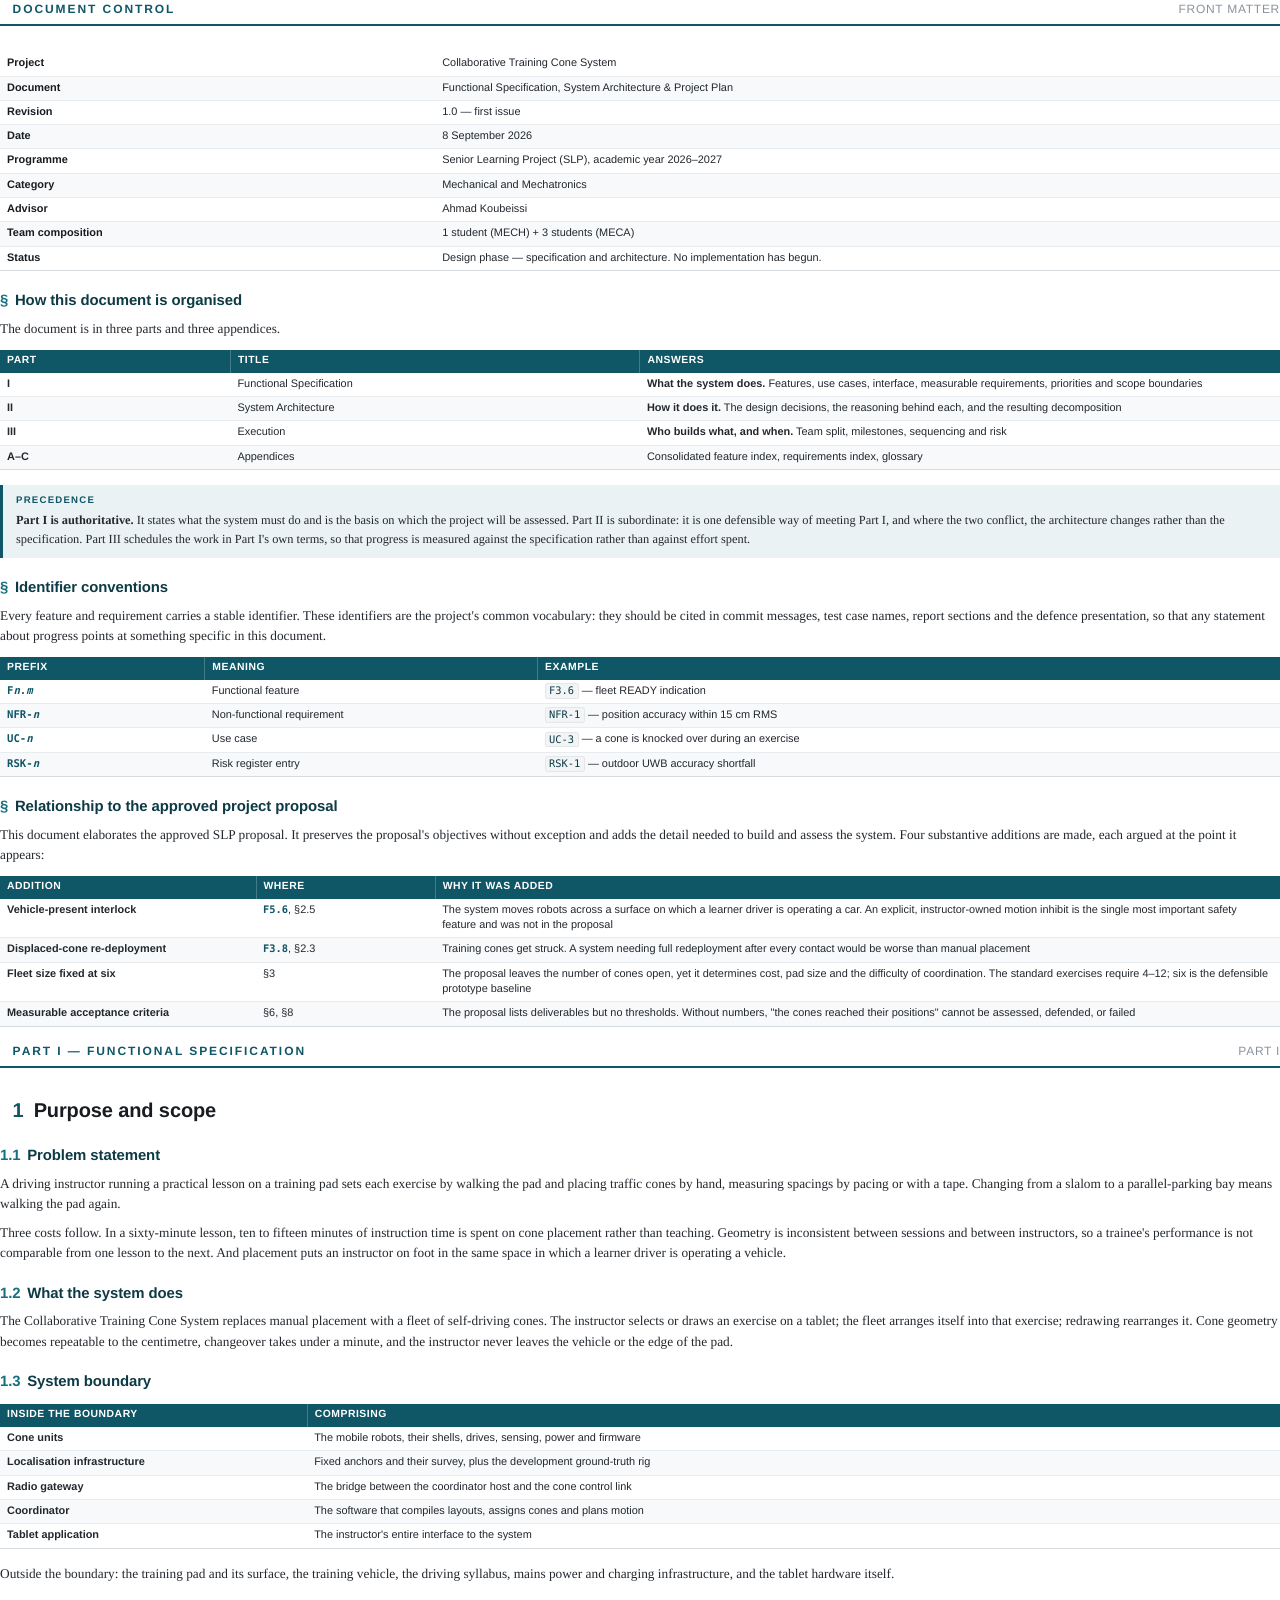
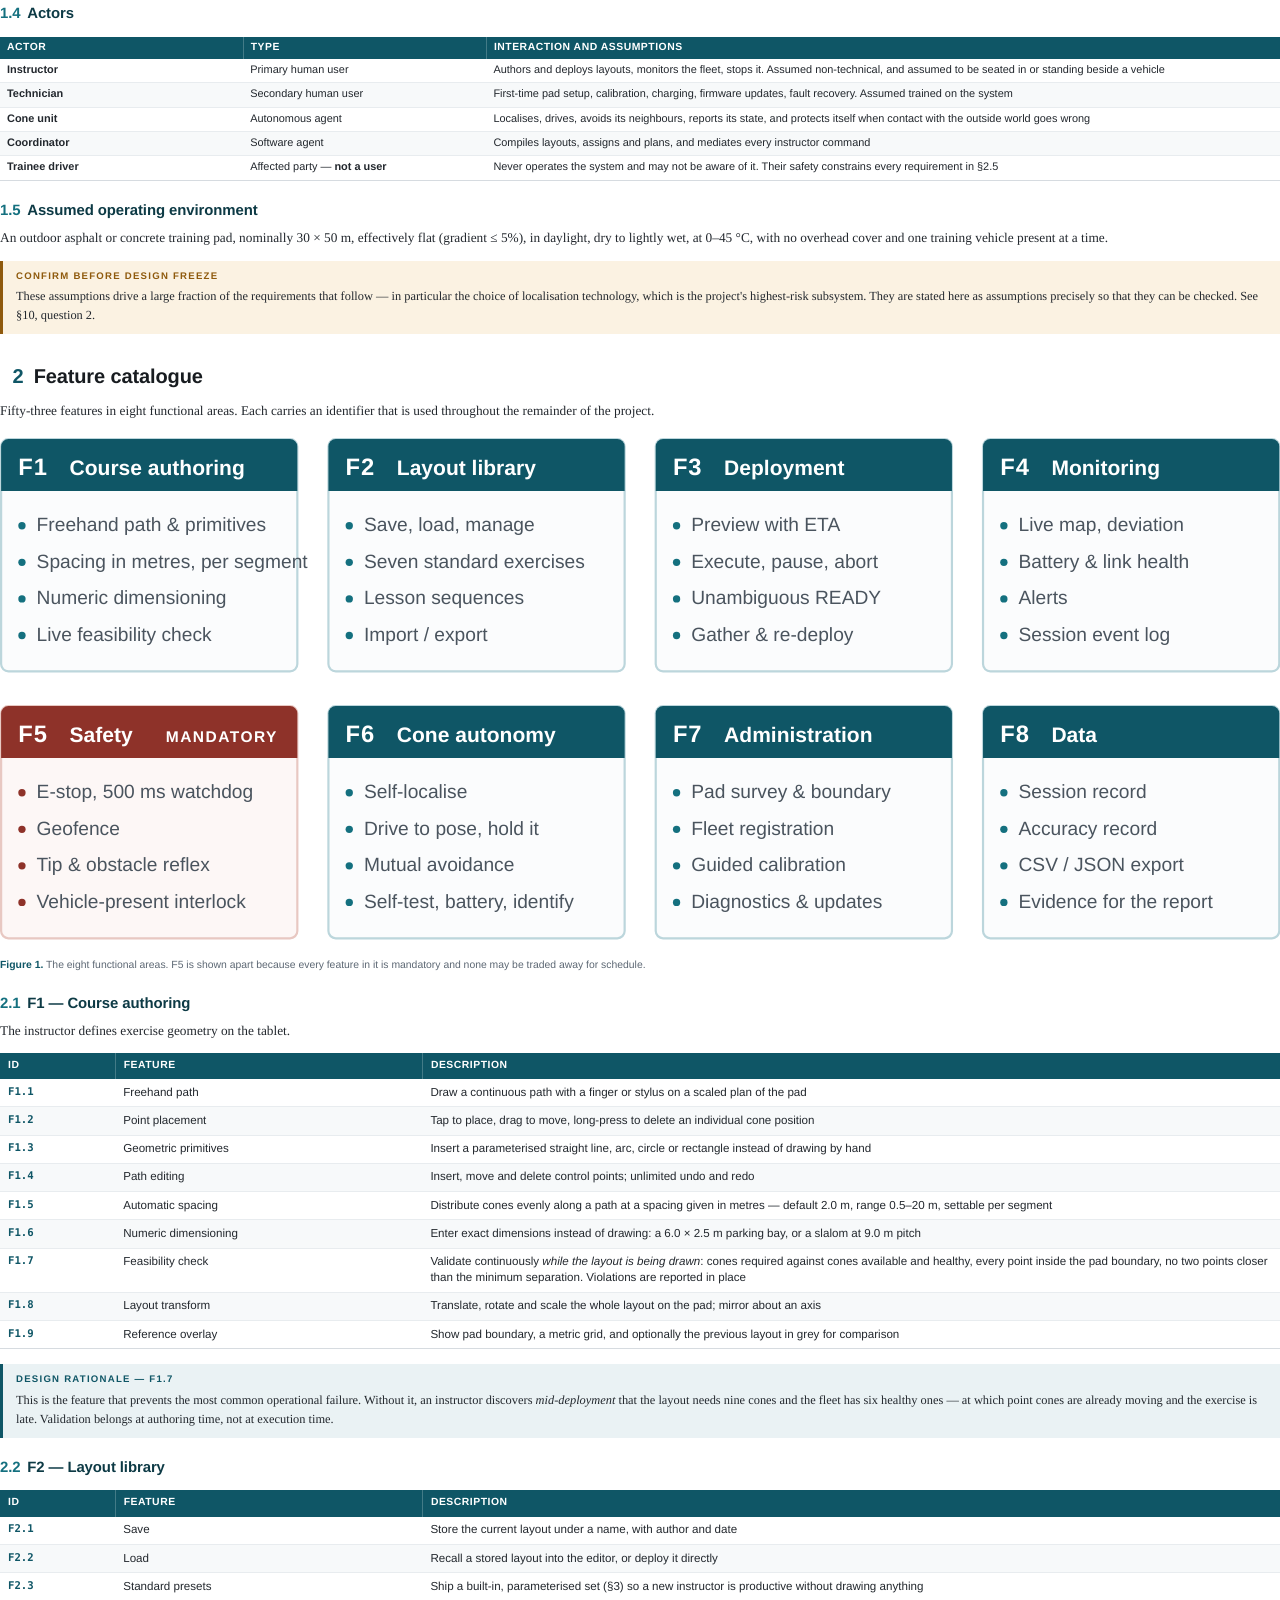
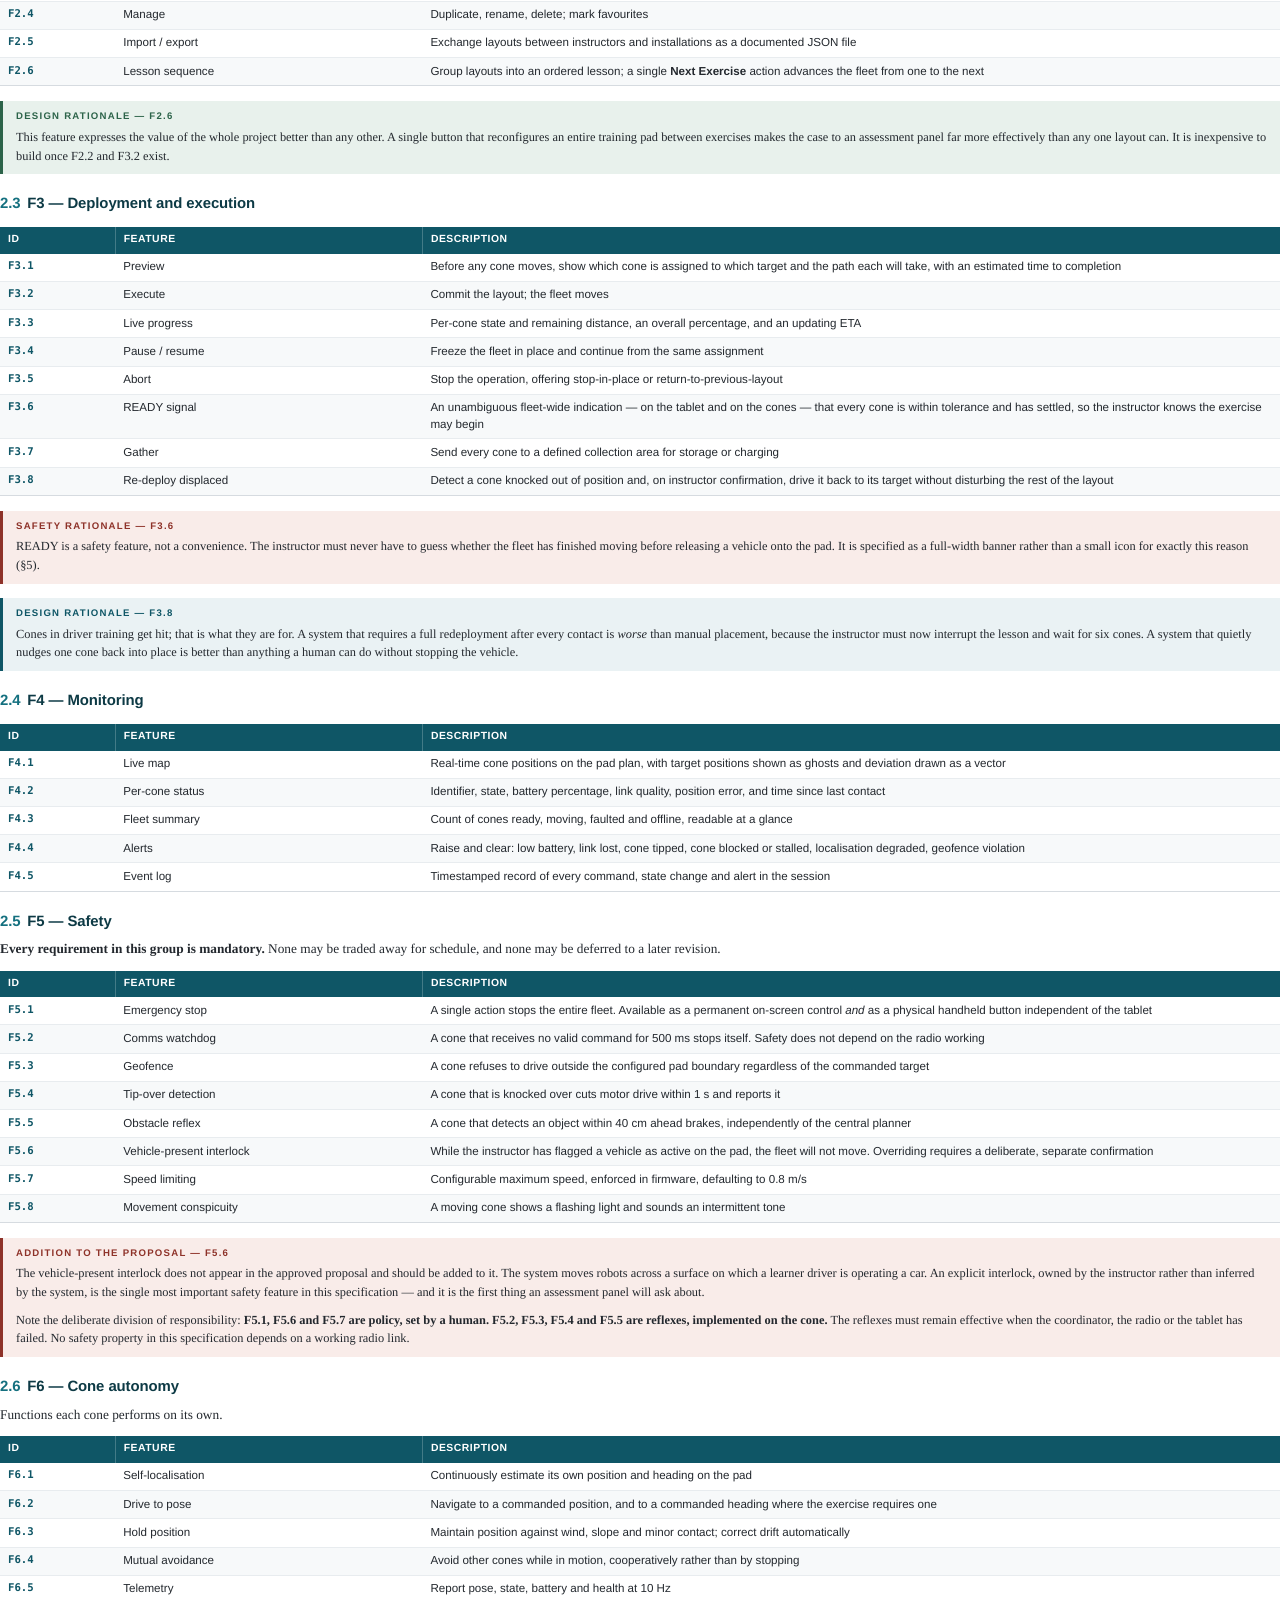
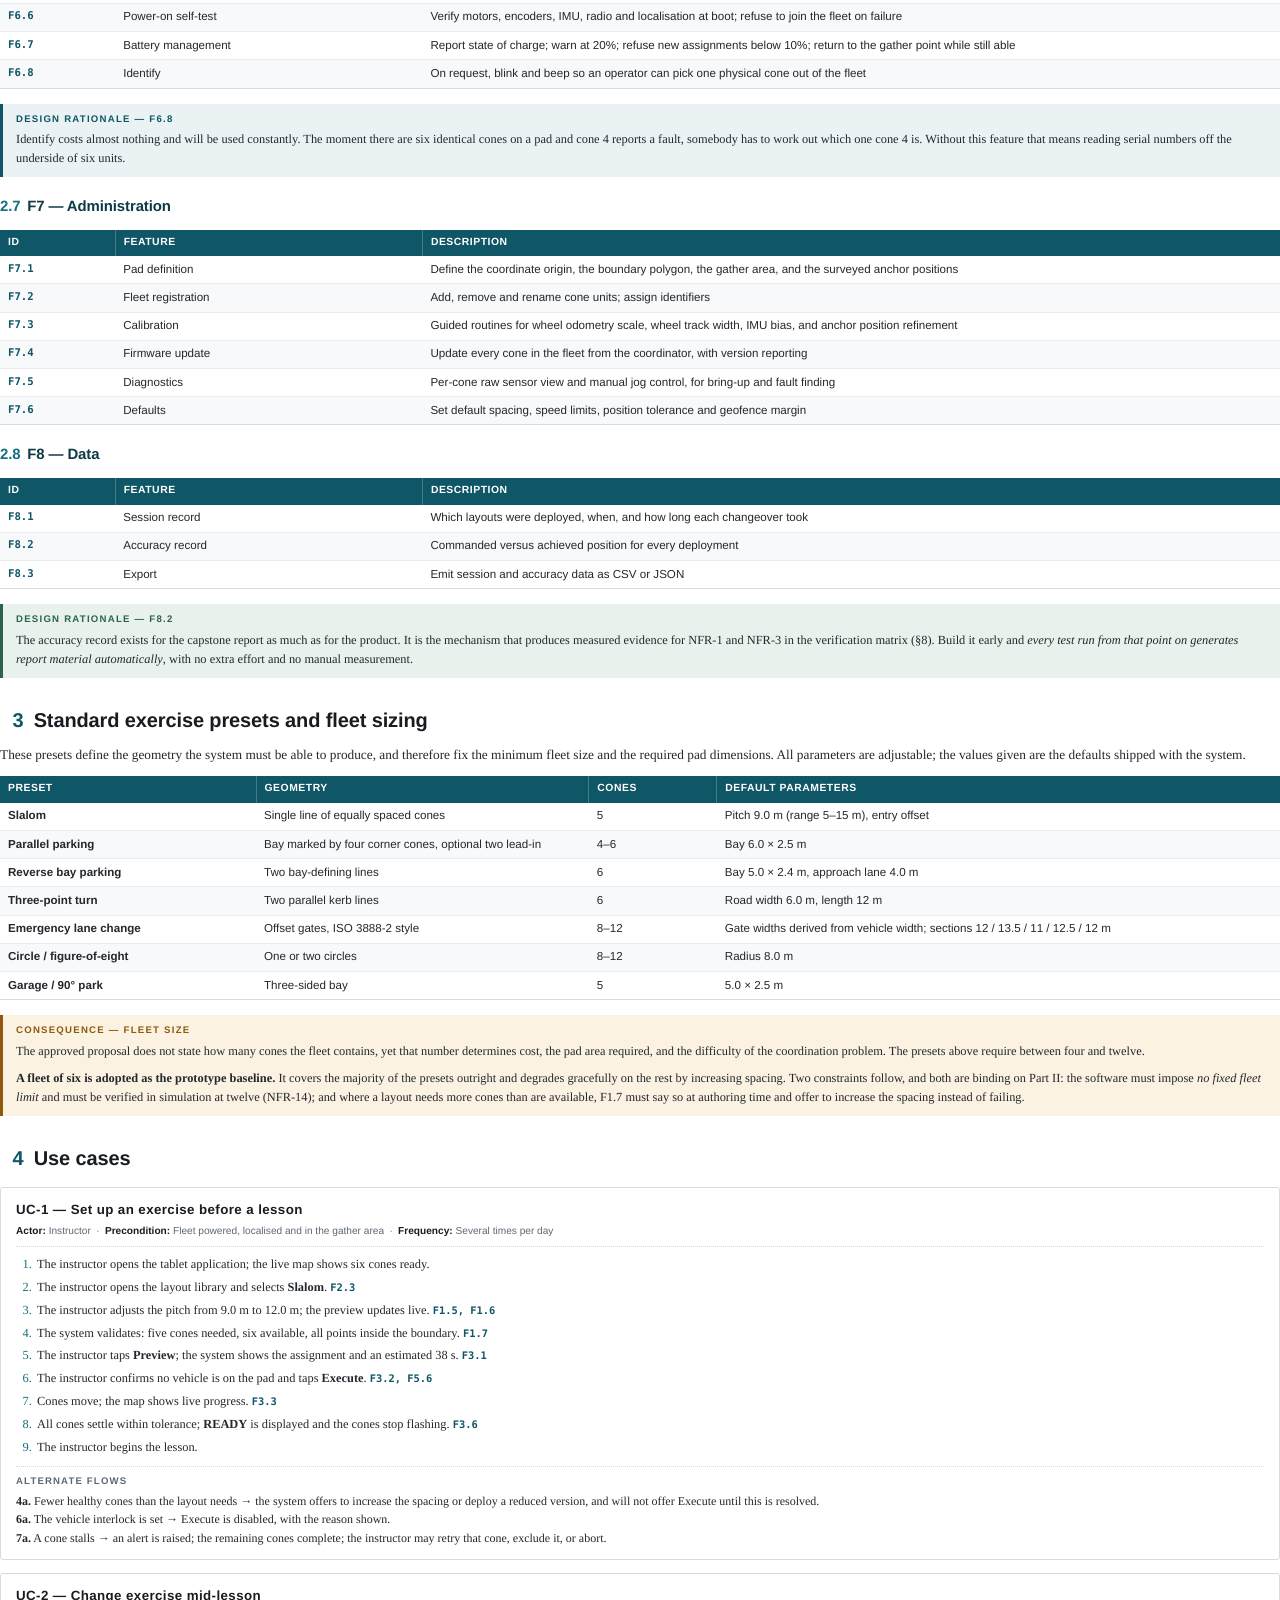
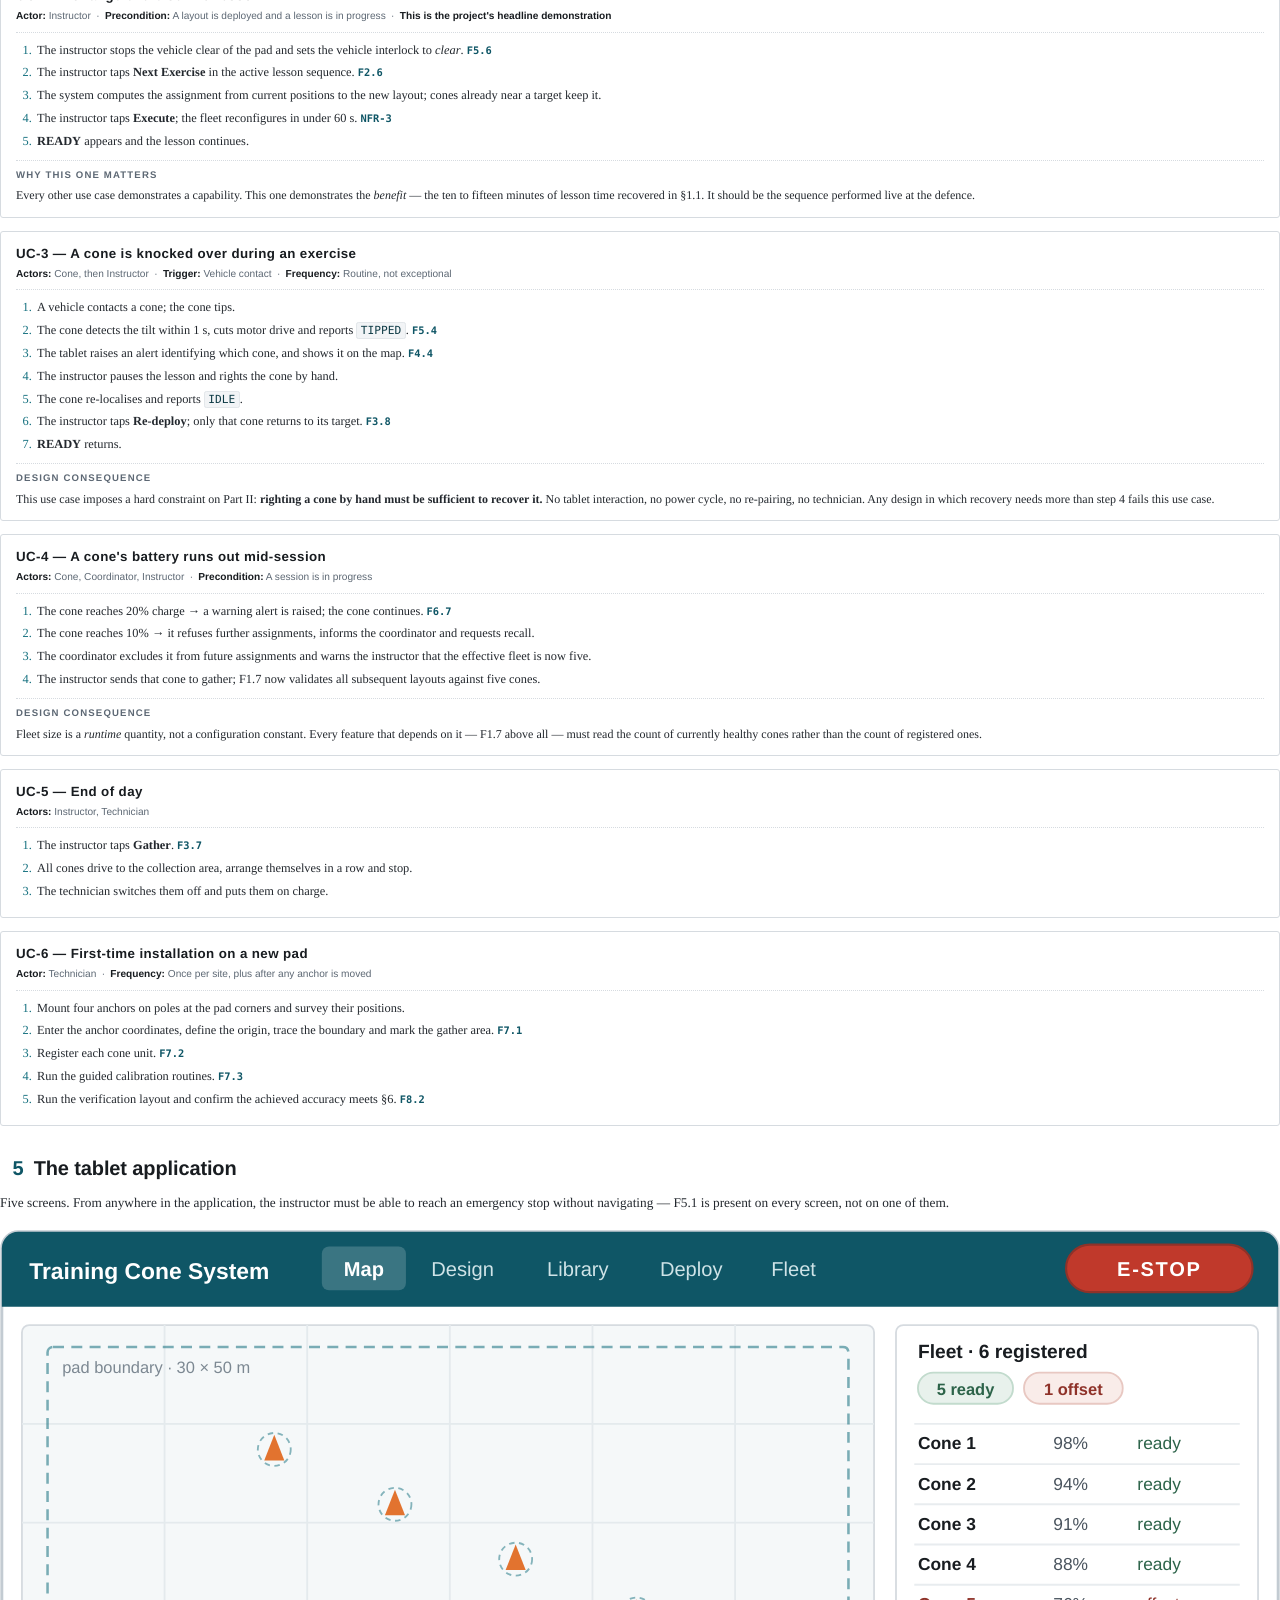
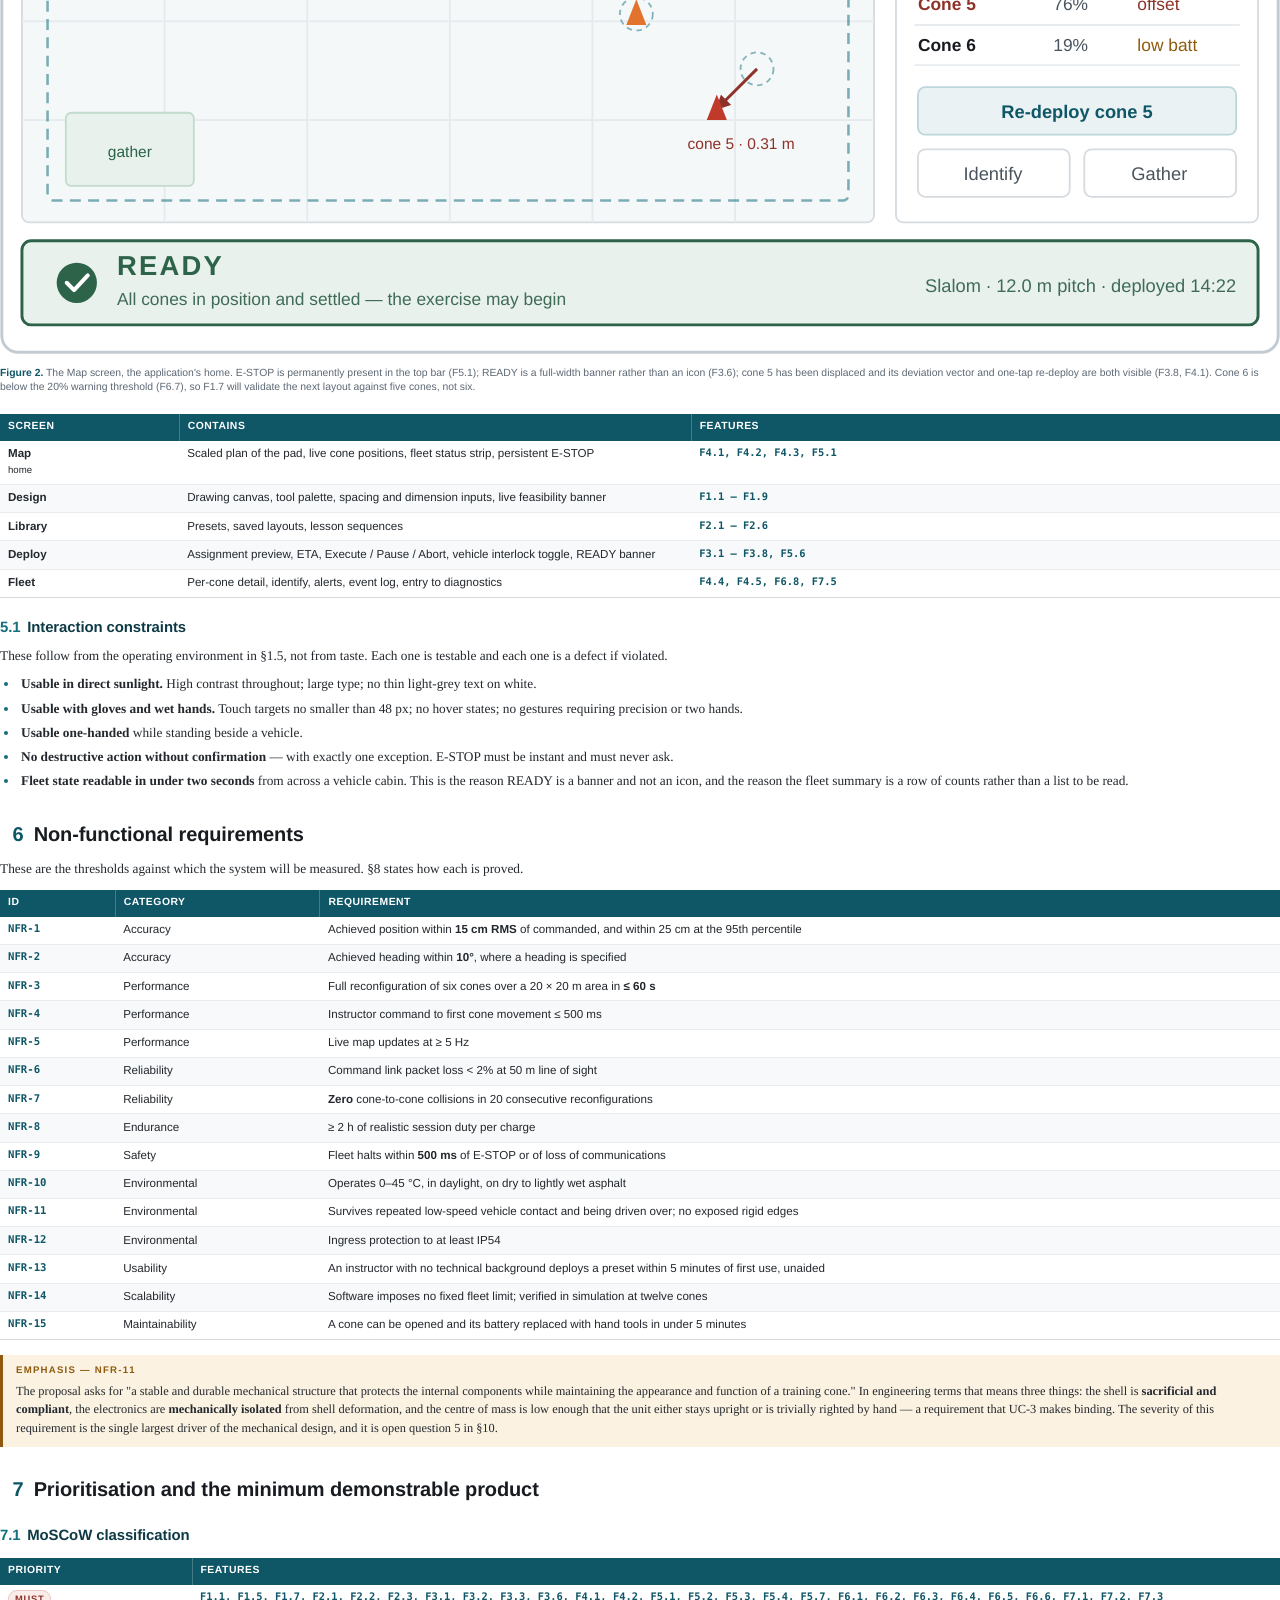
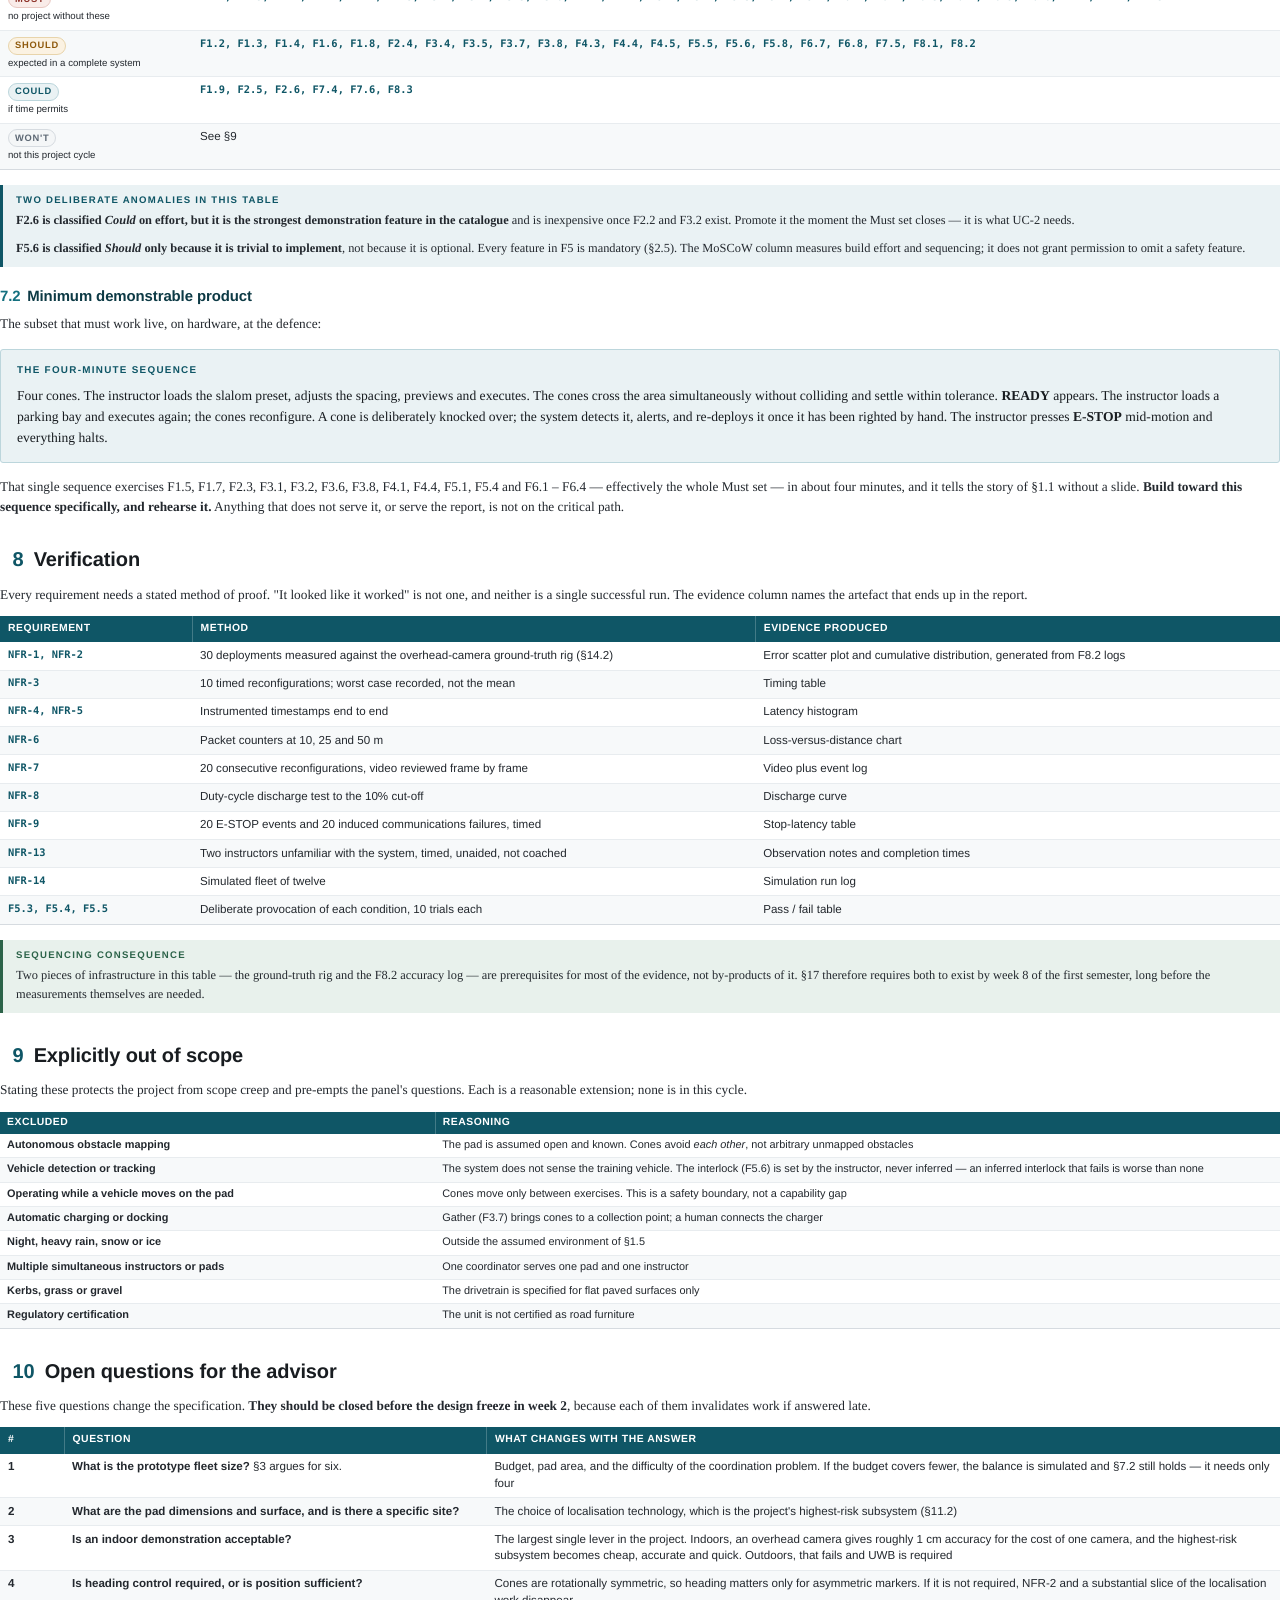
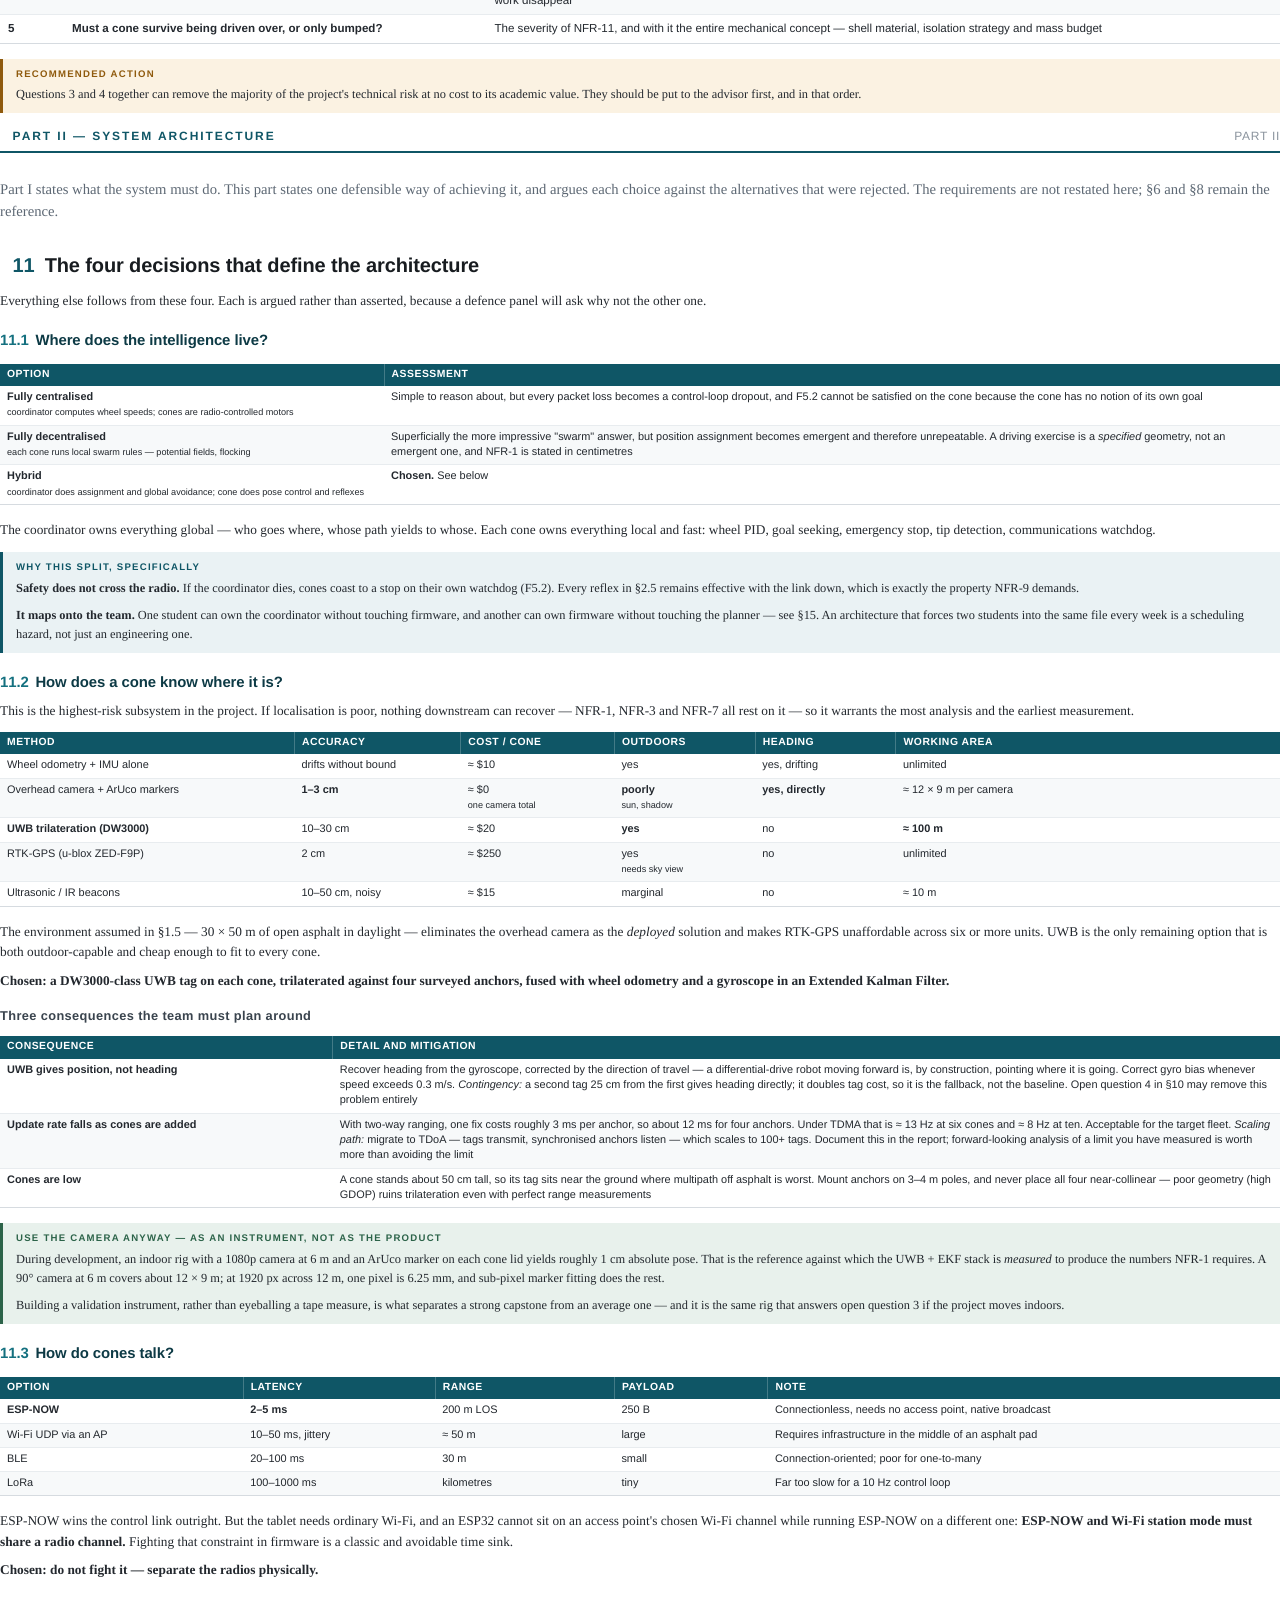
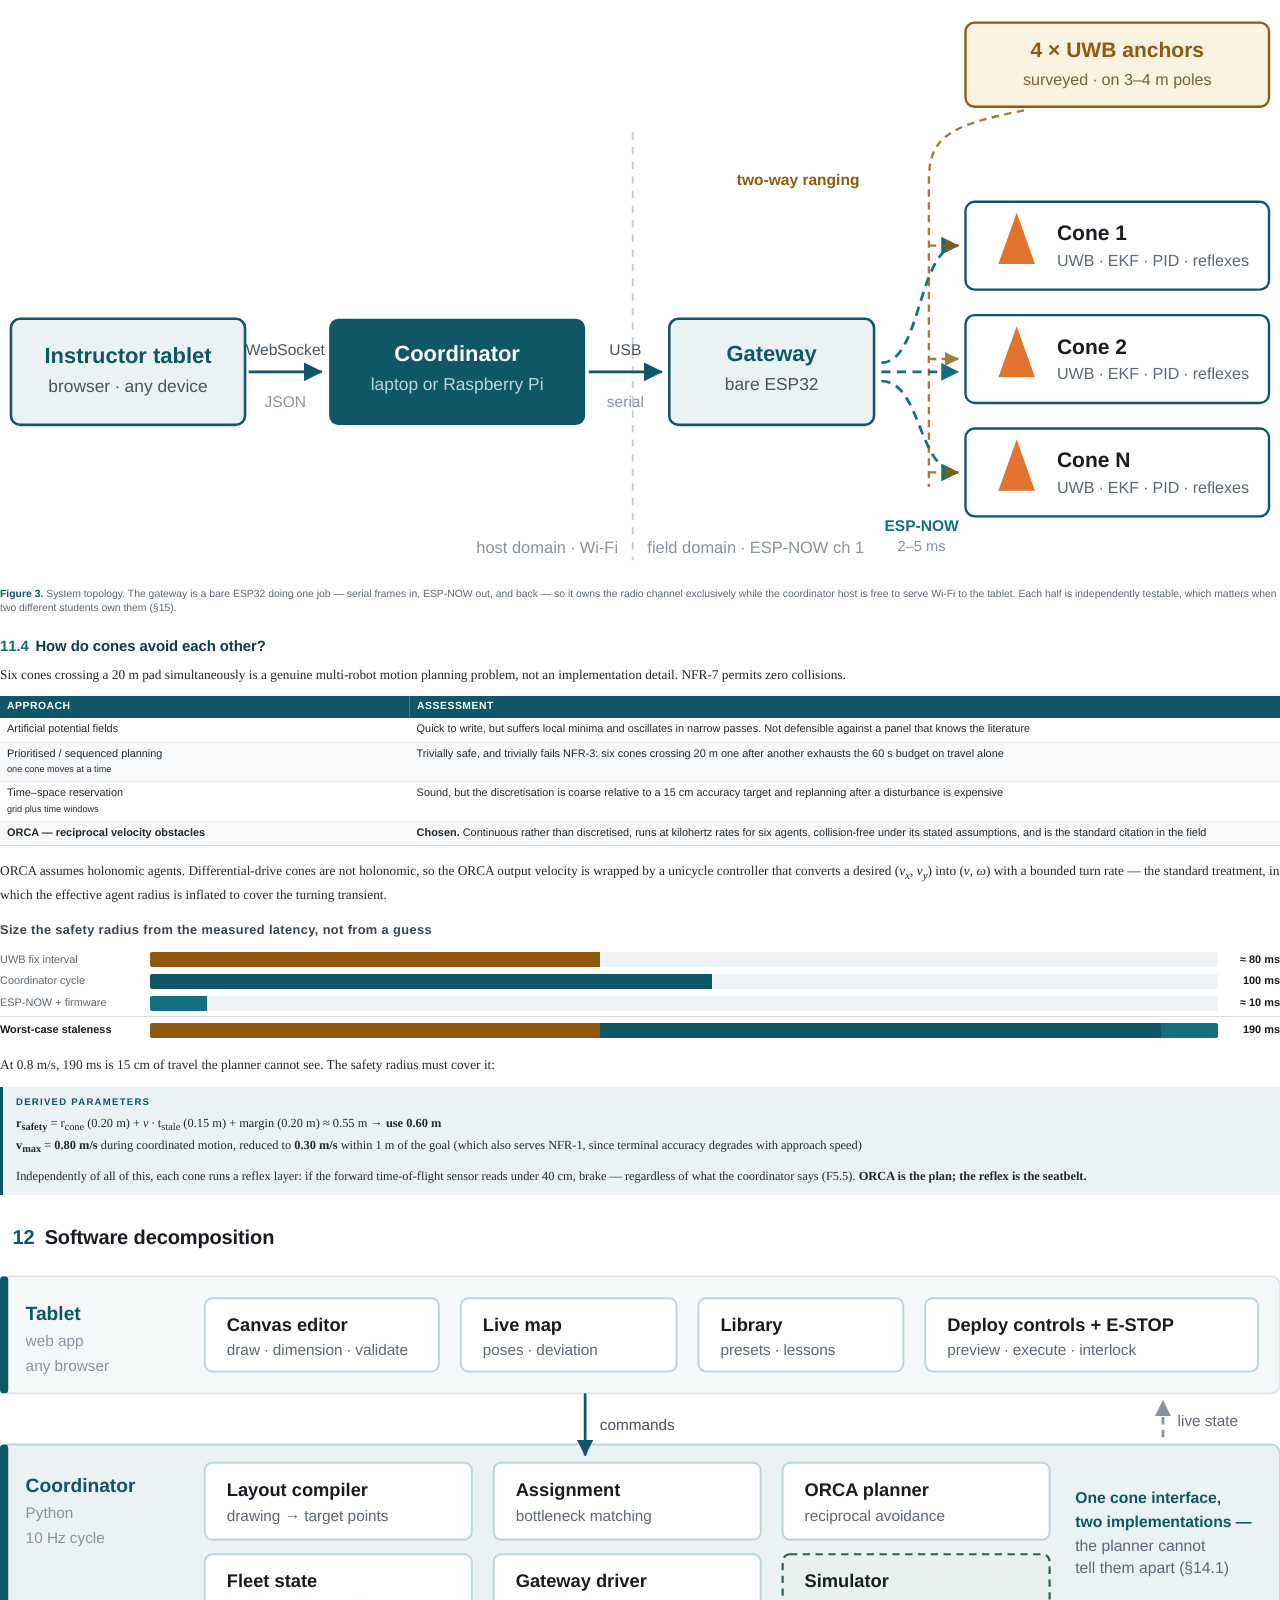
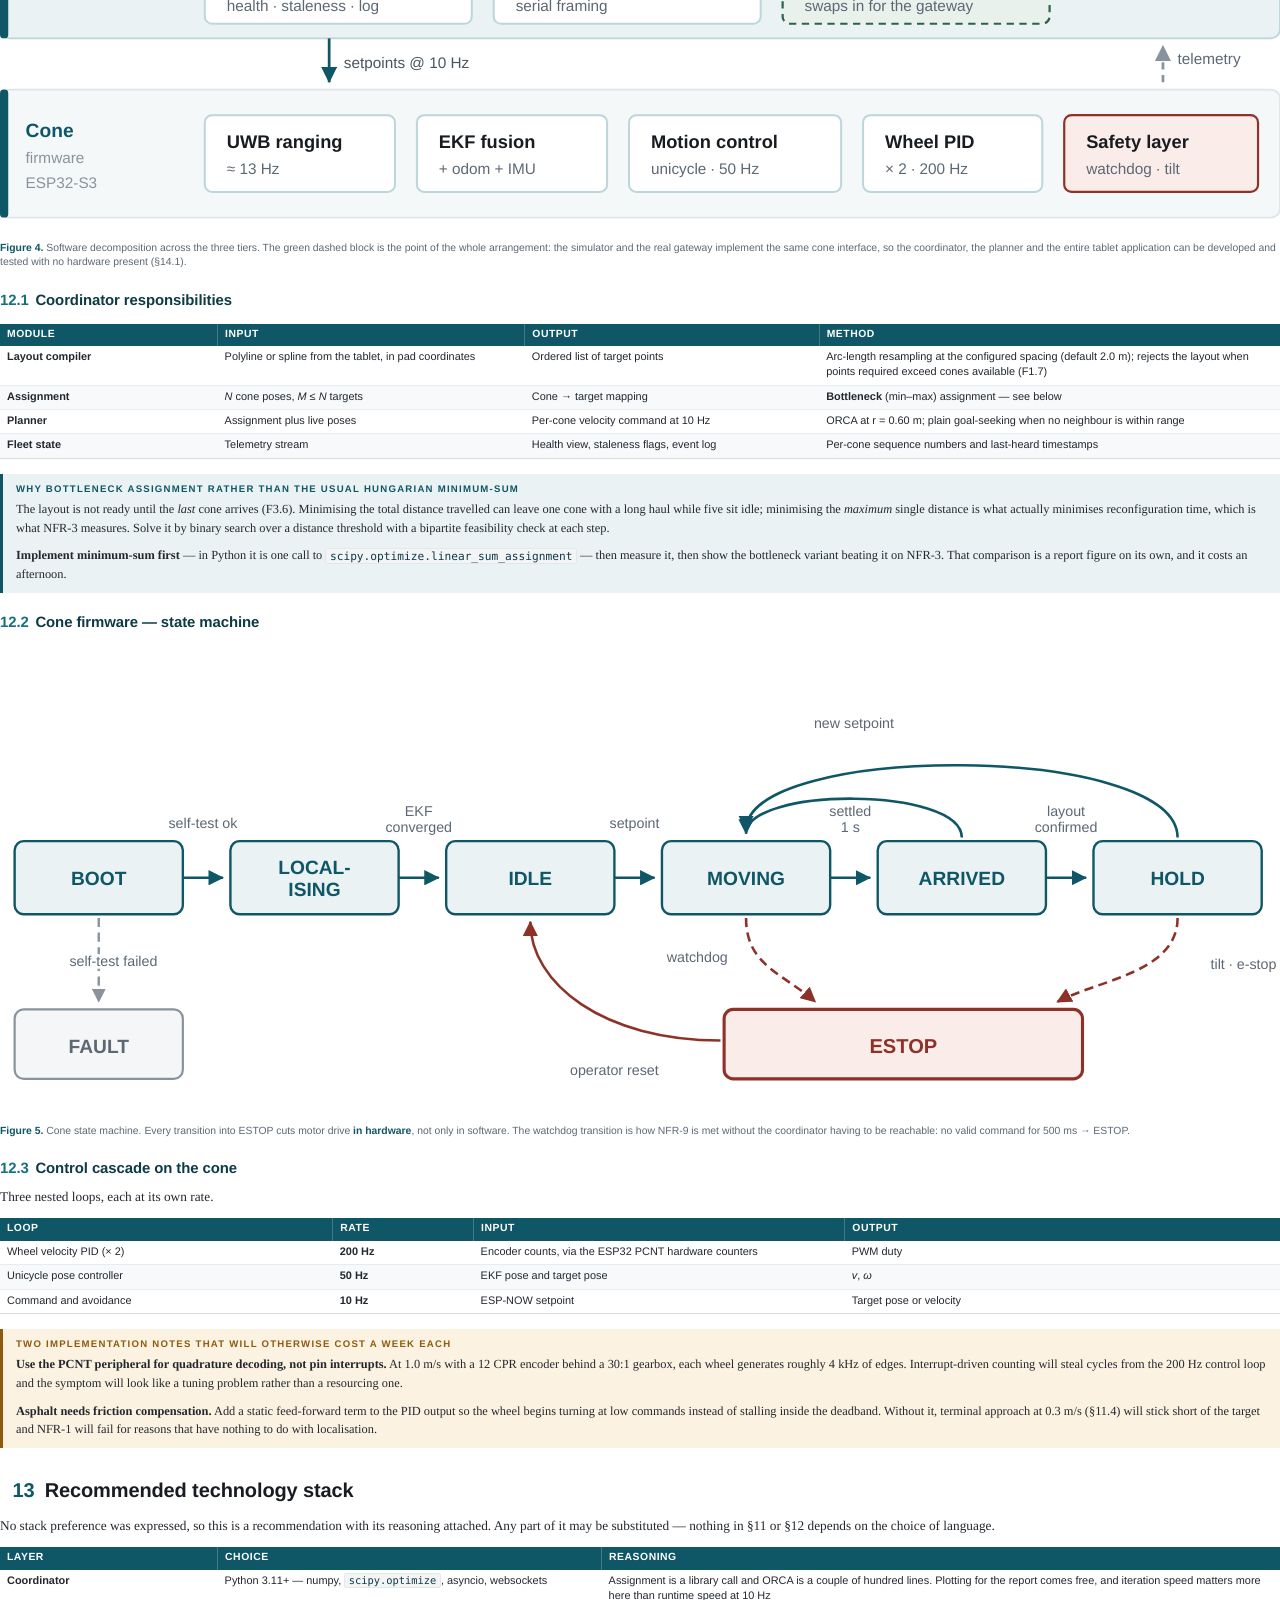
==== slp-cone-system/pdf/body.html @ 8c0690c5 "Add typeset PDF design specification and its build pipeline Consolidates the specification, architec" ====
<!doctype html><html><head><meta charset="utf-8">
<title>Collaborative Training Cone System — Design Specification</title>
<link rel="stylesheet" href="style.css">
<style>.tocmk{font-size:3px;color:#fff;letter-spacing:0;font-family:monospace}</style>
</head><body>

<!-- ============ DOCUMENT CONTROL ============ -->
<h1 class="part"><span class="tocmk">QQ001QQ</span>Document Control<span class="pt">Front matter</span></h1>

<table class="compact">
<tbody>
<tr><td style="width:34%;font-weight:700;color:#181c20">Project</td><td>Collaborative Training Cone System</td></tr>
<tr><td style="font-weight:700;color:#181c20">Document</td><td>Functional Specification, System Architecture &amp; Project Plan</td></tr>
<tr><td style="font-weight:700;color:#181c20">Revision</td><td>1.0 — first issue</td></tr>
<tr><td style="font-weight:700;color:#181c20">Date</td><td>8 September 2026</td></tr>
<tr><td style="font-weight:700;color:#181c20">Programme</td><td>Senior Learning Project (SLP), academic year 2026–2027</td></tr>
<tr><td style="font-weight:700;color:#181c20">Category</td><td>Mechanical and Mechatronics</td></tr>
<tr><td style="font-weight:700;color:#181c20">Advisor</td><td>Ahmad Koubeissi</td></tr>
<tr><td style="font-weight:700;color:#181c20">Team composition</td><td>1 student (MECH) + 3 students (MECA)</td></tr>
<tr><td style="font-weight:700;color:#181c20">Status</td><td>Design phase — specification and architecture. No implementation has begun.</td></tr>
</tbody></table>

<h3><span class="n">§</span>How this document is organised</h3>
<p>The document is in three parts and three appendices.</p>
<table class="compact">
<thead><tr><th style="width:18%">Part</th><th style="width:32%">Title</th><th>Answers</th></tr></thead>
<tbody>
<tr><td><b>I</b></td><td>Functional Specification</td><td><b>What the system does.</b> Features, use cases, interface, measurable requirements, priorities and scope boundaries</td></tr>
<tr><td><b>II</b></td><td>System Architecture</td><td><b>How it does it.</b> The design decisions, the reasoning behind each, and the resulting decomposition</td></tr>
<tr><td><b>III</b></td><td>Execution</td><td><b>Who builds what, and when.</b> Team split, milestones, sequencing and risk</td></tr>
<tr><td><b>A–C</b></td><td>Appendices</td><td>Consolidated feature index, requirements index, glossary</td></tr>
</tbody></table>

<div class="note">
<span class="lbl">Precedence</span>
<p><b>Part I is authoritative.</b> It states what the system must do and is the basis on
which the project will be assessed. Part II is subordinate: it is one defensible way of
meeting Part I, and where the two conflict, the architecture changes rather than the
specification. Part III schedules the work in Part I's own terms, so that progress is
measured against the specification rather than against effort spent.</p>
</div>

<h3><span class="n">§</span>Identifier conventions</h3>
<p>Every feature and requirement carries a stable identifier. These identifiers are the
project's common vocabulary: they should be cited in commit messages, test case names,
report sections and the defence presentation, so that any statement about progress points
at something specific in this document.</p>
<table class="compact ids">
<thead><tr><th style="width:16%">Prefix</th><th style="width:26%">Meaning</th><th>Example</th></tr></thead>
<tbody>
<tr><td>F<i>n</i>.<i>m</i></td><td>Functional feature</td><td><code>F3.6</code> — fleet READY indication</td></tr>
<tr><td>NFR-<i>n</i></td><td>Non-functional requirement</td><td><code>NFR-1</code> — position accuracy within 15 cm RMS</td></tr>
<tr><td>UC-<i>n</i></td><td>Use case</td><td><code>UC-3</code> — a cone is knocked over during an exercise</td></tr>
<tr><td>RSK-<i>n</i></td><td>Risk register entry</td><td><code>RSK-1</code> — outdoor UWB accuracy shortfall</td></tr>
</tbody></table>

<h3><span class="n">§</span>Relationship to the approved project proposal</h3>
<p>This document elaborates the approved SLP proposal. It preserves the proposal's
objectives without exception and adds the detail needed to build and assess the system.
Four substantive additions are made, each argued at the point it appears:</p>
<table class="compact">
<thead><tr><th style="width:20%">Addition</th><th style="width:14%">Where</th><th>Why it was added</th></tr></thead>
<tbody>
<tr><td><b>Vehicle-present interlock</b></td><td><span class="fid">F5.6</span>, §2.5</td><td>The system moves robots across a surface on which a learner driver is operating a car. An explicit, instructor-owned motion inhibit is the single most important safety feature and was not in the proposal</td></tr>
<tr><td><b>Displaced-cone re-deployment</b></td><td><span class="fid">F3.8</span>, §2.3</td><td>Training cones get struck. A system needing full redeployment after every contact would be worse than manual placement</td></tr>
<tr><td><b>Fleet size fixed at six</b></td><td>§3</td><td>The proposal leaves the number of cones open, yet it determines cost, pad size and the difficulty of coordination. The standard exercises require 4–12; six is the defensible prototype baseline</td></tr>
<tr><td><b>Measurable acceptance criteria</b></td><td>§6, §8</td><td>The proposal lists deliverables but no thresholds. Without numbers, "the cones reached their positions" cannot be assessed, defended, or failed</td></tr>
</tbody></table>

<!-- ============ PART I ============ -->
<h1 class="part"><span class="tocmk">QQ002QQ</span>Part I — Functional Specification<span class="pt">Part I</span></h1>

<h2><span class="tocmk">QQ003QQ</span><span class="n">1</span>Purpose and scope</h2>

<h3><span class="n">1.1</span>Problem statement</h3>
<p>A driving instructor running a practical lesson on a training pad sets each exercise by
walking the pad and placing traffic cones by hand, measuring spacings by pacing or with a
tape. Changing from a slalom to a parallel-parking bay means walking the pad again.</p>
<p>Three costs follow. In a sixty-minute lesson, ten to fifteen minutes of instruction time
is spent on cone placement rather than teaching. Geometry is inconsistent between sessions
and between instructors, so a trainee's performance is not comparable from one lesson to
the next. And placement puts an instructor on foot in the same space in which a learner
driver is operating a vehicle.</p>

<h3><span class="n">1.2</span>What the system does</h3>
<p>The Collaborative Training Cone System replaces manual placement with a fleet of
self-driving cones. The instructor selects or draws an exercise on a tablet; the fleet
arranges itself into that exercise; redrawing rearranges it. Cone geometry becomes
repeatable to the centimetre, changeover takes under a minute, and the instructor never
leaves the vehicle or the edge of the pad.</p>

<h3><span class="n">1.3</span>System boundary</h3>
<table class="compact">
<thead><tr><th style="width:24%">Inside the boundary</th><th>Comprising</th></tr></thead>
<tbody>
<tr><td><b>Cone units</b></td><td>The mobile robots, their shells, drives, sensing, power and firmware</td></tr>
<tr><td><b>Localisation infrastructure</b></td><td>Fixed anchors and their survey, plus the development ground-truth rig</td></tr>
<tr><td><b>Radio gateway</b></td><td>The bridge between the coordinator host and the cone control link</td></tr>
<tr><td><b>Coordinator</b></td><td>The software that compiles layouts, assigns cones and plans motion</td></tr>
<tr><td><b>Tablet application</b></td><td>The instructor's entire interface to the system</td></tr>
</tbody></table>
<p>Outside the boundary: the training pad and its surface, the training vehicle, the
driving syllabus, mains power and charging infrastructure, and the tablet hardware itself.</p>

<h3><span class="n">1.4</span>Actors</h3>
<table class="compact">
<thead><tr><th style="width:19%">Actor</th><th style="width:19%">Type</th><th>Interaction and assumptions</th></tr></thead>
<tbody>
<tr><td><b>Instructor</b></td><td>Primary human user</td><td>Authors and deploys layouts, monitors the fleet, stops it. Assumed non-technical, and assumed to be seated in or standing beside a vehicle</td></tr>
<tr><td><b>Technician</b></td><td>Secondary human user</td><td>First-time pad setup, calibration, charging, firmware updates, fault recovery. Assumed trained on the system</td></tr>
<tr><td><b>Cone unit</b></td><td>Autonomous agent</td><td>Localises, drives, avoids its neighbours, reports its state, and protects itself when contact with the outside world goes wrong</td></tr>
<tr><td><b>Coordinator</b></td><td>Software agent</td><td>Compiles layouts, assigns and plans, and mediates every instructor command</td></tr>
<tr><td><b>Trainee driver</b></td><td>Affected party — <b>not a user</b></td><td>Never operates the system and may not be aware of it. Their safety constrains every requirement in §2.5</td></tr>
</tbody></table>

<h3><span class="n">1.5</span>Assumed operating environment</h3>
<p>An outdoor asphalt or concrete training pad, nominally 30 × 50 m, effectively flat
(gradient ≤ 5%), in daylight, dry to lightly wet, at 0–45 °C, with no overhead cover and
one training vehicle present at a time.</p>
<div class="note warn">
<span class="lbl">Confirm before design freeze</span>
<p>These assumptions drive a large fraction of the requirements that follow — in particular
the choice of localisation technology, which is the project's highest-risk subsystem. They
are stated here as assumptions precisely so that they can be checked. See §10, question 2.</p>
</div>

<h2 class="newpage"><span class="tocmk">QQ004QQ</span><span class="n">2</span>Feature catalogue</h2>
<p>Fifty-three features in eight functional areas. Each carries an identifier that is used
throughout the remainder of the project.</p>

<figure>
<svg viewBox="0 0 700 278" xmlns="http://www.w3.org/2000/svg" font-family="Liberation Sans, Arial, sans-serif">
 <defs>
  <style>
   .bx{fill:#fbfcfd;stroke:#bcd6dc;stroke-width:1.2;rx:4}
   .hd{fill:#0f5666}
   .id{fill:#ffffff;font-size:13px;font-weight:700;letter-spacing:.5px}
   .tt{fill:#ffffff;font-size:11.5px;font-weight:700}
   .li{fill:#4a545e;font-size:10.5px}
   .dot{fill:#14707f}
  </style>
 </defs>
 <!-- row 1 -->
 <g>
  <rect class="bx" x="0.6" y="0.6" width="162" height="127" rx="4"/>
  <path class="hd" d="M0.6 4.6a4 4 0 0 1 4-4h154a4 4 0 0 1 4 4V29H0.6z"/>
  <text class="id" x="10" y="20">F1</text><text class="tt" x="38" y="20">Course authoring</text>
  <g class="li"><circle class="dot" cx="12" cy="48" r="2"/><text x="20" y="51">Freehand path &amp; primitives</text>
  <circle class="dot" cx="12" cy="68" r="2"/><text x="20" y="71">Spacing in metres, per segment</text>
  <circle class="dot" cx="12" cy="88" r="2"/><text x="20" y="91">Numeric dimensioning</text>
  <circle class="dot" cx="12" cy="108" r="2"/><text x="20" y="111">Live feasibility check</text></g>
 </g>
 <g>
  <rect class="bx" x="179.6" y="0.6" width="162" height="127" rx="4"/>
  <path class="hd" d="M179.6 4.6a4 4 0 0 1 4-4h154a4 4 0 0 1 4 4V29H179.6z"/>
  <text class="id" x="189" y="20">F2</text><text class="tt" x="217" y="20">Layout library</text>
  <g class="li"><circle class="dot" cx="191" cy="48" r="2"/><text x="199" y="51">Save, load, manage</text>
  <circle class="dot" cx="191" cy="68" r="2"/><text x="199" y="71">Seven standard exercises</text>
  <circle class="dot" cx="191" cy="88" r="2"/><text x="199" y="91">Lesson sequences</text>
  <circle class="dot" cx="191" cy="108" r="2"/><text x="199" y="111">Import / export</text></g>
 </g>
 <g>
  <rect class="bx" x="358.6" y="0.6" width="162" height="127" rx="4"/>
  <path class="hd" d="M358.6 4.6a4 4 0 0 1 4-4h154a4 4 0 0 1 4 4V29H358.6z"/>
  <text class="id" x="368" y="20">F3</text><text class="tt" x="396" y="20">Deployment</text>
  <g class="li"><circle class="dot" cx="370" cy="48" r="2"/><text x="378" y="51">Preview with ETA</text>
  <circle class="dot" cx="370" cy="68" r="2"/><text x="378" y="71">Execute, pause, abort</text>
  <circle class="dot" cx="370" cy="88" r="2"/><text x="378" y="91">Unambiguous READY</text>
  <circle class="dot" cx="370" cy="108" r="2"/><text x="378" y="111">Gather &amp; re-deploy</text></g>
 </g>
 <g>
  <rect class="bx" x="537.6" y="0.6" width="162" height="127" rx="4"/>
  <path class="hd" d="M537.6 4.6a4 4 0 0 1 4-4h154a4 4 0 0 1 4 4V29H537.6z"/>
  <text class="id" x="547" y="20">F4</text><text class="tt" x="575" y="20">Monitoring</text>
  <g class="li"><circle class="dot" cx="549" cy="48" r="2"/><text x="557" y="51">Live map, deviation</text>
  <circle class="dot" cx="549" cy="68" r="2"/><text x="557" y="71">Battery &amp; link health</text>
  <circle class="dot" cx="549" cy="88" r="2"/><text x="557" y="91">Alerts</text>
  <circle class="dot" cx="549" cy="108" r="2"/><text x="557" y="111">Session event log</text></g>
 </g>
 <!-- row 2 -->
 <g>
  <rect x="0.6" y="146.6" width="162" height="127" rx="4" fill="#fdf7f6" stroke="#e8c8c2" stroke-width="1.2"/>
  <path d="M0.6 150.6a4 4 0 0 1 4-4h154a4 4 0 0 1 4 4V175H0.6z" fill="#8e3229"/>
  <text class="id" x="10" y="166">F5</text><text class="tt" x="38" y="166">Safety</text>
  <text x="152" y="166" fill="#ffffff" font-size="8.5px" font-weight="700" text-anchor="end" letter-spacing=".8">MANDATORY</text>
  <g class="li"><circle cx="12" cy="194" r="2" fill="#8e3229"/><text x="20" y="197">E-stop, 500 ms watchdog</text>
  <circle cx="12" cy="214" r="2" fill="#8e3229"/><text x="20" y="217">Geofence</text>
  <circle cx="12" cy="234" r="2" fill="#8e3229"/><text x="20" y="237">Tip &amp; obstacle reflex</text>
  <circle cx="12" cy="254" r="2" fill="#8e3229"/><text x="20" y="257">Vehicle-present interlock</text></g>
 </g>
 <g>
  <rect class="bx" x="179.6" y="146.6" width="162" height="127" rx="4"/>
  <path class="hd" d="M179.6 150.6a4 4 0 0 1 4-4h154a4 4 0 0 1 4 4V175H179.6z"/>
  <text class="id" x="189" y="166">F6</text><text class="tt" x="217" y="166">Cone autonomy</text>
  <g class="li"><circle class="dot" cx="191" cy="194" r="2"/><text x="199" y="197">Self-localise</text>
  <circle class="dot" cx="191" cy="214" r="2"/><text x="199" y="217">Drive to pose, hold it</text>
  <circle class="dot" cx="191" cy="234" r="2"/><text x="199" y="237">Mutual avoidance</text>
  <circle class="dot" cx="191" cy="254" r="2"/><text x="199" y="257">Self-test, battery, identify</text></g>
 </g>
 <g>
  <rect class="bx" x="358.6" y="146.6" width="162" height="127" rx="4"/>
  <path class="hd" d="M358.6 150.6a4 4 0 0 1 4-4h154a4 4 0 0 1 4 4V175H358.6z"/>
  <text class="id" x="368" y="166">F7</text><text class="tt" x="396" y="166">Administration</text>
  <g class="li"><circle class="dot" cx="370" cy="194" r="2"/><text x="378" y="197">Pad survey &amp; boundary</text>
  <circle class="dot" cx="370" cy="214" r="2"/><text x="378" y="217">Fleet registration</text>
  <circle class="dot" cx="370" cy="234" r="2"/><text x="378" y="237">Guided calibration</text>
  <circle class="dot" cx="370" cy="254" r="2"/><text x="378" y="257">Diagnostics &amp; updates</text></g>
 </g>
 <g>
  <rect class="bx" x="537.6" y="146.6" width="162" height="127" rx="4"/>
  <path class="hd" d="M537.6 150.6a4 4 0 0 1 4-4h154a4 4 0 0 1 4 4V175H537.6z"/>
  <text class="id" x="547" y="166">F8</text><text class="tt" x="575" y="166">Data</text>
  <g class="li"><circle class="dot" cx="549" cy="194" r="2"/><text x="557" y="197">Session record</text>
  <circle class="dot" cx="549" cy="214" r="2"/><text x="557" y="217">Accuracy record</text>
  <circle class="dot" cx="549" cy="234" r="2"/><text x="557" y="237">CSV / JSON export</text>
  <circle class="dot" cx="549" cy="254" r="2"/><text x="557" y="257">Evidence for the report</text></g>
 </g>
</svg>
<figcaption><b>Figure 1.</b> The eight functional areas. F5 is shown apart because every
feature in it is mandatory and none may be traded away for schedule.</figcaption>
</figure>

<h3><span class="n">2.1</span>F1 — Course authoring</h3>
<p>The instructor defines exercise geometry on the tablet.</p>
<table class="ids">
<thead><tr><th style="width:9%">ID</th><th style="width:24%">Feature</th><th>Description</th></tr></thead>
<tbody>
<tr><td>F1.1</td><td>Freehand path</td><td>Draw a continuous path with a finger or stylus on a scaled plan of the pad</td></tr>
<tr><td>F1.2</td><td>Point placement</td><td>Tap to place, drag to move, long-press to delete an individual cone position</td></tr>
<tr><td>F1.3</td><td>Geometric primitives</td><td>Insert a parameterised straight line, arc, circle or rectangle instead of drawing by hand</td></tr>
<tr><td>F1.4</td><td>Path editing</td><td>Insert, move and delete control points; unlimited undo and redo</td></tr>
<tr><td>F1.5</td><td>Automatic spacing</td><td>Distribute cones evenly along a path at a spacing given in metres — default 2.0 m, range 0.5–20 m, settable per segment</td></tr>
<tr><td>F1.6</td><td>Numeric dimensioning</td><td>Enter exact dimensions instead of drawing: a 6.0 × 2.5 m parking bay, or a slalom at 9.0 m pitch</td></tr>
<tr><td>F1.7</td><td>Feasibility check</td><td>Validate continuously <i>while the layout is being drawn</i>: cones required against cones available and healthy, every point inside the pad boundary, no two points closer than the minimum separation. Violations are reported in place</td></tr>
<tr><td>F1.8</td><td>Layout transform</td><td>Translate, rotate and scale the whole layout on the pad; mirror about an axis</td></tr>
<tr><td>F1.9</td><td>Reference overlay</td><td>Show pad boundary, a metric grid, and optionally the previous layout in grey for comparison</td></tr>
</tbody></table>
<div class="note">
<span class="lbl">Design rationale — F1.7</span>
<p>This is the feature that prevents the most common operational failure. Without it, an
instructor discovers <i>mid-deployment</i> that the layout needs nine cones and the fleet
has six healthy ones — at which point cones are already moving and the exercise is late.
Validation belongs at authoring time, not at execution time.</p>
</div>

<h3><span class="n">2.2</span>F2 — Layout library</h3>
<table class="ids">
<thead><tr><th style="width:9%">ID</th><th style="width:24%">Feature</th><th>Description</th></tr></thead>
<tbody>
<tr><td>F2.1</td><td>Save</td><td>Store the current layout under a name, with author and date</td></tr>
<tr><td>F2.2</td><td>Load</td><td>Recall a stored layout into the editor, or deploy it directly</td></tr>
<tr><td>F2.3</td><td>Standard presets</td><td>Ship a built-in, parameterised set (§3) so a new instructor is productive without drawing anything</td></tr>
<tr><td>F2.4</td><td>Manage</td><td>Duplicate, rename, delete; mark favourites</td></tr>
<tr><td>F2.5</td><td>Import / export</td><td>Exchange layouts between instructors and installations as a documented JSON file</td></tr>
<tr><td>F2.6</td><td>Lesson sequence</td><td>Group layouts into an ordered lesson; a single <b>Next Exercise</b> action advances the fleet from one to the next</td></tr>
</tbody></table>
<div class="note good">
<span class="lbl">Design rationale — F2.6</span>
<p>This feature expresses the value of the whole project better than any other. A single
button that reconfigures an entire training pad between exercises makes the case to an
assessment panel far more effectively than any one layout can. It is inexpensive to build
once F2.2 and F3.2 exist.</p>
</div>

<h3><span class="n">2.3</span>F3 — Deployment and execution</h3>
<table class="ids">
<thead><tr><th style="width:9%">ID</th><th style="width:24%">Feature</th><th>Description</th></tr></thead>
<tbody>
<tr><td>F3.1</td><td>Preview</td><td>Before any cone moves, show which cone is assigned to which target and the path each will take, with an estimated time to completion</td></tr>
<tr><td>F3.2</td><td>Execute</td><td>Commit the layout; the fleet moves</td></tr>
<tr><td>F3.3</td><td>Live progress</td><td>Per-cone state and remaining distance, an overall percentage, and an updating ETA</td></tr>
<tr><td>F3.4</td><td>Pause / resume</td><td>Freeze the fleet in place and continue from the same assignment</td></tr>
<tr><td>F3.5</td><td>Abort</td><td>Stop the operation, offering stop-in-place or return-to-previous-layout</td></tr>
<tr><td>F3.6</td><td>READY signal</td><td>An unambiguous fleet-wide indication — on the tablet and on the cones — that every cone is within tolerance and has settled, so the instructor knows the exercise may begin</td></tr>
<tr><td>F3.7</td><td>Gather</td><td>Send every cone to a defined collection area for storage or charging</td></tr>
<tr><td>F3.8</td><td>Re-deploy displaced</td><td>Detect a cone knocked out of position and, on instructor confirmation, drive it back to its target without disturbing the rest of the layout</td></tr>
</tbody></table>
<div class="note safety">
<span class="lbl">Safety rationale — F3.6</span>
<p>READY is a safety feature, not a convenience. The instructor must never have to guess
whether the fleet has finished moving before releasing a vehicle onto the pad. It is
specified as a full-width banner rather than a small icon for exactly this reason (§5).</p>
</div>
<div class="note">
<span class="lbl">Design rationale — F3.8</span>
<p>Cones in driver training get hit; that is what they are for. A system that requires a
full redeployment after every contact is <i>worse</i> than manual placement, because the
instructor must now interrupt the lesson and wait for six cones. A system that quietly
nudges one cone back into place is better than anything a human can do without stopping
the vehicle.</p>
</div>

<h3><span class="n">2.4</span>F4 — Monitoring</h3>
<table class="ids">
<thead><tr><th style="width:9%">ID</th><th style="width:24%">Feature</th><th>Description</th></tr></thead>
<tbody>
<tr><td>F4.1</td><td>Live map</td><td>Real-time cone positions on the pad plan, with target positions shown as ghosts and deviation drawn as a vector</td></tr>
<tr><td>F4.2</td><td>Per-cone status</td><td>Identifier, state, battery percentage, link quality, position error, and time since last contact</td></tr>
<tr><td>F4.3</td><td>Fleet summary</td><td>Count of cones ready, moving, faulted and offline, readable at a glance</td></tr>
<tr><td>F4.4</td><td>Alerts</td><td>Raise and clear: low battery, link lost, cone tipped, cone blocked or stalled, localisation degraded, geofence violation</td></tr>
<tr><td>F4.5</td><td>Event log</td><td>Timestamped record of every command, state change and alert in the session</td></tr>
</tbody></table>

<h3><span class="n">2.5</span>F5 — Safety</h3>
<p><b>Every requirement in this group is mandatory.</b> None may be traded away for
schedule, and none may be deferred to a later revision.</p>
<table class="ids">
<thead><tr><th style="width:9%">ID</th><th style="width:24%">Feature</th><th>Description</th></tr></thead>
<tbody>
<tr><td>F5.1</td><td>Emergency stop</td><td>A single action stops the entire fleet. Available as a permanent on-screen control <i>and</i> as a physical handheld button independent of the tablet</td></tr>
<tr><td>F5.2</td><td>Comms watchdog</td><td>A cone that receives no valid command for 500 ms stops itself. Safety does not depend on the radio working</td></tr>
<tr><td>F5.3</td><td>Geofence</td><td>A cone refuses to drive outside the configured pad boundary regardless of the commanded target</td></tr>
<tr><td>F5.4</td><td>Tip-over detection</td><td>A cone that is knocked over cuts motor drive within 1 s and reports it</td></tr>
<tr><td>F5.5</td><td>Obstacle reflex</td><td>A cone that detects an object within 40 cm ahead brakes, independently of the central planner</td></tr>
<tr><td>F5.6</td><td>Vehicle-present interlock</td><td>While the instructor has flagged a vehicle as active on the pad, the fleet will not move. Overriding requires a deliberate, separate confirmation</td></tr>
<tr><td>F5.7</td><td>Speed limiting</td><td>Configurable maximum speed, enforced in firmware, defaulting to 0.8 m/s</td></tr>
<tr><td>F5.8</td><td>Movement conspicuity</td><td>A moving cone shows a flashing light and sounds an intermittent tone</td></tr>
</tbody></table>
<div class="note safety">
<span class="lbl">Addition to the proposal — F5.6</span>
<p>The vehicle-present interlock does not appear in the approved proposal and should be
added to it. The system moves robots across a surface on which a learner driver is
operating a car. An explicit interlock, owned by the instructor rather than inferred by
the system, is the single most important safety feature in this specification — and it is
the first thing an assessment panel will ask about.</p>
<p>Note the deliberate division of responsibility: <b>F5.1, F5.6 and F5.7 are policy,
set by a human. F5.2, F5.3, F5.4 and F5.5 are reflexes, implemented on the cone.</b> The
reflexes must remain effective when the coordinator, the radio or the tablet has failed.
No safety property in this specification depends on a working radio link.</p>
</div>

<h3><span class="n">2.6</span>F6 — Cone autonomy</h3>
<p>Functions each cone performs on its own.</p>
<table class="ids">
<thead><tr><th style="width:9%">ID</th><th style="width:24%">Feature</th><th>Description</th></tr></thead>
<tbody>
<tr><td>F6.1</td><td>Self-localisation</td><td>Continuously estimate its own position and heading on the pad</td></tr>
<tr><td>F6.2</td><td>Drive to pose</td><td>Navigate to a commanded position, and to a commanded heading where the exercise requires one</td></tr>
<tr><td>F6.3</td><td>Hold position</td><td>Maintain position against wind, slope and minor contact; correct drift automatically</td></tr>
<tr><td>F6.4</td><td>Mutual avoidance</td><td>Avoid other cones while in motion, cooperatively rather than by stopping</td></tr>
<tr><td>F6.5</td><td>Telemetry</td><td>Report pose, state, battery and health at 10 Hz</td></tr>
<tr><td>F6.6</td><td>Power-on self-test</td><td>Verify motors, encoders, IMU, radio and localisation at boot; refuse to join the fleet on failure</td></tr>
<tr><td>F6.7</td><td>Battery management</td><td>Report state of charge; warn at 20%; refuse new assignments below 10%; return to the gather point while still able</td></tr>
<tr><td>F6.8</td><td>Identify</td><td>On request, blink and beep so an operator can pick one physical cone out of the fleet</td></tr>
</tbody></table>
<div class="note">
<span class="lbl">Design rationale — F6.8</span>
<p>Identify costs almost nothing and will be used constantly. The moment there are six
identical cones on a pad and cone 4 reports a fault, somebody has to work out which one
cone 4 is. Without this feature that means reading serial numbers off the underside of
six units.</p>
</div>

<h3><span class="n">2.7</span>F7 — Administration</h3>
<table class="ids">
<thead><tr><th style="width:9%">ID</th><th style="width:24%">Feature</th><th>Description</th></tr></thead>
<tbody>
<tr><td>F7.1</td><td>Pad definition</td><td>Define the coordinate origin, the boundary polygon, the gather area, and the surveyed anchor positions</td></tr>
<tr><td>F7.2</td><td>Fleet registration</td><td>Add, remove and rename cone units; assign identifiers</td></tr>
<tr><td>F7.3</td><td>Calibration</td><td>Guided routines for wheel odometry scale, wheel track width, IMU bias, and anchor position refinement</td></tr>
<tr><td>F7.4</td><td>Firmware update</td><td>Update every cone in the fleet from the coordinator, with version reporting</td></tr>
<tr><td>F7.5</td><td>Diagnostics</td><td>Per-cone raw sensor view and manual jog control, for bring-up and fault finding</td></tr>
<tr><td>F7.6</td><td>Defaults</td><td>Set default spacing, speed limits, position tolerance and geofence margin</td></tr>
</tbody></table>

<h3><span class="n">2.8</span>F8 — Data</h3>
<table class="ids">
<thead><tr><th style="width:9%">ID</th><th style="width:24%">Feature</th><th>Description</th></tr></thead>
<tbody>
<tr><td>F8.1</td><td>Session record</td><td>Which layouts were deployed, when, and how long each changeover took</td></tr>
<tr><td>F8.2</td><td>Accuracy record</td><td>Commanded versus achieved position for every deployment</td></tr>
<tr><td>F8.3</td><td>Export</td><td>Emit session and accuracy data as CSV or JSON</td></tr>
</tbody></table>
<div class="note good">
<span class="lbl">Design rationale — F8.2</span>
<p>The accuracy record exists for the capstone report as much as for the product. It is the
mechanism that produces measured evidence for NFR-1 and NFR-3 in the verification matrix
(§8). Build it early and <i>every test run from that point on generates report material
automatically</i>, with no extra effort and no manual measurement.</p>
</div>

<h2 class="newpage"><span class="tocmk">QQ005QQ</span><span class="n">3</span>Standard exercise presets and fleet sizing</h2>
<p>These presets define the geometry the system must be able to produce, and therefore fix
the minimum fleet size and the required pad dimensions. All parameters are adjustable; the
values given are the defaults shipped with the system.</p>
<table>
<thead><tr><th style="width:20%">Preset</th><th style="width:26%">Geometry</th><th style="width:10%">Cones</th><th>Default parameters</th></tr></thead>
<tbody>
<tr><td><b>Slalom</b></td><td>Single line of equally spaced cones</td><td>5</td><td>Pitch 9.0 m (range 5–15 m), entry offset</td></tr>
<tr><td><b>Parallel parking</b></td><td>Bay marked by four corner cones, optional two lead-in</td><td>4–6</td><td>Bay 6.0 × 2.5 m</td></tr>
<tr><td><b>Reverse bay parking</b></td><td>Two bay-defining lines</td><td>6</td><td>Bay 5.0 × 2.4 m, approach lane 4.0 m</td></tr>
<tr><td><b>Three-point turn</b></td><td>Two parallel kerb lines</td><td>6</td><td>Road width 6.0 m, length 12 m</td></tr>
<tr><td><b>Emergency lane change</b></td><td>Offset gates, ISO 3888-2 style</td><td>8–12</td><td>Gate widths derived from vehicle width; sections 12 / 13.5 / 11 / 12.5 / 12 m</td></tr>
<tr><td><b>Circle / figure-of-eight</b></td><td>One or two circles</td><td>8–12</td><td>Radius 8.0 m</td></tr>
<tr><td><b>Garage / 90° park</b></td><td>Three-sided bay</td><td>5</td><td>5.0 × 2.5 m</td></tr>
</tbody></table>
<div class="note warn">
<span class="lbl">Consequence — fleet size</span>
<p>The approved proposal does not state how many cones the fleet contains, yet that number
determines cost, the pad area required, and the difficulty of the coordination problem.
The presets above require between four and twelve.</p>
<p><b>A fleet of six is adopted as the prototype baseline.</b> It covers the majority of
the presets outright and degrades gracefully on the rest by increasing spacing. Two
constraints follow, and both are binding on Part II: the software must impose <i>no fixed
fleet limit</i> and must be verified in simulation at twelve (NFR-14); and where a layout
needs more cones than are available, F1.7 must say so at authoring time and offer to
increase the spacing instead of failing.</p>
</div>

<h2><span class="tocmk">QQ006QQ</span><span class="n">4</span>Use cases</h2>

<div class="uc">
<h4>UC-1 — Set up an exercise before a lesson</h4>
<div class="meta"><b>Actor:</b> Instructor &nbsp;·&nbsp; <b>Precondition:</b> Fleet powered,
localised and in the gather area &nbsp;·&nbsp; <b>Frequency:</b> Several times per day</div>
<ol>
<li>The instructor opens the tablet application; the live map shows six cones ready.</li>
<li>The instructor opens the layout library and selects <b>Slalom</b>. <span class="fid">F2.3</span></li>
<li>The instructor adjusts the pitch from 9.0 m to 12.0 m; the preview updates live. <span class="fid">F1.5, F1.6</span></li>
<li>The system validates: five cones needed, six available, all points inside the boundary. <span class="fid">F1.7</span></li>
<li>The instructor taps <b>Preview</b>; the system shows the assignment and an estimated 38 s. <span class="fid">F3.1</span></li>
<li>The instructor confirms no vehicle is on the pad and taps <b>Execute</b>. <span class="fid">F3.2, F5.6</span></li>
<li>Cones move; the map shows live progress. <span class="fid">F3.3</span></li>
<li>All cones settle within tolerance; <b>READY</b> is displayed and the cones stop flashing. <span class="fid">F3.6</span></li>
<li>The instructor begins the lesson.</li>
</ol>
<div class="alt"><span class="lbl">Alternate flows</span>
<b>4a.</b> Fewer healthy cones than the layout needs → the system offers to increase the
spacing or deploy a reduced version, and will not offer Execute until this is resolved.<br>
<b>6a.</b> The vehicle interlock is set → Execute is disabled, with the reason shown.<br>
<b>7a.</b> A cone stalls → an alert is raised; the remaining cones complete; the instructor
may retry that cone, exclude it, or abort.
</div>
</div>

<div class="uc">
<h4>UC-2 — Change exercise mid-lesson</h4>
<div class="meta"><b>Actor:</b> Instructor &nbsp;·&nbsp; <b>Precondition:</b> A layout is
deployed and a lesson is in progress &nbsp;·&nbsp; <b>This is the project's headline
demonstration</b></div>
<ol>
<li>The instructor stops the vehicle clear of the pad and sets the vehicle interlock to <i>clear</i>. <span class="fid">F5.6</span></li>
<li>The instructor taps <b>Next Exercise</b> in the active lesson sequence. <span class="fid">F2.6</span></li>
<li>The system computes the assignment from current positions to the new layout; cones already near a target keep it.</li>
<li>The instructor taps <b>Execute</b>; the fleet reconfigures in under 60 s. <span class="fid">NFR-3</span></li>
<li><b>READY</b> appears and the lesson continues.</li>
</ol>
<div class="alt"><span class="lbl">Why this one matters</span>
Every other use case demonstrates a capability. This one demonstrates the <i>benefit</i> —
the ten to fifteen minutes of lesson time recovered in §1.1. It should be the sequence
performed live at the defence.</div>
</div>

<div class="uc">
<h4>UC-3 — A cone is knocked over during an exercise</h4>
<div class="meta"><b>Actors:</b> Cone, then Instructor &nbsp;·&nbsp; <b>Trigger:</b> Vehicle
contact &nbsp;·&nbsp; <b>Frequency:</b> Routine, not exceptional</div>
<ol>
<li>A vehicle contacts a cone; the cone tips.</li>
<li>The cone detects the tilt within 1 s, cuts motor drive and reports <code>TIPPED</code>. <span class="fid">F5.4</span></li>
<li>The tablet raises an alert identifying which cone, and shows it on the map. <span class="fid">F4.4</span></li>
<li>The instructor pauses the lesson and rights the cone by hand.</li>
<li>The cone re-localises and reports <code>IDLE</code>.</li>
<li>The instructor taps <b>Re-deploy</b>; only that cone returns to its target. <span class="fid">F3.8</span></li>
<li><b>READY</b> returns.</li>
</ol>
<div class="alt"><span class="lbl">Design consequence</span>
This use case imposes a hard constraint on Part II: <b>righting a cone by hand must be
sufficient to recover it.</b> No tablet interaction, no power cycle, no re-pairing, no
technician. Any design in which recovery needs more than step 4 fails this use case.</div>
</div>

<div class="uc">
<h4>UC-4 — A cone's battery runs out mid-session</h4>
<div class="meta"><b>Actors:</b> Cone, Coordinator, Instructor &nbsp;·&nbsp;
<b>Precondition:</b> A session is in progress</div>
<ol>
<li>The cone reaches 20% charge → a warning alert is raised; the cone continues. <span class="fid">F6.7</span></li>
<li>The cone reaches 10% → it refuses further assignments, informs the coordinator and requests recall.</li>
<li>The coordinator excludes it from future assignments and warns the instructor that the effective fleet is now five.</li>
<li>The instructor sends that cone to gather; F1.7 now validates all subsequent layouts against five cones.</li>
</ol>
<div class="alt"><span class="lbl">Design consequence</span>
Fleet size is a <i>runtime</i> quantity, not a configuration constant. Every feature that
depends on it — F1.7 above all — must read the count of currently healthy cones rather
than the count of registered ones.</div>
</div>

<div class="uc">
<h4>UC-5 — End of day</h4>
<div class="meta"><b>Actors:</b> Instructor, Technician</div>
<ol>
<li>The instructor taps <b>Gather</b>. <span class="fid">F3.7</span></li>
<li>All cones drive to the collection area, arrange themselves in a row and stop.</li>
<li>The technician switches them off and puts them on charge.</li>
</ol>
</div>

<div class="uc">
<h4>UC-6 — First-time installation on a new pad</h4>
<div class="meta"><b>Actor:</b> Technician &nbsp;·&nbsp; <b>Frequency:</b> Once per site,
plus after any anchor is moved</div>
<ol>
<li>Mount four anchors on poles at the pad corners and survey their positions.</li>
<li>Enter the anchor coordinates, define the origin, trace the boundary and mark the gather area. <span class="fid">F7.1</span></li>
<li>Register each cone unit. <span class="fid">F7.2</span></li>
<li>Run the guided calibration routines. <span class="fid">F7.3</span></li>
<li>Run the verification layout and confirm the achieved accuracy meets §6. <span class="fid">F8.2</span></li>
</ol>
</div>

<h2 class="newpage"><span class="tocmk">QQ007QQ</span><span class="n">5</span>The tablet application</h2>
<p>Five screens. From anywhere in the application, the instructor must be able to reach an
emergency stop without navigating — F5.1 is present on every screen, not on one of them.</p>

<figure>
<svg viewBox="0 0 700 396" xmlns="http://www.w3.org/2000/svg" font-family="Liberation Sans, Arial, sans-serif">
 <rect x="1" y="1" width="698" height="394" rx="9" fill="#ffffff" stroke="#c3cbd2" stroke-width="1.6"/>
 <!-- top bar -->
 <path d="M1 10a9 9 0 0 1 9-9h680a9 9 0 0 1 9 9V42H1z" fill="#0f5666"/>
 <text x="16" y="27" fill="#ffffff" font-size="12.5px" font-weight="700">Training Cone System</text>
 <g font-size="11px">
  <rect x="176" y="9" width="46" height="24" rx="4" fill="#ffffff" opacity=".18"/>
  <text x="199" y="25" fill="#ffffff" font-weight="700" text-anchor="middle">Map</text>
  <text x="253" y="25" fill="#cfe3e7" text-anchor="middle">Design</text>
  <text x="316" y="25" fill="#cfe3e7" text-anchor="middle">Library</text>
  <text x="378" y="25" fill="#cfe3e7" text-anchor="middle">Deploy</text>
  <text x="434" y="25" fill="#cfe3e7" text-anchor="middle">Fleet</text>
 </g>
 <rect x="583" y="8" width="102" height="26" rx="13" fill="#c0392b" stroke="#8e3229" stroke-width="1.2"/>
 <text x="634" y="25" fill="#ffffff" font-size="11px" font-weight="700" text-anchor="middle" letter-spacing=".9">E-STOP</text>
 <!-- map panel -->
 <rect x="12" y="52" width="466" height="272" rx="4" fill="#f5f8f9" stroke="#d6dbe0"/>
 <g stroke="#e4eaed" stroke-width="1">
  <path d="M12 106H478M12 160H478M12 214H478M12 268H478"/>
  <path d="M90 52V324M168 52V324M246 52V324M324 52V324M402 52V324"/>
 </g>
 <rect x="26" y="64" width="438" height="248" rx="3" fill="none" stroke="#14707f" stroke-width="1.4" stroke-dasharray="6 4" opacity=".55"/>
 <text x="34" y="78" fill="#7c8892" font-size="9px">pad boundary · 30 × 50 m</text>
 <!-- gather area -->
 <rect x="36" y="264" width="70" height="40" rx="3" fill="#e8f1ec" stroke="#c2dbcd"/>
 <text x="71" y="288" fill="#2c6349" font-size="8.5px" text-anchor="middle">gather</text>
 <!-- settled cones with ghost targets -->
 <g>
  <g transform="translate(150,120)"><circle r="9" fill="none" stroke="#14707f" stroke-dasharray="3 2.5" opacity=".5"/><path d="M-5.5 6 L0 -8 L5.5 6 z" fill="#e2732f"/></g>
  <g transform="translate(216,150)"><circle r="9" fill="none" stroke="#14707f" stroke-dasharray="3 2.5" opacity=".5"/><path d="M-5.5 6 L0 -8 L5.5 6 z" fill="#e2732f"/></g>
  <g transform="translate(282,180)"><circle r="9" fill="none" stroke="#14707f" stroke-dasharray="3 2.5" opacity=".5"/><path d="M-5.5 6 L0 -8 L5.5 6 z" fill="#e2732f"/></g>
  <g transform="translate(348,210)"><circle r="9" fill="none" stroke="#14707f" stroke-dasharray="3 2.5" opacity=".5"/><path d="M-5.5 6 L0 -8 L5.5 6 z" fill="#e2732f"/></g>
 </g>
 <!-- one cone off target, deviation vector -->
 <g>
  <circle cx="414" cy="240" r="9" fill="none" stroke="#14707f" stroke-dasharray="3 2.5" opacity=".5"/>
  <path d="M414 240 L392 262" stroke="#8e3229" stroke-width="1.6" marker-end="url(#uiArr)"/>
  <g transform="translate(392,262)"><path d="M-5.5 6 L0 -8 L5.5 6 z" fill="#c0392b"/></g>
  <text x="376" y="284" fill="#8e3229" font-size="8.5px">cone 5 · 0.31 m</text>
 </g>
 <defs><marker id="uiArr" viewBox="0 0 10 10" refX="9" refY="5" markerWidth="5" markerHeight="5" orient="auto-start-reverse"><path d="M0 0 L10 5 L0 10 z" fill="#8e3229"/></marker></defs>
 <!-- fleet panel -->
 <rect x="490" y="52" width="198" height="272" rx="4" fill="#ffffff" stroke="#d6dbe0"/>
 <text x="502" y="70" fill="#181c20" font-size="10.5px" font-weight="700">Fleet · 6 registered</text>
 <g font-size="9px">
  <rect x="502" y="78" width="52" height="17" rx="8.5" fill="#e8f1ec" stroke="#c2dbcd"/><text x="528" y="90" fill="#2c6349" text-anchor="middle" font-weight="700">5 ready</text>
  <rect x="560" y="78" width="54" height="17" rx="8.5" fill="#f9ece9" stroke="#e8c8c2"/><text x="587" y="90" fill="#8e3229" text-anchor="middle" font-weight="700">1 offset</text>
 </g>
 <g font-size="9.5px" fill="#4a545e">
  <path d="M500 106H678" stroke="#e8ecef"/>
  <g><text x="502" y="120" font-weight="700" fill="#181c20">Cone 1</text><text x="576" y="120">98%</text><text x="622" y="120" fill="#2c6349">ready</text><path d="M500 128H678" stroke="#e8ecef"/></g>
  <g><text x="502" y="142" font-weight="700" fill="#181c20">Cone 2</text><text x="576" y="142">94%</text><text x="622" y="142" fill="#2c6349">ready</text><path d="M500 150H678" stroke="#e8ecef"/></g>
  <g><text x="502" y="164" font-weight="700" fill="#181c20">Cone 3</text><text x="576" y="164">91%</text><text x="622" y="164" fill="#2c6349">ready</text><path d="M500 172H678" stroke="#e8ecef"/></g>
  <g><text x="502" y="186" font-weight="700" fill="#181c20">Cone 4</text><text x="576" y="186">88%</text><text x="622" y="186" fill="#2c6349">ready</text><path d="M500 194H678" stroke="#e8ecef"/></g>
  <g><text x="502" y="208" font-weight="700" fill="#8e3229">Cone 5</text><text x="576" y="208">76%</text><text x="622" y="208" fill="#8e3229">offset</text><path d="M500 216H678" stroke="#e8ecef"/></g>
  <g><text x="502" y="230" font-weight="700" fill="#181c20">Cone 6</text><text x="576" y="230">19%</text><text x="622" y="230" fill="#8f5a0d">low batt</text><path d="M500 238H678" stroke="#e8ecef"/></g>
 </g>
 <rect x="502" y="250" width="174" height="26" rx="4" fill="#eaf2f4" stroke="#bcd6dc"/>
 <text x="589" y="267" fill="#0f5666" font-size="10px" font-weight="700" text-anchor="middle">Re-deploy cone 5</text>
 <rect x="502" y="284" width="83" height="26" rx="4" fill="#ffffff" stroke="#d6dbe0"/>
 <text x="543" y="301" fill="#4a545e" font-size="10px" text-anchor="middle">Identify</text>
 <rect x="593" y="284" width="83" height="26" rx="4" fill="#ffffff" stroke="#d6dbe0"/>
 <text x="634" y="301" fill="#4a545e" font-size="10px" text-anchor="middle">Gather</text>
 <!-- ready banner -->
 <rect x="12" y="334" width="676" height="46" rx="5" fill="#e8f1ec" stroke="#2c6349" stroke-width="1.6"/>
 <circle cx="42" cy="357" r="11" fill="#2c6349"/>
 <path d="M36.5 357 l4 4 l7.5 -8" stroke="#ffffff" stroke-width="2.2" fill="none" stroke-linecap="round" stroke-linejoin="round"/>
 <text x="64" y="353" fill="#2c6349" font-size="15px" font-weight="700" letter-spacing="1.2">READY</text>
 <text x="64" y="369" fill="#3f6b58" font-size="9.5px">All cones in position and settled — the exercise may begin</text>
 <text x="676" y="362" fill="#3f6b58" font-size="10px" text-anchor="end">Slalom · 12.0 m pitch · deployed 14:22</text>
</svg>
<figcaption><b>Figure 2.</b> The Map screen, the application's home. E-STOP is permanently
present in the top bar (F5.1); READY is a full-width banner rather than an icon (F3.6);
cone 5 has been displaced and its deviation vector and one-tap re-deploy are both visible
(F3.8, F4.1). Cone 6 is below the 20% warning threshold (F6.7), so F1.7 will validate the
next layout against five cones, not six.</figcaption>
</figure>

<table>
<thead><tr><th style="width:14%">Screen</th><th style="width:40%">Contains</th><th>Features</th></tr></thead>
<tbody>
<tr><td><b>Map</b><br><small>home</small></td><td>Scaled plan of the pad, live cone positions, fleet status strip, persistent E-STOP</td><td class="fid">F4.1, F4.2, F4.3, F5.1</td></tr>
<tr><td><b>Design</b></td><td>Drawing canvas, tool palette, spacing and dimension inputs, live feasibility banner</td><td class="fid">F1.1 – F1.9</td></tr>
<tr><td><b>Library</b></td><td>Presets, saved layouts, lesson sequences</td><td class="fid">F2.1 – F2.6</td></tr>
<tr><td><b>Deploy</b></td><td>Assignment preview, ETA, Execute / Pause / Abort, vehicle interlock toggle, READY banner</td><td class="fid">F3.1 – F3.8, F5.6</td></tr>
<tr><td><b>Fleet</b></td><td>Per-cone detail, identify, alerts, event log, entry to diagnostics</td><td class="fid">F4.4, F4.5, F6.8, F7.5</td></tr>
</tbody></table>

<h3><span class="n">5.1</span>Interaction constraints</h3>
<p>These follow from the operating environment in §1.5, not from taste. Each one is
testable and each one is a defect if violated.</p>
<ul>
<li><b>Usable in direct sunlight.</b> High contrast throughout; large type; no thin
light-grey text on white.</li>
<li><b>Usable with gloves and wet hands.</b> Touch targets no smaller than 48 px; no hover
states; no gestures requiring precision or two hands.</li>
<li><b>Usable one-handed</b> while standing beside a vehicle.</li>
<li><b>No destructive action without confirmation</b> — with exactly one exception. E-STOP
must be instant and must never ask.</li>
<li><b>Fleet state readable in under two seconds</b> from across a vehicle cabin. This is
the reason READY is a banner and not an icon, and the reason the fleet summary is a row
of counts rather than a list to be read.</li>
</ul>

<h2><span class="tocmk">QQ008QQ</span><span class="n">6</span>Non-functional requirements</h2>
<p>These are the thresholds against which the system will be measured. §8 states how each
is proved.</p>
<table class="ids">
<thead><tr><th style="width:9%">ID</th><th style="width:16%">Category</th><th>Requirement</th></tr></thead>
<tbody>
<tr><td>NFR-1</td><td>Accuracy</td><td>Achieved position within <b>15 cm RMS</b> of commanded, and within 25 cm at the 95th percentile</td></tr>
<tr><td>NFR-2</td><td>Accuracy</td><td>Achieved heading within <b>10°</b>, where a heading is specified</td></tr>
<tr><td>NFR-3</td><td>Performance</td><td>Full reconfiguration of six cones over a 20 × 20 m area in <b>≤ 60 s</b></td></tr>
<tr><td>NFR-4</td><td>Performance</td><td>Instructor command to first cone movement ≤ 500 ms</td></tr>
<tr><td>NFR-5</td><td>Performance</td><td>Live map updates at ≥ 5 Hz</td></tr>
<tr><td>NFR-6</td><td>Reliability</td><td>Command link packet loss &lt; 2% at 50 m line of sight</td></tr>
<tr><td>NFR-7</td><td>Reliability</td><td><b>Zero</b> cone-to-cone collisions in 20 consecutive reconfigurations</td></tr>
<tr><td>NFR-8</td><td>Endurance</td><td>≥ 2 h of realistic session duty per charge</td></tr>
<tr><td>NFR-9</td><td>Safety</td><td>Fleet halts within <b>500 ms</b> of E-STOP or of loss of communications</td></tr>
<tr><td>NFR-10</td><td>Environmental</td><td>Operates 0–45 °C, in daylight, on dry to lightly wet asphalt</td></tr>
<tr><td>NFR-11</td><td>Environmental</td><td>Survives repeated low-speed vehicle contact and being driven over; no exposed rigid edges</td></tr>
<tr><td>NFR-12</td><td>Environmental</td><td>Ingress protection to at least IP54</td></tr>
<tr><td>NFR-13</td><td>Usability</td><td>An instructor with no technical background deploys a preset within 5 minutes of first use, unaided</td></tr>
<tr><td>NFR-14</td><td>Scalability</td><td>Software imposes no fixed fleet limit; verified in simulation at twelve cones</td></tr>
<tr><td>NFR-15</td><td>Maintainability</td><td>A cone can be opened and its battery replaced with hand tools in under 5 minutes</td></tr>
</tbody></table>
<div class="note warn">
<span class="lbl">Emphasis — NFR-11</span>
<p>The proposal asks for "a stable and durable mechanical structure that protects the
internal components while maintaining the appearance and function of a training cone." In
engineering terms that means three things: the shell is <b>sacrificial and compliant</b>,
the electronics are <b>mechanically isolated</b> from shell deformation, and the centre of
mass is low enough that the unit either stays upright or is trivially righted by hand — a
requirement that UC-3 makes binding. The severity of this requirement is the single
largest driver of the mechanical design, and it is open question 5 in §10.</p>
</div>

<h2><span class="tocmk">QQ009QQ</span><span class="n">7</span>Prioritisation and the minimum demonstrable product</h2>

<h3><span class="n">7.1</span>MoSCoW classification</h3>
<table>
<thead><tr><th style="width:15%">Priority</th><th>Features</th></tr></thead>
<tbody>
<tr><td><span class="pill must">Must</span><br><small>no project without these</small></td>
<td class="fid">F1.1, F1.5, F1.7, F2.1, F2.2, F2.3, F3.1, F3.2, F3.3, F3.6, F4.1, F4.2, F5.1, F5.2, F5.3, F5.4, F5.7, F6.1, F6.2, F6.3, F6.4, F6.5, F6.6, F7.1, F7.2, F7.3</td></tr>
<tr><td><span class="pill should">Should</span><br><small>expected in a complete system</small></td>
<td class="fid">F1.2, F1.3, F1.4, F1.6, F1.8, F2.4, F3.4, F3.5, F3.7, F3.8, F4.3, F4.4, F4.5, F5.5, F5.6, F5.8, F6.7, F6.8, F7.5, F8.1, F8.2</td></tr>
<tr><td><span class="pill could">Could</span><br><small>if time permits</small></td>
<td class="fid">F1.9, F2.5, F2.6, F7.4, F7.6, F8.3</td></tr>
<tr><td><span class="pill wont">Won't</span><br><small>not this project cycle</small></td>
<td>See §9</td></tr>
</tbody></table>
<div class="note">
<span class="lbl">Two deliberate anomalies in this table</span>
<p><b>F2.6 is classified <i>Could</i> on effort, but it is the strongest demonstration
feature in the catalogue</b> and is inexpensive once F2.2 and F3.2 exist. Promote it the
moment the Must set closes — it is what UC-2 needs.</p>
<p><b>F5.6 is classified <i>Should</i> only because it is trivial to implement</b>, not
because it is optional. Every feature in F5 is mandatory (§2.5). The MoSCoW column
measures build effort and sequencing; it does not grant permission to omit a safety
feature.</p>
</div>

<h3><span class="n">7.2</span>Minimum demonstrable product</h3>
<p>The subset that must work live, on hardware, at the defence:</p>
<div class="demo">
<span class="lbl">The four-minute sequence</span>
<p>Four cones. The instructor loads the slalom preset, adjusts the spacing, previews and
executes. The cones cross the area simultaneously without colliding and settle within
tolerance. <b>READY</b> appears. The instructor loads a parking bay and executes again;
the cones reconfigure. A cone is deliberately knocked over; the system detects it, alerts,
and re-deploys it once it has been righted by hand. The instructor presses <b>E-STOP</b>
mid-motion and everything halts.</p>
</div>
<p>That single sequence exercises F1.5, F1.7, F2.3, F3.1, F3.2, F3.6, F3.8, F4.1, F4.4,
F5.1, F5.4 and F6.1 – F6.4 — effectively the whole Must set — in about four minutes, and
it tells the story of §1.1 without a slide. <b>Build toward this sequence specifically,
and rehearse it.</b> Anything that does not serve it, or serve the report, is not on the
critical path.</p>

<h2><span class="tocmk">QQ010QQ</span><span class="n">8</span>Verification</h2>
<p>Every requirement needs a stated method of proof. "It looked like it worked" is not one,
and neither is a single successful run. The evidence column names the artefact that ends
up in the report.</p>
<table>
<thead><tr><th style="width:15%">Requirement</th><th style="width:44%">Method</th><th>Evidence produced</th></tr></thead>
<tbody>
<tr><td class="fid">NFR-1, NFR-2</td><td>30 deployments measured against the overhead-camera ground-truth rig (§14.2)</td><td>Error scatter plot and cumulative distribution, generated from F8.2 logs</td></tr>
<tr><td class="fid">NFR-3</td><td>10 timed reconfigurations; worst case recorded, not the mean</td><td>Timing table</td></tr>
<tr><td class="fid">NFR-4, NFR-5</td><td>Instrumented timestamps end to end</td><td>Latency histogram</td></tr>
<tr><td class="fid">NFR-6</td><td>Packet counters at 10, 25 and 50 m</td><td>Loss-versus-distance chart</td></tr>
<tr><td class="fid">NFR-7</td><td>20 consecutive reconfigurations, video reviewed frame by frame</td><td>Video plus event log</td></tr>
<tr><td class="fid">NFR-8</td><td>Duty-cycle discharge test to the 10% cut-off</td><td>Discharge curve</td></tr>
<tr><td class="fid">NFR-9</td><td>20 E-STOP events and 20 induced communications failures, timed</td><td>Stop-latency table</td></tr>
<tr><td class="fid">NFR-13</td><td>Two instructors unfamiliar with the system, timed, unaided, not coached</td><td>Observation notes and completion times</td></tr>
<tr><td class="fid">NFR-14</td><td>Simulated fleet of twelve</td><td>Simulation run log</td></tr>
<tr><td class="fid">F5.3, F5.4, F5.5</td><td>Deliberate provocation of each condition, 10 trials each</td><td>Pass / fail table</td></tr>
</tbody></table>
<div class="note good">
<span class="lbl">Sequencing consequence</span>
<p>Two pieces of infrastructure in this table — the ground-truth rig and the F8.2 accuracy
log — are prerequisites for most of the evidence, not by-products of it. §17 therefore
requires both to exist by week 8 of the first semester, long before the measurements
themselves are needed.</p>
</div>

<h2><span class="tocmk">QQ011QQ</span><span class="n">9</span>Explicitly out of scope</h2>
<p>Stating these protects the project from scope creep and pre-empts the panel's questions.
Each is a reasonable extension; none is in this cycle.</p>
<table class="compact">
<thead><tr><th style="width:34%">Excluded</th><th>Reasoning</th></tr></thead>
<tbody>
<tr><td><b>Autonomous obstacle mapping</b></td><td>The pad is assumed open and known. Cones avoid <i>each other</i>, not arbitrary unmapped obstacles</td></tr>
<tr><td><b>Vehicle detection or tracking</b></td><td>The system does not sense the training vehicle. The interlock (F5.6) is set by the instructor, never inferred — an inferred interlock that fails is worse than none</td></tr>
<tr><td><b>Operating while a vehicle moves on the pad</b></td><td>Cones move only between exercises. This is a safety boundary, not a capability gap</td></tr>
<tr><td><b>Automatic charging or docking</b></td><td>Gather (F3.7) brings cones to a collection point; a human connects the charger</td></tr>
<tr><td><b>Night, heavy rain, snow or ice</b></td><td>Outside the assumed environment of §1.5</td></tr>
<tr><td><b>Multiple simultaneous instructors or pads</b></td><td>One coordinator serves one pad and one instructor</td></tr>
<tr><td><b>Kerbs, grass or gravel</b></td><td>The drivetrain is specified for flat paved surfaces only</td></tr>
<tr><td><b>Regulatory certification</b></td><td>The unit is not certified as road furniture</td></tr>
</tbody></table>

<h2><span class="tocmk">QQ012QQ</span><span class="n">10</span>Open questions for the advisor</h2>
<p>These five questions change the specification. <b>They should be closed before the
design freeze in week 2</b>, because each of them invalidates work if answered late.</p>
<table>
<thead><tr><th style="width:5%">#</th><th style="width:33%">Question</th><th>What changes with the answer</th></tr></thead>
<tbody>
<tr><td><b>1</b></td><td><b>What is the prototype fleet size?</b> §3 argues for six.</td><td>Budget, pad area, and the difficulty of the coordination problem. If the budget covers fewer, the balance is simulated and §7.2 still holds — it needs only four</td></tr>
<tr><td><b>2</b></td><td><b>What are the pad dimensions and surface, and is there a specific site?</b></td><td>The choice of localisation technology, which is the project's highest-risk subsystem (§11.2)</td></tr>
<tr><td><b>3</b></td><td><b>Is an indoor demonstration acceptable?</b></td><td>The largest single lever in the project. Indoors, an overhead camera gives roughly 1 cm accuracy for the cost of one camera, and the highest-risk subsystem becomes cheap, accurate and quick. Outdoors, that fails and UWB is required</td></tr>
<tr><td><b>4</b></td><td><b>Is heading control required, or is position sufficient?</b></td><td>Cones are rotationally symmetric, so heading matters only for asymmetric markers. If it is not required, NFR-2 and a substantial slice of the localisation work disappear</td></tr>
<tr><td><b>5</b></td><td><b>Must a cone survive being driven over, or only bumped?</b></td><td>The severity of NFR-11, and with it the entire mechanical concept — shell material, isolation strategy and mass budget</td></tr>
</tbody></table>
<div class="note warn">
<span class="lbl">Recommended action</span>
<p>Questions 3 and 4 together can remove the majority of the project's technical risk at no
cost to its academic value. They should be put to the advisor first, and in that order.</p>
</div>

<!-- ============ PART II ============ -->
<h1 class="part"><span class="tocmk">QQ013QQ</span>Part II — System Architecture<span class="pt">Part II</span></h1>

<p class="lead">Part I states what the system must do. This part states one defensible way
of achieving it, and argues each choice against the alternatives that were rejected. The
requirements are not restated here; §6 and §8 remain the reference.</p>

<h2><span class="tocmk">QQ014QQ</span><span class="n">11</span>The four decisions that define the architecture</h2>
<p>Everything else follows from these four. Each is argued rather than asserted, because a
defence panel will ask why not the other one.</p>

<h3><span class="n">11.1</span>Where does the intelligence live?</h3>
<table class="compact">
<thead><tr><th style="width:30%">Option</th><th>Assessment</th></tr></thead>
<tbody>
<tr><td><b>Fully centralised</b><br><small>coordinator computes wheel speeds; cones are radio-controlled motors</small></td><td>Simple to reason about, but every packet loss becomes a control-loop dropout, and F5.2 cannot be satisfied on the cone because the cone has no notion of its own goal</td></tr>
<tr><td><b>Fully decentralised</b><br><small>each cone runs local swarm rules — potential fields, flocking</small></td><td>Superficially the more impressive "swarm" answer, but position assignment becomes emergent and therefore unrepeatable. A driving exercise is a <i>specified</i> geometry, not an emergent one, and NFR-1 is stated in centimetres</td></tr>
<tr><td><b>Hybrid</b><br><small>coordinator does assignment and global avoidance; cone does pose control and reflexes</small></td><td><b>Chosen.</b> See below</td></tr>
</tbody></table>
<p>The coordinator owns everything global — who goes where, whose path yields to whose.
Each cone owns everything local and fast: wheel PID, goal seeking, emergency stop, tip
detection, communications watchdog.</p>
<div class="note">
<span class="lbl">Why this split, specifically</span>
<p><b>Safety does not cross the radio.</b> If the coordinator dies, cones coast to a stop
on their own watchdog (F5.2). Every reflex in §2.5 remains effective with the link down,
which is exactly the property NFR-9 demands.</p>
<p><b>It maps onto the team.</b> One student can own the coordinator without touching
firmware, and another can own firmware without touching the planner — see §15. An
architecture that forces two students into the same file every week is a scheduling
hazard, not just an engineering one.</p>
</div>

<h3><span class="n">11.2</span>How does a cone know where it is?</h3>
<p>This is the highest-risk subsystem in the project. If localisation is poor, nothing
downstream can recover — NFR-1, NFR-3 and NFR-7 all rest on it — so it warrants the most
analysis and the earliest measurement.</p>
<table class="compact">
<thead><tr><th style="width:23%">Method</th><th style="width:13%">Accuracy</th><th style="width:12%">Cost / cone</th><th style="width:11%">Outdoors</th><th style="width:11%">Heading</th><th>Working area</th></tr></thead>
<tbody>
<tr><td>Wheel odometry + IMU alone</td><td>drifts without bound</td><td>≈ $10</td><td>yes</td><td>yes, drifting</td><td>unlimited</td></tr>
<tr><td>Overhead camera + ArUco markers</td><td><b>1–3 cm</b></td><td>≈ $0<br><small>one camera total</small></td><td><b>poorly</b><br><small>sun, shadow</small></td><td><b>yes, directly</b></td><td>≈ 12 × 9 m per camera</td></tr>
<tr><td><b>UWB trilateration (DW3000)</b></td><td>10–30 cm</td><td>≈ $20</td><td><b>yes</b></td><td>no</td><td><b>≈ 100 m</b></td></tr>
<tr><td>RTK-GPS (u-blox ZED-F9P)</td><td>2 cm</td><td>≈ $250</td><td>yes<br><small>needs sky view</small></td><td>no</td><td>unlimited</td></tr>
<tr><td>Ultrasonic / IR beacons</td><td>10–50 cm, noisy</td><td>≈ $15</td><td>marginal</td><td>no</td><td>≈ 10 m</td></tr>
</tbody></table>
<p>The environment assumed in §1.5 — 30 × 50 m of open asphalt in daylight — eliminates the
overhead camera as the <i>deployed</i> solution and makes RTK-GPS unaffordable across six
or more units. UWB is the only remaining option that is both outdoor-capable and cheap
enough to fit to every cone.</p>
<p><b>Chosen: a DW3000-class UWB tag on each cone, trilaterated against four surveyed
anchors, fused with wheel odometry and a gyroscope in an Extended Kalman Filter.</b></p>

<h4>Three consequences the team must plan around</h4>
<table class="compact">
<thead><tr><th style="width:26%">Consequence</th><th>Detail and mitigation</th></tr></thead>
<tbody>
<tr><td><b>UWB gives position, not heading</b></td><td>Recover heading from the gyroscope, corrected by the direction of travel — a differential-drive robot moving forward is, by construction, pointing where it is going. Correct gyro bias whenever speed exceeds 0.3 m/s. <i>Contingency:</i> a second tag 25 cm from the first gives heading directly; it doubles tag cost, so it is the fallback, not the baseline. Open question 4 in §10 may remove this problem entirely</td></tr>
<tr><td><b>Update rate falls as cones are added</b></td><td>With two-way ranging, one fix costs roughly 3 ms per anchor, so about 12 ms for four anchors. Under TDMA that is ≈ 13 Hz at six cones and ≈ 8 Hz at ten. Acceptable for the target fleet. <i>Scaling path:</i> migrate to TDoA — tags transmit, synchronised anchors listen — which scales to 100+ tags. Document this in the report; forward-looking analysis of a limit you have measured is worth more than avoiding the limit</td></tr>
<tr><td><b>Cones are low</b></td><td>A cone stands about 50 cm tall, so its tag sits near the ground where multipath off asphalt is worst. Mount anchors on 3–4 m poles, and never place all four near-collinear — poor geometry (high GDOP) ruins trilateration even with perfect range measurements</td></tr>
</tbody></table>
<div class="note good">
<span class="lbl">Use the camera anyway — as an instrument, not as the product</span>
<p>During development, an indoor rig with a 1080p camera at 6 m and an ArUco marker on each
cone lid yields roughly 1 cm absolute pose. That is the reference against which the
UWB + EKF stack is <i>measured</i> to produce the numbers NFR-1 requires. A 90° camera at
6 m covers about 12 × 9 m; at 1920 px across 12 m, one pixel is 6.25 mm, and sub-pixel
marker fitting does the rest.</p>
<p>Building a validation instrument, rather than eyeballing a tape measure, is what
separates a strong capstone from an average one — and it is the same rig that answers open
question 3 if the project moves indoors.</p>
</div>

<h3 class="newpage"><span class="n">11.3</span>How do cones talk?</h3>
<table class="compact">
<thead><tr><th style="width:19%">Option</th><th style="width:15%">Latency</th><th style="width:14%">Range</th><th style="width:12%">Payload</th><th>Note</th></tr></thead>
<tbody>
<tr><td><b>ESP-NOW</b></td><td><b>2–5 ms</b></td><td>200 m LOS</td><td>250 B</td><td>Connectionless, needs no access point, native broadcast</td></tr>
<tr><td>Wi-Fi UDP via an AP</td><td>10–50 ms, jittery</td><td>≈ 50 m</td><td>large</td><td>Requires infrastructure in the middle of an asphalt pad</td></tr>
<tr><td>BLE</td><td>20–100 ms</td><td>30 m</td><td>small</td><td>Connection-oriented; poor for one-to-many</td></tr>
<tr><td>LoRa</td><td>100–1000 ms</td><td>kilometres</td><td>tiny</td><td>Far too slow for a 10 Hz control loop</td></tr>
</tbody></table>
<p>ESP-NOW wins the control link outright. But the tablet needs ordinary Wi-Fi, and an
ESP32 cannot sit on an access point's chosen Wi-Fi channel while running ESP-NOW on a
different one: <b>ESP-NOW and Wi-Fi station mode must share a radio channel.</b> Fighting
that constraint in firmware is a classic and avoidable time sink.</p>
<p><b>Chosen: do not fight it — separate the radios physically.</b></p>

<figure>
<svg viewBox="0 0 700 316" xmlns="http://www.w3.org/2000/svg" font-family="Liberation Sans, Arial, sans-serif">
 <defs>
  <marker id="ar" viewBox="0 0 10 10" refX="9.5" refY="5" markerWidth="6.5" markerHeight="6.5" orient="auto-start-reverse"><path d="M0 0 L10 5 L0 10 z" fill="#0f5666"/></marker>
  <marker id="arD" viewBox="0 0 10 10" refX="9.5" refY="5" markerWidth="6.5" markerHeight="6.5" orient="auto-start-reverse"><path d="M0 0 L10 5 L0 10 z" fill="#14707f"/></marker>
  <marker id="arG" viewBox="0 0 10 10" refX="9.5" refY="5" markerWidth="6" markerHeight="6" orient="auto-start-reverse"><path d="M0 0 L10 5 L0 10 z" fill="#8f5a0d"/></marker>
 </defs>
 <!-- domain separator -->
 <path d="M346 74 V308" stroke="#c3cbd2" stroke-width="1" stroke-dasharray="4 4"/>
 <text x="338" y="304" fill="#8a939d" font-size="9px" text-anchor="end">host domain · Wi-Fi</text>
 <text x="354" y="304" fill="#8a939d" font-size="9px">field domain · ESP-NOW ch 1</text>

 <!-- tablet -->
 <rect x="6" y="176" width="128" height="58" rx="5" fill="#eaf2f4" stroke="#0f5666" stroke-width="1.4"/>
 <text x="70" y="200" font-size="12px" font-weight="700" fill="#0f5666" text-anchor="middle">Instructor tablet</text>
 <text x="70" y="216" font-size="9.5px" fill="#4a545e" text-anchor="middle">browser · any device</text>
 <!-- coordinator -->
 <rect x="180" y="176" width="140" height="58" rx="5" fill="#0f5666"/>
 <text x="250" y="199" font-size="12px" font-weight="700" fill="#ffffff" text-anchor="middle">Coordinator</text>
 <text x="250" y="215" font-size="9.5px" fill="#bcd6dc" text-anchor="middle">laptop or Raspberry Pi</text>
 <!-- gateway -->
 <rect x="366" y="176" width="112" height="58" rx="5" fill="#eaf2f4" stroke="#0f5666" stroke-width="1.4"/>
 <text x="422" y="199" font-size="12px" font-weight="700" fill="#0f5666" text-anchor="middle">Gateway</text>
 <text x="422" y="215" font-size="9.5px" fill="#4a545e" text-anchor="middle">bare ESP32</text>
 <!-- arrows -->
 <path d="M136 205 H176" stroke="#0f5666" stroke-width="1.6" marker-end="url(#ar)"/>
 <text x="156" y="196" font-size="8.5px" fill="#4a545e" text-anchor="middle">WebSocket</text>
 <text x="156" y="224" font-size="8.5px" fill="#8a939d" text-anchor="middle">JSON</text>
 <path d="M322 205 H362" stroke="#0f5666" stroke-width="1.6" marker-end="url(#ar)"/>
 <text x="342" y="196" font-size="8.5px" fill="#4a545e" text-anchor="middle">USB</text>
 <text x="342" y="224" font-size="8.5px" fill="#8a939d" text-anchor="middle">serial</text>
 <!-- cones -->
 <g>
  <rect x="528" y="112" width="166" height="48" rx="5" fill="#ffffff" stroke="#0f5666" stroke-width="1.3"/>
  <path d="M546 146 L556 118 L566 146 z" fill="#e2732f"/>
  <text x="578" y="133" font-size="11.5px" font-weight="700" fill="#181c20">Cone 1</text>
  <text x="578" y="147" font-size="8.8px" fill="#5d6874">UWB · EKF · PID · reflexes</text>
 </g>
 <g>
  <rect x="528" y="174" width="166" height="48" rx="5" fill="#ffffff" stroke="#0f5666" stroke-width="1.3"/>
  <path d="M546 208 L556 180 L566 208 z" fill="#e2732f"/>
  <text x="578" y="195" font-size="11.5px" font-weight="700" fill="#181c20">Cone 2</text>
  <text x="578" y="209" font-size="8.8px" fill="#5d6874">UWB · EKF · PID · reflexes</text>
 </g>
 <g>
  <rect x="528" y="236" width="166" height="48" rx="5" fill="#ffffff" stroke="#0f5666" stroke-width="1.3"/>
  <path d="M546 270 L556 242 L566 270 z" fill="#e2732f"/>
  <text x="578" y="257" font-size="11.5px" font-weight="700" fill="#181c20">Cone N</text>
  <text x="578" y="271" font-size="8.8px" fill="#5d6874">UWB · EKF · PID · reflexes</text>
 </g>
 <!-- espnow fan -->
 <g stroke="#14707f" stroke-width="1.5" stroke-dasharray="5 3.5" fill="none">
  <path d="M482 200 C 504 200, 502 136, 524 136" marker-end="url(#arD)"/>
  <path d="M482 205 H524" marker-end="url(#arD)"/>
  <path d="M482 210 C 504 210, 502 260, 524 260" marker-end="url(#arD)"/>
 </g>
 <text x="504" y="292" font-size="8.5px" fill="#14707f" text-anchor="middle" font-weight="700">ESP-NOW</text>
 <text x="504" y="303" font-size="8px" fill="#8a939d" text-anchor="middle">2–5 ms</text>
 <!-- anchors -->
 <rect x="528" y="14" width="166" height="46" rx="5" fill="#fbf2e2" stroke="#8f5a0d" stroke-width="1.3"/>
 <text x="611" y="33" font-size="11.5px" font-weight="700" fill="#8f5a0d" text-anchor="middle">4 × UWB anchors</text>
 <text x="611" y="48" font-size="8.8px" fill="#7a6236" text-anchor="middle">surveyed · on 3–4 m poles</text>
 <g stroke="#8f5a0d" stroke-width="1.3" stroke-dasharray="4 3" fill="none" opacity=".8">
  <path d="M560 62 C 520 70, 508 76, 508 100 V 268"/>
  <path d="M508 136 H524" marker-end="url(#arG)"/>
  <path d="M508 198 H524" marker-end="url(#arG)"/>
  <path d="M508 260 H524" marker-end="url(#arG)"/>
 </g>
 <text x="470" y="103" font-size="8.5px" fill="#8f5a0d" font-weight="700" text-anchor="end" paint-order="stroke" stroke="#ffffff" stroke-width="3" stroke-linejoin="round">two-way ranging</text>
</svg>
<figcaption><b>Figure 3.</b> System topology. The gateway is a bare ESP32 doing one job —
serial frames in, ESP-NOW out, and back — so it owns the radio channel exclusively while
the coordinator host is free to serve Wi-Fi to the tablet. Each half is independently
testable, which matters when two different students own them (§15).</figcaption>
</figure>

<h3><span class="n">11.4</span>How do cones avoid each other?</h3>
<p>Six cones crossing a 20 m pad simultaneously is a genuine multi-robot motion planning
problem, not an implementation detail. NFR-7 permits zero collisions.</p>
<table class="compact">
<thead><tr><th style="width:32%">Approach</th><th>Assessment</th></tr></thead>
<tbody>
<tr><td>Artificial potential fields</td><td>Quick to write, but suffers local minima and oscillates in narrow passes. Not defensible against a panel that knows the literature</td></tr>
<tr><td>Prioritised / sequenced planning<br><small>one cone moves at a time</small></td><td>Trivially safe, and trivially fails NFR-3: six cones crossing 20 m one after another exhausts the 60 s budget on travel alone</td></tr>
<tr><td>Time–space reservation<br><small>grid plus time windows</small></td><td>Sound, but the discretisation is coarse relative to a 15 cm accuracy target and replanning after a disturbance is expensive</td></tr>
<tr><td><b>ORCA — reciprocal velocity obstacles</b></td><td><b>Chosen.</b> Continuous rather than discretised, runs at kilohertz rates for six agents, collision-free under its stated assumptions, and is the standard citation in the field</td></tr>
</tbody></table>
<p>ORCA assumes holonomic agents. Differential-drive cones are not holonomic, so the ORCA
output velocity is wrapped by a unicycle controller that converts a desired
(<i>v<sub>x</sub></i>, <i>v<sub>y</sub></i>) into (<i>v</i>, <i>ω</i>) with a bounded turn
rate — the standard treatment, in which the effective agent radius is inflated to cover
the turning transient.</p>

<h4>Size the safety radius from the measured latency, not from a guess</h4>
<div class="bars">
 <div class="row"><div class="lab">UWB fix interval</div>
  <div class="track"><div class="seg" style="width:42.1%;background:#8f5a0d"></div></div>
  <div class="val">≈ 80 ms</div></div>
 <div class="row"><div class="lab">Coordinator cycle</div>
  <div class="track"><div class="seg" style="width:52.6%;background:#0f5666"></div></div>
  <div class="val">100 ms</div></div>
 <div class="row"><div class="lab">ESP-NOW + firmware</div>
  <div class="track"><div class="seg" style="width:5.3%;background:#14707f"></div></div>
  <div class="val">≈ 10 ms</div></div>
 <div class="row tot"><div class="lab" style="color:#181c20;font-weight:700">Worst-case staleness</div>
  <div class="track"><div class="seg" style="width:42.1%;background:#8f5a0d"></div><div class="seg" style="width:52.6%;background:#0f5666"></div><div class="seg" style="width:5.3%;background:#14707f"></div></div>
  <div class="val">190 ms</div></div>
</div>
<p>At 0.8 m/s, 190 ms is 15 cm of travel the planner cannot see. The safety radius must
cover it:</p>
<div class="note">
<span class="lbl">Derived parameters</span>
<p><b>r<sub>safety</sub></b> = r<sub>cone</sub> (0.20 m) + <i>v</i> · t<sub>stale</sub>
(0.15 m) + margin (0.20 m) ≈ 0.55 m → <b>use 0.60 m</b><br>
<b>v<sub>max</sub></b> = <b>0.80 m/s</b> during coordinated motion, reduced to
<b>0.30 m/s</b> within 1 m of the goal (which also serves NFR-1, since terminal accuracy
degrades with approach speed)</p>
<p>Independently of all of this, each cone runs a reflex layer: if the forward
time-of-flight sensor reads under 40 cm, brake — regardless of what the coordinator says
(F5.5). <b>ORCA is the plan; the reflex is the seatbelt.</b></p>
</div>

<h2 class="newpage"><span class="tocmk">QQ015QQ</span><span class="n">12</span>Software decomposition</h2>

<figure>
<svg viewBox="0 0 700 306" xmlns="http://www.w3.org/2000/svg" font-family="Liberation Sans, Arial, sans-serif">
 <defs>
  <marker id="fa" viewBox="0 0 10 10" refX="9.5" refY="5" markerWidth="6" markerHeight="6" orient="auto-start-reverse"><path d="M0 0 L10 5 L0 10 z" fill="#0f5666"/></marker>
  <marker id="fb" viewBox="0 0 10 10" refX="9.5" refY="5" markerWidth="6" markerHeight="6" orient="auto-start-reverse"><path d="M0 0 L10 5 L0 10 z" fill="#8a939d"/></marker>
  <style>
   .mod{fill:#ffffff;stroke:#bcd6dc;stroke-width:1.1}
   .mt{font-size:10px;fill:#181c20;font-weight:700}
   .ms{font-size:8.4px;fill:#5d6874}
   .bl{font-size:10.5px;font-weight:700;fill:#0f5666}
   .bs{font-size:8.4px;fill:#8a939d}
  </style>
 </defs>
 <!-- band 1 -->
 <rect x="0" y="4" width="700" height="64" rx="5" fill="#f5f8f9" stroke="#dfe5e8"/>
 <rect x="0" y="4" width="4.5" height="64" rx="2" fill="#0f5666"/>
 <text class="bl" x="14" y="28">Tablet</text><text class="bs" x="14" y="42">web app</text>
 <text class="bs" x="14" y="56">any browser</text>
 <g>
  <rect class="mod" x="112" y="16" width="128" height="40" rx="4"/><text class="mt" x="124" y="34">Canvas editor</text><text class="ms" x="124" y="47">draw · dimension · validate</text>
  <rect class="mod" x="252" y="16" width="118" height="40" rx="4"/><text class="mt" x="264" y="34">Live map</text><text class="ms" x="264" y="47">poses · deviation</text>
  <rect class="mod" x="382" y="16" width="112" height="40" rx="4"/><text class="mt" x="394" y="34">Library</text><text class="ms" x="394" y="47">presets · lessons</text>
  <rect class="mod" x="506" y="16" width="182" height="40" rx="4"/><text class="mt" x="518" y="34">Deploy controls + E-STOP</text><text class="ms" x="518" y="47">preview · execute · interlock</text>
 </g>
 <!-- band 2 -->
 <rect x="0" y="96" width="700" height="106" rx="5" fill="#eaf2f4" stroke="#bcd6dc"/>
 <rect x="0" y="96" width="4.5" height="106" rx="2" fill="#0f5666"/>
 <text class="bl" x="14" y="122">Coordinator</text><text class="bs" x="14" y="136">Python</text>
 <text class="bs" x="14" y="150">10 Hz cycle</text>
 <g>
  <rect class="mod" x="112" y="106" width="146" height="42" rx="4"/><text class="mt" x="124" y="124">Layout compiler</text><text class="ms" x="124" y="138">drawing → target points</text>
  <rect class="mod" x="270" y="106" width="146" height="42" rx="4"/><text class="mt" x="282" y="124">Assignment</text><text class="ms" x="282" y="138">bottleneck matching</text>
  <rect class="mod" x="428" y="106" width="146" height="42" rx="4"/><text class="mt" x="440" y="124">ORCA planner</text><text class="ms" x="440" y="138">reciprocal avoidance</text>
  <rect class="mod" x="112" y="156" width="146" height="38" rx="4"/><text class="mt" x="124" y="174">Fleet state</text><text class="ms" x="124" y="187">health · staleness · log</text>
  <rect class="mod" x="270" y="156" width="146" height="38" rx="4"/><text class="mt" x="282" y="174">Gateway driver</text><text class="ms" x="282" y="187">serial framing</text>
  <rect x="428" y="156" width="146" height="38" rx="4" fill="#e8f1ec" stroke="#2c6349" stroke-width="1.2" stroke-dasharray="4 3"/>
  <text class="mt" x="440" y="174" fill="#2c6349">Simulator</text><text class="ms" x="440" y="187" fill="#3f6b58">swaps in for the gateway</text>
 </g>
 <text x="588" y="128" font-size="8.6px" fill="#0f5666" font-weight="700">One cone interface,</text>
 <text x="588" y="141" font-size="8.6px" fill="#0f5666" font-weight="700">two implementations —</text>
 <text x="588" y="154" font-size="8.6px" fill="#5d6874">the planner cannot</text>
 <text x="588" y="166" font-size="8.6px" fill="#5d6874">tell them apart (§14.1)</text>
 <!-- band 3 -->
 <rect x="0" y="230" width="700" height="70" rx="5" fill="#f5f8f9" stroke="#dfe5e8"/>
 <rect x="0" y="230" width="4.5" height="70" rx="2" fill="#0f5666"/>
 <text class="bl" x="14" y="256">Cone</text><text class="bs" x="14" y="270">firmware</text>
 <text class="bs" x="14" y="284">ESP32-S3</text>
 <g>
  <rect class="mod" x="112" y="244" width="104" height="42" rx="4"/><text class="mt" x="124" y="262">UWB ranging</text><text class="ms" x="124" y="276">≈ 13 Hz</text>
  <rect class="mod" x="228" y="244" width="104" height="42" rx="4"/><text class="mt" x="240" y="262">EKF fusion</text><text class="ms" x="240" y="276">+ odom + IMU</text>
  <rect class="mod" x="344" y="244" width="116" height="42" rx="4"/><text class="mt" x="356" y="262">Motion control</text><text class="ms" x="356" y="276">unicycle · 50 Hz</text>
  <rect class="mod" x="472" y="244" width="98" height="42" rx="4"/><text class="mt" x="484" y="262">Wheel PID</text><text class="ms" x="484" y="276">× 2 · 200 Hz</text>
  <rect x="582" y="244" width="106" height="42" rx="4" fill="#f9ece9" stroke="#8e3229" stroke-width="1.2"/>
  <text class="mt" x="594" y="262" fill="#8e3229">Safety layer</text><text class="ms" x="594" y="276" fill="#8e3229">watchdog · tilt</text>
 </g>
 <!-- connectors -->
 <path d="M320 68 V102" stroke="#0f5666" stroke-width="1.5" marker-end="url(#fa)"/>
 <text x="328" y="88" font-size="8.4px" fill="#4a545e">commands</text>
 <path d="M180 202 V226" stroke="#0f5666" stroke-width="1.5" marker-end="url(#fa)"/>
 <text x="188" y="218" font-size="8.4px" fill="#4a545e">setpoints @ 10 Hz</text>
 <path d="M636 226 V206" stroke="#8a939d" stroke-width="1.5" stroke-dasharray="4 3" marker-end="url(#fb)"/>
 <path d="M636 92 V72" stroke="#8a939d" stroke-width="1.5" stroke-dasharray="4 3" marker-end="url(#fb)"/>
 <text x="644" y="216" font-size="8.4px" fill="#5d6874">telemetry</text>
 <text x="644" y="86" font-size="8.4px" fill="#5d6874">live state</text>
</svg>
<figcaption><b>Figure 4.</b> Software decomposition across the three tiers. The green
dashed block is the point of the whole arrangement: the simulator and the real gateway
implement the same cone interface, so the coordinator, the planner and the entire tablet
application can be developed and tested with no hardware present (§14.1).</figcaption>
</figure>

<h3><span class="n">12.1</span>Coordinator responsibilities</h3>
<table class="compact">
<thead><tr><th style="width:17%">Module</th><th style="width:24%">Input</th><th style="width:23%">Output</th><th>Method</th></tr></thead>
<tbody>
<tr><td><b>Layout compiler</b></td><td>Polyline or spline from the tablet, in pad coordinates</td><td>Ordered list of target points</td><td>Arc-length resampling at the configured spacing (default 2.0 m); rejects the layout when points required exceed cones available (F1.7)</td></tr>
<tr><td><b>Assignment</b></td><td><i>N</i> cone poses, <i>M</i> ≤ <i>N</i> targets</td><td>Cone → target mapping</td><td><b>Bottleneck</b> (min–max) assignment — see below</td></tr>
<tr><td><b>Planner</b></td><td>Assignment plus live poses</td><td>Per-cone velocity command at 10 Hz</td><td>ORCA at r = 0.60 m; plain goal-seeking when no neighbour is within range</td></tr>
<tr><td><b>Fleet state</b></td><td>Telemetry stream</td><td>Health view, staleness flags, event log</td><td>Per-cone sequence numbers and last-heard timestamps</td></tr>
</tbody></table>
<div class="note">
<span class="lbl">Why bottleneck assignment rather than the usual Hungarian minimum-sum</span>
<p>The layout is not ready until the <i>last</i> cone arrives (F3.6). Minimising the total
distance travelled can leave one cone with a long haul while five sit idle; minimising the
<i>maximum</i> single distance is what actually minimises reconfiguration time, which is
what NFR-3 measures. Solve it by binary search over a distance threshold with a bipartite
feasibility check at each step.</p>
<p><b>Implement minimum-sum first</b> — in Python it is one call to
<code>scipy.optimize.linear_sum_assignment</code> — then measure it, then show the
bottleneck variant beating it on NFR-3. That comparison is a report figure on its own, and
it costs an afternoon.</p>
</div>

<h3><span class="n">12.2</span>Cone firmware — state machine</h3>
<figure>
<svg viewBox="0 0 700 252" xmlns="http://www.w3.org/2000/svg" font-family="Liberation Sans, Arial, sans-serif">
 <defs>
  <marker id="sa" viewBox="0 0 10 10" refX="9.5" refY="5" markerWidth="6" markerHeight="6" orient="auto-start-reverse"><path d="M0 0 L10 5 L0 10 z" fill="#0f5666"/></marker>
  <marker id="sr" viewBox="0 0 10 10" refX="9.5" refY="5" markerWidth="6" markerHeight="6" orient="auto-start-reverse"><path d="M0 0 L10 5 L0 10 z" fill="#8e3229"/></marker>
  <marker id="sg" viewBox="0 0 10 10" refX="9.5" refY="5" markerWidth="6" markerHeight="6" orient="auto-start-reverse"><path d="M0 0 L10 5 L0 10 z" fill="#8a939d"/></marker>
  <style>.st{fill:#eaf2f4;stroke:#0f5666;stroke-width:1.3}
         .sn{font-size:10.5px;font-weight:700;fill:#0f5666;text-anchor:middle}
         .lb{font-size:7.8px;fill:#5d6874;text-anchor:middle;paint-order:stroke;stroke:#ffffff;stroke-width:3px;stroke-linejoin:round}</style>
 </defs>
 <!-- back transitions, drawn first so boxes sit on top -->
 <g stroke="#0f5666" stroke-width="1.4" fill="none">
  <path d="M526 102 C 526 74, 408 74, 408 100" marker-end="url(#sa)"/>
  <path d="M644 102 C 644 50, 408 50, 408 98" marker-end="url(#sa)"/>
 </g>
 <text class="lb" x="467" y="42">new setpoint</text>
 <!-- states -->
 <g>
  <rect class="st" x="8"   y="104" width="92" height="40" rx="5"/><text class="sn" x="54"  y="128">BOOT</text>
  <rect class="st" x="126" y="104" width="92" height="40" rx="5"/><text class="sn" x="172" y="122">LOCAL-</text><text class="sn" x="172" y="134">ISING</text>
  <rect class="st" x="244" y="104" width="92" height="40" rx="5"/><text class="sn" x="290" y="128">IDLE</text>
  <rect class="st" x="362" y="104" width="92" height="40" rx="5"/><text class="sn" x="408" y="128">MOVING</text>
  <rect class="st" x="480" y="104" width="92" height="40" rx="5"/><text class="sn" x="526" y="128">ARRIVED</text>
  <rect class="st" x="598" y="104" width="92" height="40" rx="5"/><text class="sn" x="644" y="128">HOLD</text>
  <rect x="8" y="196" width="92" height="38" rx="5" fill="#f4f6f7" stroke="#8a939d" stroke-width="1.2"/>
  <text x="54" y="220" font-size="10.5px" font-weight="700" fill="#5d6874" text-anchor="middle">FAULT</text>
  <rect x="396" y="196" width="196" height="38" rx="5" fill="#f9ece9" stroke="#8e3229" stroke-width="1.7"/>
  <text x="494" y="220" font-size="11px" font-weight="700" fill="#8e3229" text-anchor="middle">ESTOP</text>
 </g>
 <!-- forward transitions -->
 <g stroke="#0f5666" stroke-width="1.4" fill="none">
  <path d="M100 124 H122" marker-end="url(#sa)"/>
  <path d="M218 124 H240" marker-end="url(#sa)"/>
  <path d="M336 124 H358" marker-end="url(#sa)"/>
  <path d="M454 124 H476" marker-end="url(#sa)"/>
  <path d="M572 124 H594" marker-end="url(#sa)"/>
 </g>
 <g class="lb">
  <text x="111" y="97">self-test ok</text>
  <text x="229" y="90">EKF</text><text x="229" y="99">converged</text>
  <text x="347" y="97">setpoint</text>
  <text x="465" y="90">settled</text><text x="465" y="99">1 s</text>
  <text x="583" y="90">layout</text><text x="583" y="99">confirmed</text>
 </g>
 <!-- fault and estop transitions -->
 <path d="M54 146 V192" stroke="#8a939d" stroke-width="1.3" fill="none" stroke-dasharray="5 3" marker-end="url(#sg)"/>
 <text class="lb" x="62" y="172" text-anchor="start">self-test failed</text>
 <g stroke="#8e3229" stroke-width="1.4" fill="none" stroke-dasharray="5 3">
  <path d="M408 146 C 408 172, 428 176, 446 192" marker-end="url(#sr)"/>
  <path d="M644 146 C 644 176, 600 180, 578 192" marker-end="url(#sr)"/>
 </g>
 <path d="M394 213 C 330 213, 290 182, 290 148" stroke="#8e3229" stroke-width="1.4" fill="none" marker-end="url(#sr)"/>
 <g class="lb" fill="#8e3229">
  <text x="398" y="170" text-anchor="end">watchdog</text>
  <text x="698" y="174" text-anchor="end">tilt &#183; e-stop</text>
  <text x="336" y="232">operator reset</text>
 </g>
</svg>
<figcaption><b>Figure 5.</b> Cone state machine. Every transition into ESTOP cuts motor
drive <b>in hardware</b>, not only in software. The watchdog transition is how NFR-9 is met
without the coordinator having to be reachable: no valid command for 500 ms → ESTOP.</figcaption>
</figure>

<h3><span class="n">12.3</span>Control cascade on the cone</h3>
<p>Three nested loops, each at its own rate.</p>
<table class="compact">
<thead><tr><th style="width:26%">Loop</th><th style="width:11%">Rate</th><th style="width:29%">Input</th><th>Output</th></tr></thead>
<tbody>
<tr><td>Wheel velocity PID (× 2)</td><td><b>200 Hz</b></td><td>Encoder counts, via the ESP32 PCNT hardware counters</td><td>PWM duty</td></tr>
<tr><td>Unicycle pose controller</td><td><b>50 Hz</b></td><td>EKF pose and target pose</td><td><i>v</i>, <i>ω</i></td></tr>
<tr><td>Command and avoidance</td><td><b>10 Hz</b></td><td>ESP-NOW setpoint</td><td>Target pose or velocity</td></tr>
</tbody></table>
<div class="note warn">
<span class="lbl">Two implementation notes that will otherwise cost a week each</span>
<p><b>Use the PCNT peripheral for quadrature decoding, not pin interrupts.</b> At 1.0 m/s
with a 12 CPR encoder behind a 30:1 gearbox, each wheel generates roughly 4 kHz of edges.
Interrupt-driven counting will steal cycles from the 200 Hz control loop and the symptom
will look like a tuning problem rather than a resourcing one.</p>
<p><b>Asphalt needs friction compensation.</b> Add a static feed-forward term to the PID
output so the wheel begins turning at low commands instead of stalling inside the deadband.
Without it, terminal approach at 0.3 m/s (§11.4) will stick short of the target and NFR-1
will fail for reasons that have nothing to do with localisation.</p>
</div>

<h2><span class="tocmk">QQ016QQ</span><span class="n">13</span>Recommended technology stack</h2>
<p>No stack preference was expressed, so this is a recommendation with its reasoning
attached. Any part of it may be substituted — nothing in §11 or §12 depends on the choice
of language.</p>
<table class="compact">
<thead><tr><th style="width:17%">Layer</th><th style="width:30%">Choice</th><th>Reasoning</th></tr></thead>
<tbody>
<tr><td><b>Coordinator</b></td><td>Python 3.11+ — numpy, <code>scipy.optimize</code>, asyncio, websockets</td><td>Assignment is a library call and ORCA is a couple of hundred lines. Plotting for the report comes free, and iteration speed matters more here than runtime speed at 10 Hz</td></tr>
<tr><td><b>Cone firmware</b></td><td>C++ on ESP32-S3, Arduino core or ESP-IDF</td><td>Dual core lets the radio and the control loop stop competing; hardware PCNT and MCPWM peripherals are exactly what §12.3 needs; mature driver support for DW3000 and common IMUs</td></tr>
<tr><td><b>Tablet application</b></td><td>Web app — HTML Canvas, served by the coordinator</td><td>Runs on any tablet with a browser. No app store, no Android/iOS split, no installation: the instructor joins a hotspot and opens a URL. This is also what makes NFR-13 achievable</td></tr>
<tr><td><b>Simulator</b></td><td>Python, sharing the coordinator's planner code verbatim</td><td>See §14.1 — "verbatim" is the entire point</td></tr>
</tbody></table>
<div class="note">
<span class="lbl">On ROS 2</span>
<p>ROS 2 is the more academically impressive answer and it supplies Nav2, tf2, rviz and
Gazebo at no cost. It is <b>not</b> recommended here, for two reasons. Its learning curve
would consume a large fraction of a two-semester budget for a team that has not used it;
and almost none of the heavy machinery it provides — SLAM, costmaps, sensor pipelines — is
needed on a flat, empty, fully instrumented pad.</p>
<p><b>This decision flips entirely on one fact:</b> if any student already knows ROS 2
well, revisit it immediately. The argument above is about the cost of learning it, not
about its merits.</p>
</div>

<h2><span class="tocmk">QQ017QQ</span><span class="n">14</span>Development strategy</h2>

<h3><span class="n">14.1</span>Build the simulator first</h3>
<p><b>This is the most important process recommendation in this document.</b></p>
<p>Write the coordinator against a <i>cone interface</i>, then provide two implementations
of it: the serial gateway, and a simulator that integrates differential-drive kinematics
with injected noise — UWB jitter, wheel slip, packet loss, latency. The planner cannot
tell them apart.</p>
<table class="compact">
<thead><tr><th style="width:34%">What it buys</th><th>Why it matters here</th></tr></thead>
<tbody>
<tr><td><b>Three of four roles never wait on the machine shop</b></td><td>The single most common way a four-person hardware capstone loses a month</td></tr>
<tr><td><b>Algorithms are debugged at twelve cones on a laptop</b></td><td>Then demonstrated on six real ones — and NFR-14 is satisfied as a by-product</td></tr>
<tr><td><b>Failures become repeatable tests</b></td><td>30% packet loss, a cone that stops answering, an anchor going down: all reproducible on demand, none of them reproducible on hardware</td></tr>
<tr><td><b>A demonstrable deliverable in its own right</b></td><td>If hardware slips, the simulator still shows the coordination working — the project degrades instead of failing</td></tr>
</tbody></table>

<h3><span class="n">14.2</span>Build the measurement instrument early</h3>
<p>The overhead-camera ground-truth rig (§11.2) and the F8.2 accuracy log are
<i>prerequisites</i> for the evidence in §8, not by-products of it. Both should exist by
week 8 of the first semester. From that point, every test run generates report material
automatically and at no marginal cost.</p>

<h3><span class="n">14.3</span>Integrate in this order, and not out of it</h3>
<p><b>One cone → two cones → six cones.</b> Two cones is where collision avoidance first
becomes real, and it is a far larger step than two to six. <b>Order parts for six, but
build and prove two.</b></p>

<!-- ============ PART III ============ -->
<h1 class="part"><span class="tocmk">QQ018QQ</span>Part III — Execution<span class="pt">Part III</span></h1>

<h2><span class="tocmk">QQ019QQ</span><span class="n">15</span>Team split</h2>
<p>Four students, four vertical slices. Each student owns a slice end to end — design,
build, test, and the corresponding report chapter — so that no student's mark depends on
another student's subsystem working.</p>
<table>
<thead><tr><th style="width:16%">Role</th><th style="width:10%">Student</th><th style="width:38%">Owns</th><th>Features</th></tr></thead>
<tbody>
<tr><td><b>Mechanical</b></td><td>MECH</td><td>Chassis and drivetrain geometry, wheel and motor selection, cone shell and impact strategy, centre-of-mass and tip-over analysis, weatherproofing, CAD and manufacture, battery access</td><td class="fid">NFR-11, NFR-12, NFR-15, F5.4 (mechanical)</td></tr>
<tr><td><b>Embedded &amp; Power</b></td><td>MECA-1</td><td>Electronics integration and wiring or PCB, power system and BMS, motor drivers, firmware base, encoder and IMU drivers, wheel PID, self-test, firmware safety interlocks</td><td class="fid">F6.2, F6.3, F6.5, F6.6, F6.7, F5.2, F5.4, F5.5, F5.7, F5.8, NFR-8</td></tr>
<tr><td><b>Localisation &amp; Comms</b></td><td>MECA-2</td><td>Anchor infrastructure and survey, UWB ranging, EKF pose fusion, ESP-NOW protocol and gateway, calibration routines, the ground-truth camera rig</td><td class="fid">F6.1, F7.1, F7.3, F5.3, NFR-1, NFR-2, NFR-6</td></tr>
<tr><td><b>Coordination &amp; UI</b></td><td>MECA-3</td><td>Coordinator service, simulator, layout compiler, assignment, ORCA planner, tablet application, logging</td><td class="fid">F1.*, F2.*, F3.*, F4.*, F8.*, F5.1, F5.6, NFR-3, NFR-13, NFR-14</td></tr>
</tbody></table>
<p><b>Shared, and scheduled explicitly rather than assumed:</b> system integration, the
test campaign of §8, the report, the presentation and the video.</p>
<div class="note warn">
<span class="lbl">Freeze these two interfaces by week 6</span>
<p>These are where the four slices meet, and they are where integration projects usually
fail:</p>
<p><b>1. The cone command and telemetry message set</b> — between MECA-1 and MECA-2/3.<br>
<b>2. The coordinator ↔ cone abstraction</b> (§14.1) — so MECA-3 can develop against the
simulator while hardware is still on the bench.</p>
<p>After week 6, treat changes to either as change requests with all four students present,
not as edits one person makes.</p>
</div>

<h2 class="newpage"><span class="tocmk">QQ020QQ</span><span class="n">16</span>Timeline</h2>
<p>Two semesters of roughly fifteen weeks. Milestones are stated as demonstrable outcomes,
never as activities: "one cone drives to a commanded point" is a milestone, "work on
localisation" is not.</p>

<figure>
<svg viewBox="0 0 700 336" xmlns="http://www.w3.org/2000/svg" font-family="Liberation Sans, Arial, sans-serif">
 <defs><style>.rl{font-size:9px;fill:#3a444e}.wk{font-size:7.4px;fill:#8a939d}
   .bar{rx:3}.bt{font-size:8px;fill:#ffffff;font-weight:700}</style></defs>
 <!-- header -->
 <rect x="150" y="2" width="270" height="19" rx="3" fill="#0f5666"/>
 <rect x="420" y="2" width="270" height="19" rx="3" fill="#14707f"/>
 <text x="285" y="15.5" font-size="9.5px" fill="#ffffff" font-weight="700" text-anchor="middle">Semester 1 — Fall 2026</text>
 <text x="555" y="15.5" font-size="9.5px" fill="#ffffff" font-weight="700" text-anchor="middle">Semester 2 — Spring 2027</text>
 <g class="wk" text-anchor="middle">
  <text x="159" y="32">1</text><text x="195" y="32">3</text><text x="231" y="32">5</text><text x="267" y="32">7</text><text x="303" y="32">9</text><text x="339" y="32">11</text><text x="375" y="32">13</text><text x="411" y="32">15</text>
  <text x="429" y="32">1</text><text x="465" y="32">3</text><text x="501" y="32">5</text><text x="537" y="32">7</text><text x="573" y="32">9</text><text x="609" y="32">11</text><text x="645" y="32">13</text><text x="681" y="32">15</text>
 </g>
 <g stroke="#eef1f3" stroke-width="1">
  <path d="M186 36V318M222 36V318M258 36V318M294 36V318M330 36V318M366 36V318M402 36V318M456 36V318M492 36V318M528 36V318M564 36V318M600 36V318M636 36V318M672 36V318"/>
 </g>
 <path d="M420 24V322" stroke="#c3cbd2" stroke-width="1.4" stroke-dasharray="5 4"/>

 <g class="rl">
  <text x="0" y="50">Specification &amp; interfaces</text>
  <rect class="bar" x="150" y="40" width="72" height="15" fill="#0f5666"/>
  <text x="0" y="71">Simulator running</text>
  <rect class="bar" x="186" y="61" width="72" height="15" fill="#2c6349"/>
  <text x="0" y="92">Cone unit v1</text>
  <rect class="bar" x="204" y="82" width="90" height="15" fill="#14707f"/>
  <text x="0" y="113">Localisation bench</text>
  <rect class="bar" x="240" y="103" width="90" height="15" fill="#8f5a0d"/>
  <text x="0" y="134" font-weight="700" fill="#0f5666">Single cone autonomous</text>
  <rect class="bar" x="294" y="124" width="72" height="15" fill="#0f5666"/>
  <text x="0" y="155">Tablet application v1</text>
  <rect class="bar" x="348" y="145" width="54" height="15" fill="#14707f"/>
  <text x="0" y="176">Fleet of four built</text>
  <rect class="bar" x="420" y="166" width="54" height="15" fill="#14707f"/>
  <text x="0" y="197" font-weight="700" fill="#0f5666">Two cones avoid each other</text>
  <rect class="bar" x="438" y="187" width="72" height="15" fill="#0f5666"/>
  <text x="0" y="218">Full fleet coordination</text>
  <rect class="bar" x="474" y="208" width="72" height="15" fill="#14707f"/>
  <text x="0" y="239">Safety features complete</text>
  <rect class="bar" x="510" y="229" width="72" height="15" fill="#8e3229"/>
  <text x="0" y="260">Robustness &amp; recovery</text>
  <rect class="bar" x="546" y="250" width="72" height="15" fill="#14707f"/>
  <text x="0" y="281">Test campaign</text>
  <rect class="bar" x="582" y="271" width="54" height="15" fill="#2c6349"/>
  <text x="0" y="302">Report · video · deliverables</text>
  <rect class="bar" x="618" y="292" width="54" height="15" fill="#8a939d"/>
 </g>
 <!-- go/no-go and reviews -->
 <path d="M366 120 V318" stroke="#8e3229" stroke-width="1.3" stroke-dasharray="4 3"/>
 <text x="362" y="330" font-size="8px" fill="#8e3229" font-weight="700" text-anchor="end">go / no-go</text>
 <g><path d="M411 36 l7 8 l-7 8 l-7 -8 z" fill="#0f5666"/><text x="404" y="330" font-size="8px" fill="#0f5666" font-weight="700" text-anchor="middle">review</text></g>
 <g><path d="M681 36 l7 8 l-7 8 l-7 -8 z" fill="#8e3229"/><text x="681" y="330" font-size="8px" fill="#8e3229" font-weight="700" text-anchor="middle">defence</text></g>
</svg>
<figcaption><b>Figure 6.</b> Two-semester schedule. Note the overlap in the first eight
weeks: the simulator, the cone unit and the localisation bench proceed in parallel because
none of them blocks another — that parallelism is what §14.1 exists to create.</figcaption>
</figure>

<h3><span class="n">16.1</span>Semester 1 — Fall 2026: prove the concept</h3>
<table class="compact">
<thead><tr><th style="width:10%">Weeks</th><th style="width:29%">Milestone</th><th>Done when</th></tr></thead>
<tbody>
<tr><td>1–2</td><td><b>Specification frozen</b></td><td>All five questions in §10 answered by the advisor; fleet size, pad and heading requirement fixed</td></tr>
<tr><td>3–4</td><td><b>Interfaces frozen</b></td><td>The two interfaces in §15 documented and agreed by all four students</td></tr>
<tr><td>3–6</td><td><b>Simulator running</b></td><td>Six simulated cones move from a drawn path to targets, with assignment, ORCA, injected noise and packet loss. MECA-3 is now permanently unblocked</td></tr>
<tr><td>4–8</td><td>Cone unit v1</td><td>One chassis drives under manual command; encoders and PID closed; shell CAD released</td></tr>
<tr><td>6–10</td><td>Localisation bench</td><td>UWB ranging to four anchors, raw accuracy characterised, EKF fusing odometry and IMU</td></tr>
<tr><td>9–12</td><td><b>One cone drives to a commanded point autonomously</b></td><td>Position error measured against the camera rig. <b>The semester's critical result</b></td></tr>
<tr><td>12–14</td><td>Tablet application v1</td><td>Draw, validate, preview and execute — against the simulator</td></tr>
<tr><td>15</td><td><b>Semester review</b></td><td>Live demonstration: one real cone driving to tablet-specified points, plus six in simulation</td></tr>
</tbody></table>
<div class="note safety">
<span class="lbl">Go / no-go — weeks 9–12</span>
<p>This is the project's decision point. If a single cone cannot reach a commanded position
within tolerance, the swarm work has nothing to stand on. <b>Escalate to the advisor
immediately rather than proceeding to build more units</b> — the failure modes are cheap to
fix at one unit and expensive at six. The most likely causes, in order, are localisation
accuracy (§11.2), friction deadband (§12.3) and wheel slip (RSK-2).</p>
</div>

<h3><span class="n">16.2</span>Semester 2 — Spring 2027: make it a system</h3>
<table class="compact">
<thead><tr><th style="width:10%">Weeks</th><th style="width:29%">Milestone</th><th>Done when</th></tr></thead>
<tbody>
<tr><td>1–3</td><td>Fleet of four built</td><td>Four units assembled from the v1 design, with shells fitted</td></tr>
<tr><td>2–5</td><td><b>Two cones avoid each other</b></td><td>Head-on and crossing conflicts resolved, on hardware. <b>The first genuine swarm result</b></td></tr>
<tr><td>4–7</td><td>Full fleet coordination</td><td>Four cones deploy a preset layout; NFR-3 and NFR-7 measured</td></tr>
<tr><td>6–9</td><td>Safety features complete</td><td>F5.1 – F5.8 implemented and deliberately provoked; NFR-9 measured</td></tr>
<tr><td>8–11</td><td>Robustness</td><td>Tip detection and re-deploy (F3.8), battery management (F6.7), knock-over recovery per UC-3</td></tr>
<tr><td>10–12</td><td><b>Test campaign</b></td><td>The §8 verification matrix executed and the evidence collected</td></tr>
<tr><td>12–14</td><td>Deliverables</td><td>Report, presentation, subtitled video, source code, schematics, CAD</td></tr>
<tr><td>15</td><td><b>Defence</b></td><td>The four-minute sequence of §7.2, rehearsed</td></tr>
</tbody></table>

<h2><span class="tocmk">QQ021QQ</span><span class="n">17</span>Sequencing rules</h2>
<p>Three rules that matter more than any of the dates above.</p>
<table class="compact">
<thead><tr><th style="width:5%">#</th><th style="width:28%">Rule</th><th>Rationale</th></tr></thead>
<tbody>
<tr><td><b>1</b></td><td><b>Simulator before hardware</b></td><td>Three of the four slices can progress without a physical cone. Any week in which MECA-3 is blocked on the machine shop is a planning failure, not a manufacturing one</td></tr>
<tr><td><b>2</b></td><td><b>One, then two, then six</b></td><td>Two cones is where collision avoidance becomes real, and it is a much larger step than two to six. Do not build four units before two work</td></tr>
<tr><td><b>3</b></td><td><b>Build the measurement rig before you need the measurements</b></td><td>Ground truth and the F8.2 log should exist by week 8 of Semester 1. Every test run afterwards then generates report evidence for free (§14.2)</td></tr>
</tbody></table>

<h2><span class="tocmk">QQ022QQ</span><span class="n">18</span>Risk register</h2>
<table class="ids">
<thead><tr><th style="width:8%">ID</th><th style="width:22%">Risk</th><th style="width:9%">Impact</th><th style="width:10%">Likelihood</th><th>Mitigation</th></tr></thead>
<tbody>
<tr><td>RSK-1</td><td>Outdoor UWB accuracy worse than 25 cm</td><td><b>High</b><br><small>NFR-1 fails</small></td><td>Medium</td><td>Characterise by week 10 of Semester 1, not later. Raise anchors on poles, improve anchor geometry, fuse harder. Fall back to an indoor demonstration with the camera — which §10 question 3 exists to decide <i>early</i> rather than under pressure</td></tr>
<tr><td>RSK-2</td><td>Wheel slip and traction on asphalt</td><td>Medium</td><td>Medium</td><td>Wheels ≥ 100 mm with rubber tread, torque margin ≥ 3×, closed-loop control, and UWB continuously correcting odometry drift</td></tr>
<tr><td>RSK-3</td><td>Budget will not cover six units</td><td>Medium</td><td>Medium</td><td>Design for six, build two, prove, then replicate. §7.2 needs only four</td></tr>
<tr><td>RSK-4</td><td>Integration compressed into the final weeks</td><td><b>High</b></td><td><b>High</b><br><small>the classic capstone failure</small></td><td>The frozen interfaces of §15 and the simulator of §14.1 exist specifically to make integration continuous instead of terminal</td></tr>
<tr><td>RSK-5</td><td>Mechanical durability under vehicle contact</td><td>Medium</td><td>Medium</td><td>Resolve §10 question 5 early. Compliant sacrificial shell, mechanically isolated electronics, low centre of mass</td></tr>
<tr><td>RSK-6</td><td>One student's slice slips and blocks the others</td><td><b>High</b></td><td>Medium</td><td>Vertical slices plus the simulator mean each slice degrades independently rather than blocking the remainder</td></tr>
<tr><td>RSK-7</td><td>Scope creep from the swarm literature</td><td>Medium</td><td><b>High</b></td><td>§9 is the defence. Anything outside the Must set of §7.1 waits, however interesting it is</td></tr>
</tbody></table>

<h2><span class="tocmk">QQ023QQ</span><span class="n">19</span>What to do first</h2>
<p>In order, starting now:</p>
<ol>
<li><b>Take §10 to the advisor and close all five questions.</b> Questions 3 and 4 first — together they can remove most of the project's technical risk at no cost to its academic value.</li>
<li><b>Fix the fleet size and the pad assumption</b>, and update §3 accordingly.</li>
<li><b>Agree the two interfaces in §15 and write them down.</b></li>
<li><b>Start the simulator.</b> It is the longest pole with no dependencies, and everything in §14.1 follows from having it early.</li>
</ol>

<h1 class="part"><span class="tocmk">QQ024QQ</span>Appendices<span class="pt">Reference</span></h1>
<h2><span class="tocmk">QQ025QQ</span><span class="n">A</span>Feature index</h2>
<p>All 53 features in one table, with the MoSCoW priority from §7.1 and the owning role from §15. This is the checklist against which progress is tracked.</p>
<table class="compact ids"><thead><tr><th style="width:9%">ID</th><th style="width:29%">Feature</th><th style="width:22%">Area</th><th style="width:16%">Priority</th><th>Owner</th></tr></thead><tbody>
<tr><td>F1.1</td><td>Freehand path</td><td>Course authoring</td><td><span class="pill must">Must</span></td><td>MECA-3</td></tr>
<tr><td>F1.2</td><td>Point placement</td><td>Course authoring</td><td><span class="pill should">Should</span></td><td>MECA-3</td></tr>
<tr><td>F1.3</td><td>Geometric primitives</td><td>Course authoring</td><td><span class="pill should">Should</span></td><td>MECA-3</td></tr>
<tr><td>F1.4</td><td>Path editing</td><td>Course authoring</td><td><span class="pill should">Should</span></td><td>MECA-3</td></tr>
<tr><td>F1.5</td><td>Automatic spacing</td><td>Course authoring</td><td><span class="pill must">Must</span></td><td>MECA-3</td></tr>
<tr><td>F1.6</td><td>Numeric dimensioning</td><td>Course authoring</td><td><span class="pill should">Should</span></td><td>MECA-3</td></tr>
<tr><td>F1.7</td><td>Feasibility check</td><td>Course authoring</td><td><span class="pill must">Must</span></td><td>MECA-3</td></tr>
<tr><td>F1.8</td><td>Layout transform</td><td>Course authoring</td><td><span class="pill should">Should</span></td><td>MECA-3</td></tr>
<tr><td>F1.9</td><td>Reference overlay</td><td>Course authoring</td><td><span class="pill could">Could</span></td><td>MECA-3</td></tr>
<tr><td>F2.1</td><td>Save layout</td><td>Layout library</td><td><span class="pill must">Must</span></td><td>MECA-3</td></tr>
<tr><td>F2.2</td><td>Load layout</td><td>Layout library</td><td><span class="pill must">Must</span></td><td>MECA-3</td></tr>
<tr><td>F2.3</td><td>Standard presets</td><td>Layout library</td><td><span class="pill must">Must</span></td><td>MECA-3</td></tr>
<tr><td>F2.4</td><td>Manage layouts</td><td>Layout library</td><td><span class="pill should">Should</span></td><td>MECA-3</td></tr>
<tr><td>F2.5</td><td>Import / export</td><td>Layout library</td><td><span class="pill could">Could</span></td><td>MECA-3</td></tr>
<tr><td>F2.6</td><td>Lesson sequence</td><td>Layout library</td><td><span class="pill could">Could</span></td><td>MECA-3</td></tr>
<tr><td>F3.1</td><td>Preview with ETA</td><td>Deployment</td><td><span class="pill must">Must</span></td><td>MECA-3</td></tr>
<tr><td>F3.2</td><td>Execute</td><td>Deployment</td><td><span class="pill must">Must</span></td><td>MECA-3</td></tr>
<tr><td>F3.3</td><td>Live progress</td><td>Deployment</td><td><span class="pill must">Must</span></td><td>MECA-3</td></tr>
<tr><td>F3.4</td><td>Pause / resume</td><td>Deployment</td><td><span class="pill should">Should</span></td><td>MECA-3</td></tr>
<tr><td>F3.5</td><td>Abort</td><td>Deployment</td><td><span class="pill should">Should</span></td><td>MECA-3</td></tr>
<tr><td>F3.6</td><td>READY signal</td><td>Deployment</td><td><span class="pill must">Must</span></td><td>MECA-3</td></tr>
<tr><td>F3.7</td><td>Gather</td><td>Deployment</td><td><span class="pill should">Should</span></td><td>MECA-3</td></tr>
<tr><td>F3.8</td><td>Re-deploy displaced</td><td>Deployment</td><td><span class="pill should">Should</span></td><td>MECA-3</td></tr>
<tr><td>F4.1</td><td>Live map</td><td>Monitoring</td><td><span class="pill must">Must</span></td><td>MECA-3</td></tr>
<tr><td>F4.2</td><td>Per-cone status</td><td>Monitoring</td><td><span class="pill must">Must</span></td><td>MECA-3</td></tr>
<tr><td>F4.3</td><td>Fleet summary</td><td>Monitoring</td><td><span class="pill should">Should</span></td><td>MECA-3</td></tr>
<tr><td>F4.4</td><td>Alerts</td><td>Monitoring</td><td><span class="pill should">Should</span></td><td>MECA-3</td></tr>
<tr><td>F4.5</td><td>Event log</td><td>Monitoring</td><td><span class="pill should">Should</span></td><td>MECA-3</td></tr>
<tr><td>F5.1</td><td>Emergency stop</td><td>Safety</td><td><span class="pill must">Must</span></td><td>MECA-3</td></tr>
<tr><td>F5.2</td><td>Comms watchdog</td><td>Safety</td><td><span class="pill must">Must</span></td><td>MECA-1</td></tr>
<tr><td>F5.3</td><td>Geofence</td><td>Safety</td><td><span class="pill must">Must</span></td><td>MECA-2</td></tr>
<tr><td>F5.4</td><td>Tip-over detection</td><td>Safety</td><td><span class="pill must">Must</span></td><td>MECA-1 · MECH</td></tr>
<tr><td>F5.5</td><td>Obstacle reflex</td><td>Safety</td><td><span class="pill should">Should</span></td><td>MECA-1</td></tr>
<tr><td>F5.6</td><td>Vehicle interlock</td><td>Safety</td><td><span class="pill should">Should</span></td><td>MECA-3</td></tr>
<tr><td>F5.7</td><td>Speed limiting</td><td>Safety</td><td><span class="pill must">Must</span></td><td>MECA-1</td></tr>
<tr><td>F5.8</td><td>Movement conspicuity</td><td>Safety</td><td><span class="pill should">Should</span></td><td>MECA-1</td></tr>
<tr><td>F6.1</td><td>Self-localisation</td><td>Cone autonomy</td><td><span class="pill must">Must</span></td><td>MECA-2</td></tr>
<tr><td>F6.2</td><td>Drive to pose</td><td>Cone autonomy</td><td><span class="pill must">Must</span></td><td>MECA-1</td></tr>
<tr><td>F6.3</td><td>Hold position</td><td>Cone autonomy</td><td><span class="pill must">Must</span></td><td>MECA-1</td></tr>
<tr><td>F6.4</td><td>Mutual avoidance</td><td>Cone autonomy</td><td><span class="pill must">Must</span></td><td>MECA-3</td></tr>
<tr><td>F6.5</td><td>Telemetry</td><td>Cone autonomy</td><td><span class="pill must">Must</span></td><td>MECA-1</td></tr>
<tr><td>F6.6</td><td>Power-on self-test</td><td>Cone autonomy</td><td><span class="pill must">Must</span></td><td>MECA-1</td></tr>
<tr><td>F6.7</td><td>Battery management</td><td>Cone autonomy</td><td><span class="pill should">Should</span></td><td>MECA-1</td></tr>
<tr><td>F6.8</td><td>Identify</td><td>Cone autonomy</td><td><span class="pill should">Should</span></td><td>MECA-1</td></tr>
<tr><td>F7.1</td><td>Pad definition</td><td>Administration</td><td><span class="pill must">Must</span></td><td>MECA-2</td></tr>
<tr><td>F7.2</td><td>Fleet registration</td><td>Administration</td><td><span class="pill must">Must</span></td><td>MECA-3</td></tr>
<tr><td>F7.3</td><td>Calibration</td><td>Administration</td><td><span class="pill must">Must</span></td><td>MECA-2</td></tr>
<tr><td>F7.4</td><td>Firmware update</td><td>Administration</td><td><span class="pill could">Could</span></td><td>MECA-1</td></tr>
<tr><td>F7.5</td><td>Diagnostics</td><td>Administration</td><td><span class="pill should">Should</span></td><td>MECA-1</td></tr>
<tr><td>F7.6</td><td>Defaults</td><td>Administration</td><td><span class="pill could">Could</span></td><td>MECA-3</td></tr>
<tr><td>F8.1</td><td>Session record</td><td>Data</td><td><span class="pill should">Should</span></td><td>MECA-3</td></tr>
<tr><td>F8.2</td><td>Accuracy record</td><td>Data</td><td><span class="pill should">Should</span></td><td>MECA-3</td></tr>
<tr><td>F8.3</td><td>Export</td><td>Data</td><td><span class="pill could">Could</span></td><td>MECA-3</td></tr>
</tbody></table>
<p><b>Totals:</b> 53 features — <span class="pill must">Must</span> 26 &nbsp; <span class="pill should">Should</span> 21 &nbsp; <span class="pill could">Could</span> 6. Every feature in the Safety area is mandatory regardless of the priority shown; see §2.5.</p>

<h2><span class="tocmk">QQ026QQ</span><span class="n">B</span>Derived parameters and design values</h2>
<p>Every number the design depends on, in one place, with the section that derives it.
When one of these changes, check the source section for what else moves with it.</p>
<table class="compact">
<thead><tr><th style="width:38%">Parameter</th><th style="width:22%">Value</th><th>Source</th></tr></thead>
<tbody>
<tr><td colspan="3" style="background:#eaf2f4;font-weight:700;color:#0f5666;font-size:8pt;letter-spacing:.08em">MOTION</td></tr>
<tr><td>Maximum coordinated speed, <i>v</i><sub>max</sub></td><td><b>0.80 m/s</b></td><td>§11.4, F5.7</td></tr>
<tr><td>Terminal approach speed, within 1 m of goal</td><td><b>0.30 m/s</b></td><td>§11.4</td></tr>
<tr><td>Cone physical radius, <i>r</i><sub>cone</sub></td><td>0.20 m</td><td>§11.4</td></tr>
<tr><td>ORCA safety radius, <i>r</i><sub>safety</sub></td><td><b>0.60 m</b></td><td>§11.4 — derived, not assumed</td></tr>
<tr><td>Worst-case control staleness</td><td>190 ms</td><td>§11.4</td></tr>
<tr><td>Settling dwell before ARRIVED</td><td>1 s</td><td>§12.2</td></tr>
<tr><td colspan="3" style="background:#eaf2f4;font-weight:700;color:#0f5666;font-size:8pt;letter-spacing:.08em">RATES</td></tr>
<tr><td>Coordinator planning cycle</td><td>10 Hz — 100 ms</td><td>§12.1</td></tr>
<tr><td>Telemetry reporting rate</td><td>10 Hz</td><td>F6.5</td></tr>
<tr><td>Pose controller loop</td><td>50 Hz</td><td>§12.3</td></tr>
<tr><td>Wheel velocity PID loop</td><td>200 Hz</td><td>§12.3</td></tr>
<tr><td>UWB fix rate — 6 cones / 10 cones</td><td>≈ 13 Hz / ≈ 8 Hz</td><td>§11.2</td></tr>
<tr><td>Live map refresh</td><td>≥ 5 Hz</td><td>NFR-5</td></tr>
<tr><td colspan="3" style="background:#f9ece9;font-weight:700;color:#8e3229;font-size:8pt;letter-spacing:.08em">SAFETY</td></tr>
<tr><td>Communications watchdog timeout</td><td><b>500 ms</b></td><td>F5.2, NFR-9</td></tr>
<tr><td>Obstacle reflex brake threshold</td><td>0.40 m</td><td>F5.5</td></tr>
<tr><td>Tip detection latency</td><td>&lt; 1 s</td><td>F5.4</td></tr>
<tr><td>E-STOP to fleet halt</td><td><b>≤ 500 ms</b></td><td>NFR-9</td></tr>
<tr><td colspan="3" style="background:#eaf2f4;font-weight:700;color:#0f5666;font-size:8pt;letter-spacing:.08em">ACCURACY AND TOLERANCE</td></tr>
<tr><td>Position error, RMS / 95th percentile</td><td><b>0.15 m</b> / 0.25 m</td><td>NFR-1</td></tr>
<tr><td>Heading error</td><td>10°</td><td>NFR-2</td></tr>
<tr><td>Reconfiguration budget, 6 cones over 20 × 20 m</td><td><b>60 s</b></td><td>NFR-3</td></tr>
<tr><td>Command to first movement</td><td>≤ 500 ms</td><td>NFR-4</td></tr>
<tr><td>Command link packet loss at 50 m</td><td>&lt; 2%</td><td>NFR-6</td></tr>
<tr><td colspan="3" style="background:#eaf2f4;font-weight:700;color:#0f5666;font-size:8pt;letter-spacing:.08em">LAYOUT AND FLEET</td></tr>
<tr><td>Default cone spacing along a path</td><td>2.0 m</td><td>F1.5</td></tr>
<tr><td>Spacing adjustment range</td><td>0.5 – 20 m</td><td>F1.5</td></tr>
<tr><td>Prototype fleet baseline</td><td><b>6 cones</b></td><td>§3 — open question 1</td></tr>
<tr><td>Fleet verified in simulation</td><td>12 cones</td><td>NFR-14</td></tr>
<tr><td>Minimum demonstrable product fleet</td><td>4 cones</td><td>§7.2</td></tr>
<tr><td colspan="3" style="background:#fbf2e2;font-weight:700;color:#8f5a0d;font-size:8pt;letter-spacing:.08em">INFRASTRUCTURE AND ENVIRONMENT</td></tr>
<tr><td>UWB anchor count</td><td>4</td><td>§11.2</td></tr>
<tr><td>UWB anchor mounting height</td><td>3 – 4 m</td><td>§11.2 — multipath mitigation</td></tr>
<tr><td>Assumed pad dimensions</td><td>30 × 50 m</td><td>§1.5 — open question 2</td></tr>
<tr><td>Maximum gradient</td><td>5%</td><td>§1.5</td></tr>
<tr><td>Operating temperature</td><td>0 – 45 °C</td><td>NFR-10</td></tr>
<tr><td>Ingress protection</td><td>IP54 minimum</td><td>NFR-12</td></tr>
<tr><td colspan="3" style="background:#eaf2f4;font-weight:700;color:#0f5666;font-size:8pt;letter-spacing:.08em">POWER AND INTERFACE</td></tr>
<tr><td>Battery warning / lockout thresholds</td><td>20% / 10%</td><td>F6.7</td></tr>
<tr><td>Endurance per charge</td><td>≥ 2 h</td><td>NFR-8</td></tr>
<tr><td>Battery replacement time</td><td>&lt; 5 min, hand tools</td><td>NFR-15</td></tr>
<tr><td>Minimum touch target</td><td>48 px</td><td>§5.1</td></tr>
</tbody></table>

<h2><span class="tocmk">QQ027QQ</span><span class="n">C</span>Glossary</h2>
<table class="compact">
<thead><tr><th style="width:20%">Term</th><th>Meaning in this document</th></tr></thead>
<tbody>
<tr><td><b>ArUco</b></td><td>A square fiducial marker readable by a camera, giving full pose. Used here only on the ground-truth rig (§11.2)</td></tr>
<tr><td><b>BMS</b></td><td>Battery management system — cell balancing and over-discharge protection</td></tr>
<tr><td><b>Bottleneck assignment</b></td><td>Cone-to-target matching that minimises the <i>largest</i> single distance rather than the total. Chosen because the layout is ready only when the last cone arrives (§12.1)</td></tr>
<tr><td><b>EKF</b></td><td>Extended Kalman Filter — fuses UWB position with wheel odometry and gyroscope into a single pose estimate</td></tr>
<tr><td><b>ESP-NOW</b></td><td>Espressif's connectionless 2.4 GHz link. No access point, 2–5 ms latency, 250-byte payload. The control link (§11.3)</td></tr>
<tr><td><b>GDOP</b></td><td>Geometric dilution of precision — how much poor anchor geometry amplifies ranging error into position error</td></tr>
<tr><td><b>Geofence</b></td><td>A boundary a cone refuses to cross regardless of command (F5.3)</td></tr>
<tr><td><b>Holonomic</b></td><td>Able to move instantaneously in any direction. Differential-drive cones are <i>not</i>, which is why ORCA output must be wrapped by a unicycle controller (§11.4)</td></tr>
<tr><td><b>Hungarian algorithm</b></td><td>Classical O(<i>n</i>³) solution to minimum-sum assignment. Implemented first as a baseline, then compared against the bottleneck variant (§12.1)</td></tr>
<tr><td><b>IMU</b></td><td>Inertial measurement unit — accelerometer and gyroscope. Supplies heading rate and tip detection</td></tr>
<tr><td><b>ISO 3888-2</b></td><td>The standard double-lane-change ("moose test") course geometry, used as a preset (§3)</td></tr>
<tr><td><b>MoSCoW</b></td><td>Must / Should / Could / Won't prioritisation (§7.1). It measures build sequencing, never permission to omit a safety feature</td></tr>
<tr><td><b>ORCA</b></td><td>Optimal Reciprocal Collision Avoidance — each agent takes half the responsibility for avoiding each neighbour. The chosen avoidance method (§11.4)</td></tr>
<tr><td><b>PCNT</b></td><td>The ESP32's hardware pulse-counter peripheral. Used for quadrature decoding so encoder edges do not consume CPU (§12.3)</td></tr>
<tr><td><b>PID</b></td><td>Proportional–integral–derivative controller. Here, the innermost wheel-velocity loop at 200 Hz</td></tr>
<tr><td><b>Pose</b></td><td>Position and heading together — (<i>x</i>, <i>y</i>, <i>θ</i>)</td></tr>
<tr><td><b>RMS</b></td><td>Root mean square. NFR-1 is stated in RMS because a single worst case is not representative and a mean hides the tail; the 95th percentile bounds the tail separately</td></tr>
<tr><td><b>RTK-GPS</b></td><td>Satellite positioning corrected by a fixed base station, giving ~2 cm. Rejected on cost per unit (§11.2)</td></tr>
<tr><td><b>TDMA</b></td><td>Time-division multiple access — cones take turns ranging, which is why the UWB fix rate falls as the fleet grows (§11.2)</td></tr>
<tr><td><b>TDoA</b></td><td>Time difference of arrival — tags transmit and synchronised anchors listen. The scaling path beyond ~10 cones (§11.2)</td></tr>
<tr><td><b>TWR</b></td><td>Two-way ranging — the baseline UWB method: a tag and an anchor exchange packets and derive distance from the round trip</td></tr>
<tr><td><b>Unicycle model</b></td><td>Describing a differential-drive robot by forward speed <i>v</i> and turn rate <i>ω</i> rather than by two wheel speeds</td></tr>
<tr><td><b>UWB</b></td><td>Ultra-wideband radio. Used for ranging, not data: 10–30 cm accuracy over ~100 m, and the chosen basis for localisation (§11.2)</td></tr>
</tbody></table>

<hr>
<p style="font-size:8.6pt;color:#5d6874;font-family:var(--sans);text-align:center;margin-top:18px">
Collaborative Training Cone System &nbsp;·&nbsp; Design Specification, revision 1.0 &nbsp;·&nbsp;
8 September 2026 &nbsp;·&nbsp; end of document</p>

</body></html>
---- slp-cone-system/pdf/style.css ----
:root{
  --ink:#181c20; --body:#23282e; --muted:#5d6874; --faint:#8a939d;
  --rule:#d6dbe0; --rule-soft:#e8ecef;
  --accent:#0f5666; --accent-2:#14707f; --accent-bg:#eaf2f4; --accent-edge:#bcd6dc;
  --amber:#8f5a0d; --amber-bg:#fbf2e2; --amber-edge:#e8d4ab;
  --red:#8e3229; --red-bg:#f9ece9; --red-edge:#e8c8c2;
  --green:#2c6349; --green-bg:#e8f1ec; --green-edge:#c2dbcd;
  --serif:"Bitstream Charter","Charter",Georgia,"Liberation Serif",serif;
  --sans:"Liberation Sans",Arial,"DejaVu Sans",sans-serif;
  --mono:"DejaVu Sans Mono","Liberation Mono",monospace;
}
*{box-sizing:border-box}
html{-webkit-print-color-adjust:exact;print-color-adjust:exact}
body{margin:0;font-family:var(--serif);font-size:10pt;line-height:1.52;color:var(--body);
     text-rendering:geometricPrecision;hyphens:none}

/* ---------- headings ---------- */
h1,h2,h3,h4{font-family:var(--sans);color:var(--ink);font-weight:700;
            letter-spacing:-.006em;break-after:avoid;margin:0}
h1.part{break-before:page;font-size:9pt;letter-spacing:.16em;text-transform:uppercase;
        color:var(--accent);border-bottom:2.5px solid var(--accent);
        padding:0 0 6px;margin:0 0 26px}
h1.part .pt{float:right;color:var(--faint);font-weight:400;letter-spacing:.06em}
h2{font-size:15pt;margin:26px 0 9px;padding-top:2px}
h2:first-of-type{margin-top:0}
h2 .n{color:var(--accent);font-weight:700;margin-right:.5em}
h3{font-size:11.2pt;margin:19px 0 6px;color:#0d3a45}
h3 .n{color:var(--accent-2);margin-right:.45em}
h4{font-size:9.6pt;margin:15px 0 4px;letter-spacing:.03em;color:#3a444e}
p{margin:0 0 8.5px}
p.lead{font-size:11pt;color:var(--muted);line-height:1.5;margin-bottom:14px}
strong{font-weight:700;color:var(--ink)}
em{font-style:italic}
a{color:var(--accent);text-decoration:none}
code{font-family:var(--mono);font-size:8.4pt;background:#f2f4f6;padding:.9px 3.5px;
     border-radius:2.5px;color:#0d3a45;border:.5px solid #e3e7ea}
ul,ol{margin:0 0 9px;padding-left:19px}
li{margin-bottom:4px;padding-left:2px}
li::marker{color:var(--accent-2)}
hr{border:0;border-top:1px solid var(--rule-soft);margin:20px 0}

/* ---------- tables ---------- */
table{width:100%;border-collapse:collapse;font-size:8.7pt;margin:11px 0 15px;
      font-family:var(--sans);line-height:1.4}
thead{display:table-header-group}
th{background:var(--accent);color:#fff;font-weight:700;text-align:left;
   padding:6px 8px;font-size:7.8pt;letter-spacing:.05em;text-transform:uppercase;
   border-right:1px solid rgba(255,255,255,.22)}
th:last-child{border-right:0}
td{padding:5.5px 8px;border-bottom:.75px solid var(--rule-soft);vertical-align:top}
tbody tr:nth-child(even){background:#f7f9fa}
tbody tr{break-inside:avoid}
tbody tr:last-child td{border-bottom:.75px solid var(--rule)}
td code{font-size:7.8pt}
table.ids td:first-child{font-family:var(--mono);font-size:8pt;color:var(--accent);
                          font-weight:700;white-space:nowrap}
table.compact{font-size:8.2pt}
table.compact td,table.compact th{padding:4px 7px}

/* ---------- callouts ---------- */
.note{border-left:3px solid var(--accent);background:var(--accent-bg);
      padding:9px 13px;margin:12px 0 14px;font-size:9.3pt;break-inside:avoid}
.note.warn{border-left-color:var(--amber);background:var(--amber-bg)}
.note.safety{border-left-color:var(--red);background:var(--red-bg)}
.note.good{border-left-color:var(--green);background:var(--green-bg)}
.note p:last-child{margin-bottom:0}
.note .lbl{display:block;font-family:var(--sans);font-size:7.2pt;font-weight:700;
           letter-spacing:.13em;text-transform:uppercase;color:var(--accent);margin-bottom:3px}
.note.warn .lbl{color:var(--amber)} .note.safety .lbl{color:var(--red)}
.note.good .lbl{color:var(--green)}

.demo{border:1.5px solid var(--accent-edge);background:var(--accent-bg);
      padding:14px 16px;margin:14px 0;break-inside:avoid;border-radius:3px}
.demo .lbl{font-family:var(--sans);font-size:7.4pt;font-weight:700;letter-spacing:.13em;
           text-transform:uppercase;color:var(--accent);display:block;margin-bottom:6px}
.demo p{font-size:10.2pt;line-height:1.55;margin:0;color:var(--ink)}

/* ---------- figures ---------- */
figure{margin:16px 0 18px;break-inside:avoid;text-align:center}
figure svg{max-width:100%;height:auto}
figcaption{font-family:var(--sans);font-size:7.8pt;color:var(--muted);margin-top:7px;
           text-align:left;line-height:1.4}
figcaption b{color:var(--accent);font-weight:700}

/* ---------- bar chart (latency) ---------- */
.bars{margin:12px 0 16px;font-family:var(--sans);font-size:8.2pt;break-inside:avoid}
.bars .row{display:flex;align-items:center;margin-bottom:5px}
.bars .lab{width:150px;color:var(--muted);flex:none}
.bars .track{flex:1;height:15px;background:#f0f3f5;border-radius:2px;overflow:hidden;display:flex}
.bars .seg{height:100%}
.bars .val{width:62px;text-align:right;flex:none;font-weight:700;color:var(--ink)}
.bars .tot{border-top:1px solid var(--rule);margin-top:5px;padding-top:5px}

/* ---------- use case ---------- */
.uc{border:1px solid var(--rule);border-radius:3px;padding:12px 15px;margin:13px 0;
    break-inside:avoid}
.uc h4{margin:0 0 3px;font-size:10pt;color:var(--ink)}
.uc .meta{font-family:var(--sans);font-size:7.6pt;color:var(--muted);margin-bottom:8px;
          padding-bottom:7px;border-bottom:1px dotted var(--rule)}
.uc .meta b{color:var(--ink)}
.uc ol{font-size:9.3pt;margin-bottom:0}
.uc .alt{margin-top:9px;padding-top:8px;border-top:1px dotted var(--rule);font-size:9pt}
.uc .alt .lbl{font-family:var(--sans);font-size:7.2pt;font-weight:700;letter-spacing:.12em;
              text-transform:uppercase;color:var(--muted);display:block;margin-bottom:3px}
.fid{font-family:var(--mono);font-size:7.8pt;color:var(--accent);font-weight:700;
     white-space:nowrap}

.pill{display:inline-block;font-family:var(--sans);font-size:7pt;font-weight:700;
      letter-spacing:.08em;text-transform:uppercase;padding:1.5px 6px;border-radius:9px;
      border:1px solid;vertical-align:1px}
.pill.must{color:var(--red);border-color:var(--red-edge);background:var(--red-bg)}
.pill.should{color:var(--amber);border-color:var(--amber-edge);background:var(--amber-bg)}
.pill.could{color:var(--accent);border-color:var(--accent-edge);background:var(--accent-bg)}
.pill.wont{color:var(--muted);border-color:var(--rule);background:#f4f6f7}

.newpage{break-before:page}
.avoid{break-inside:avoid}
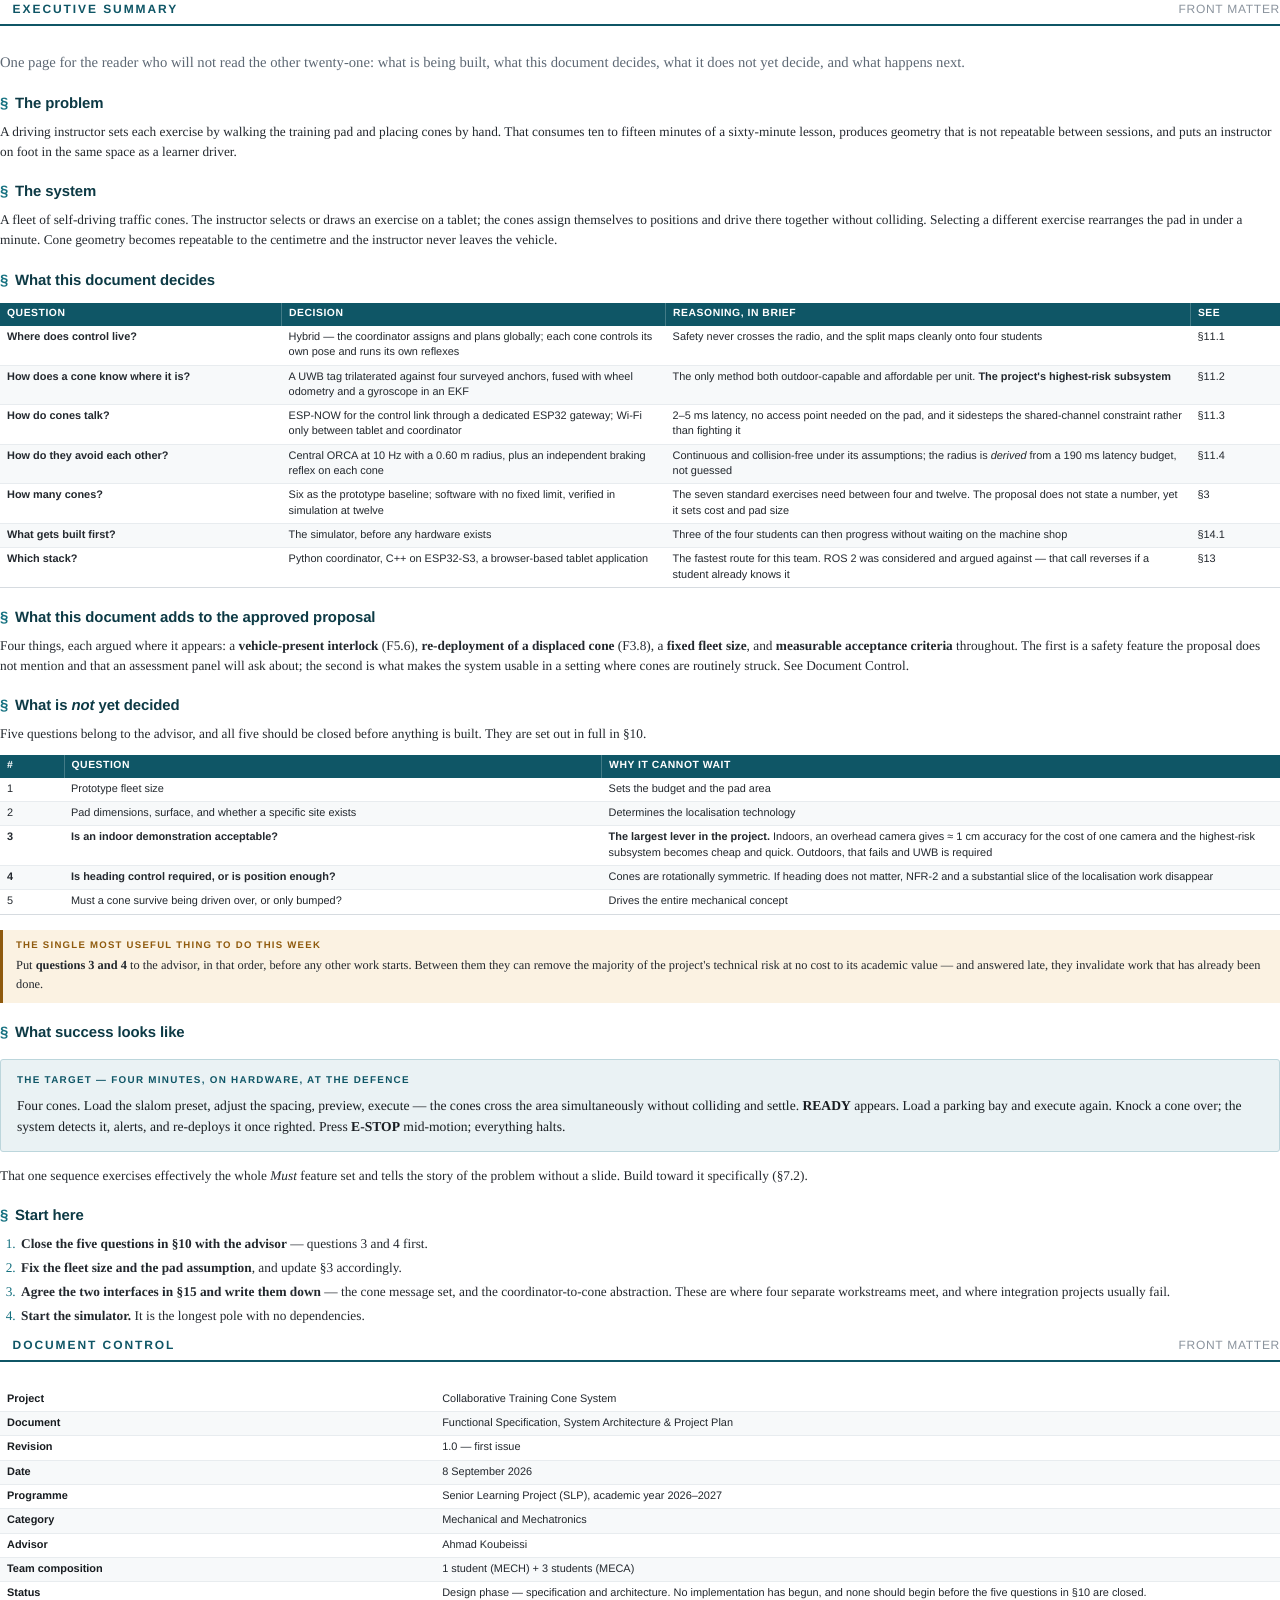
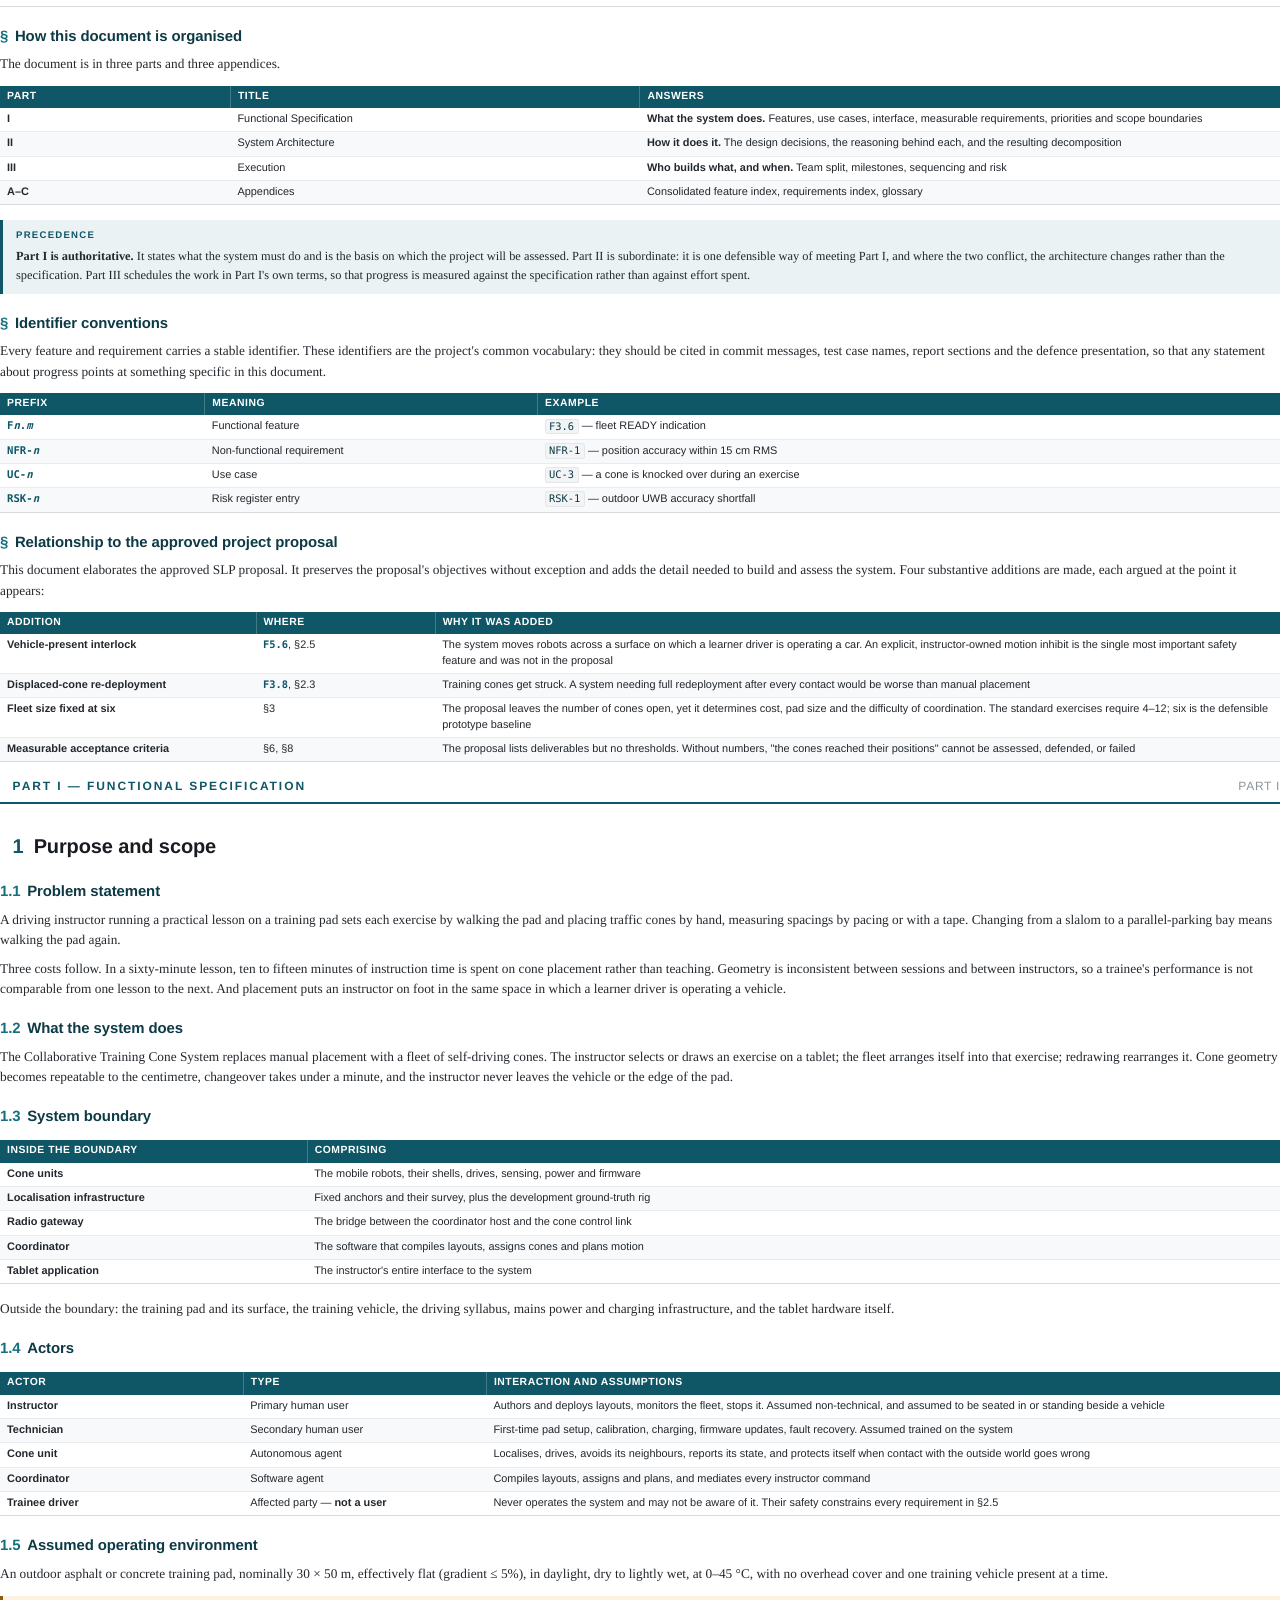
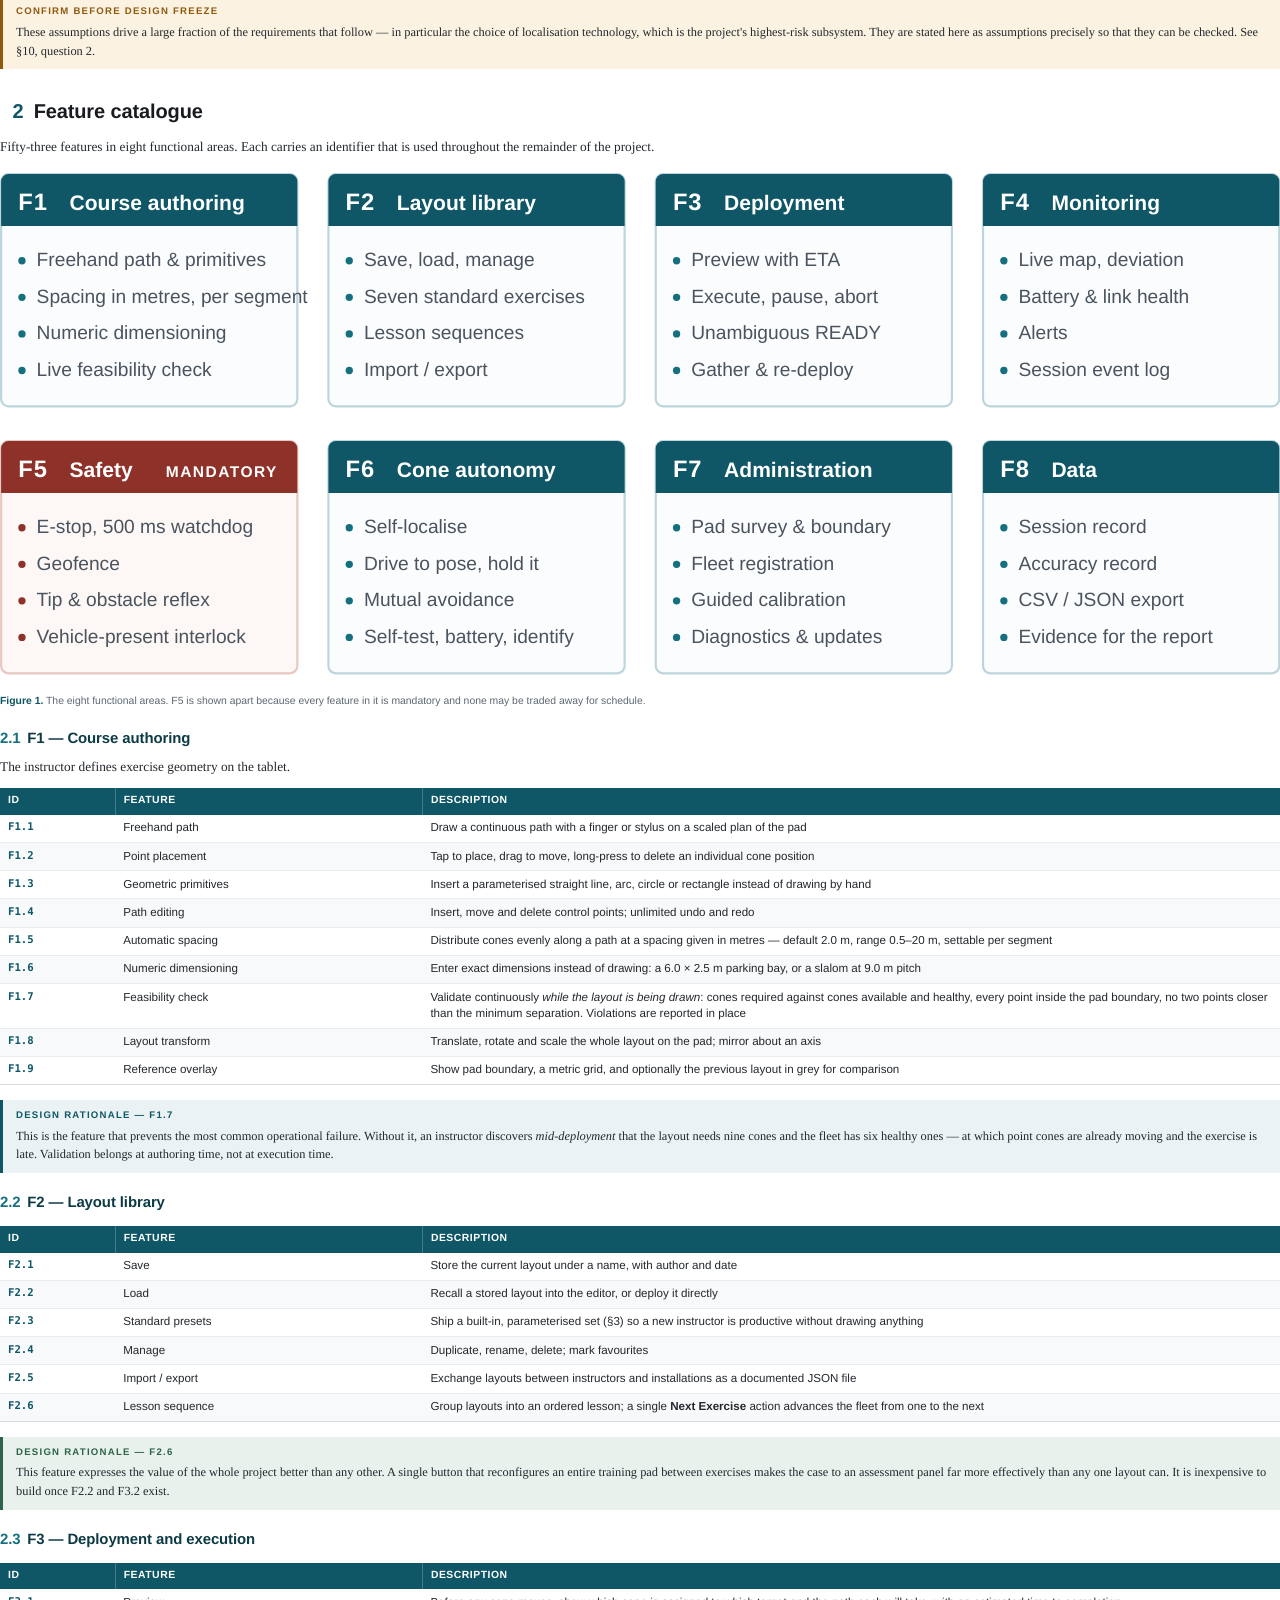
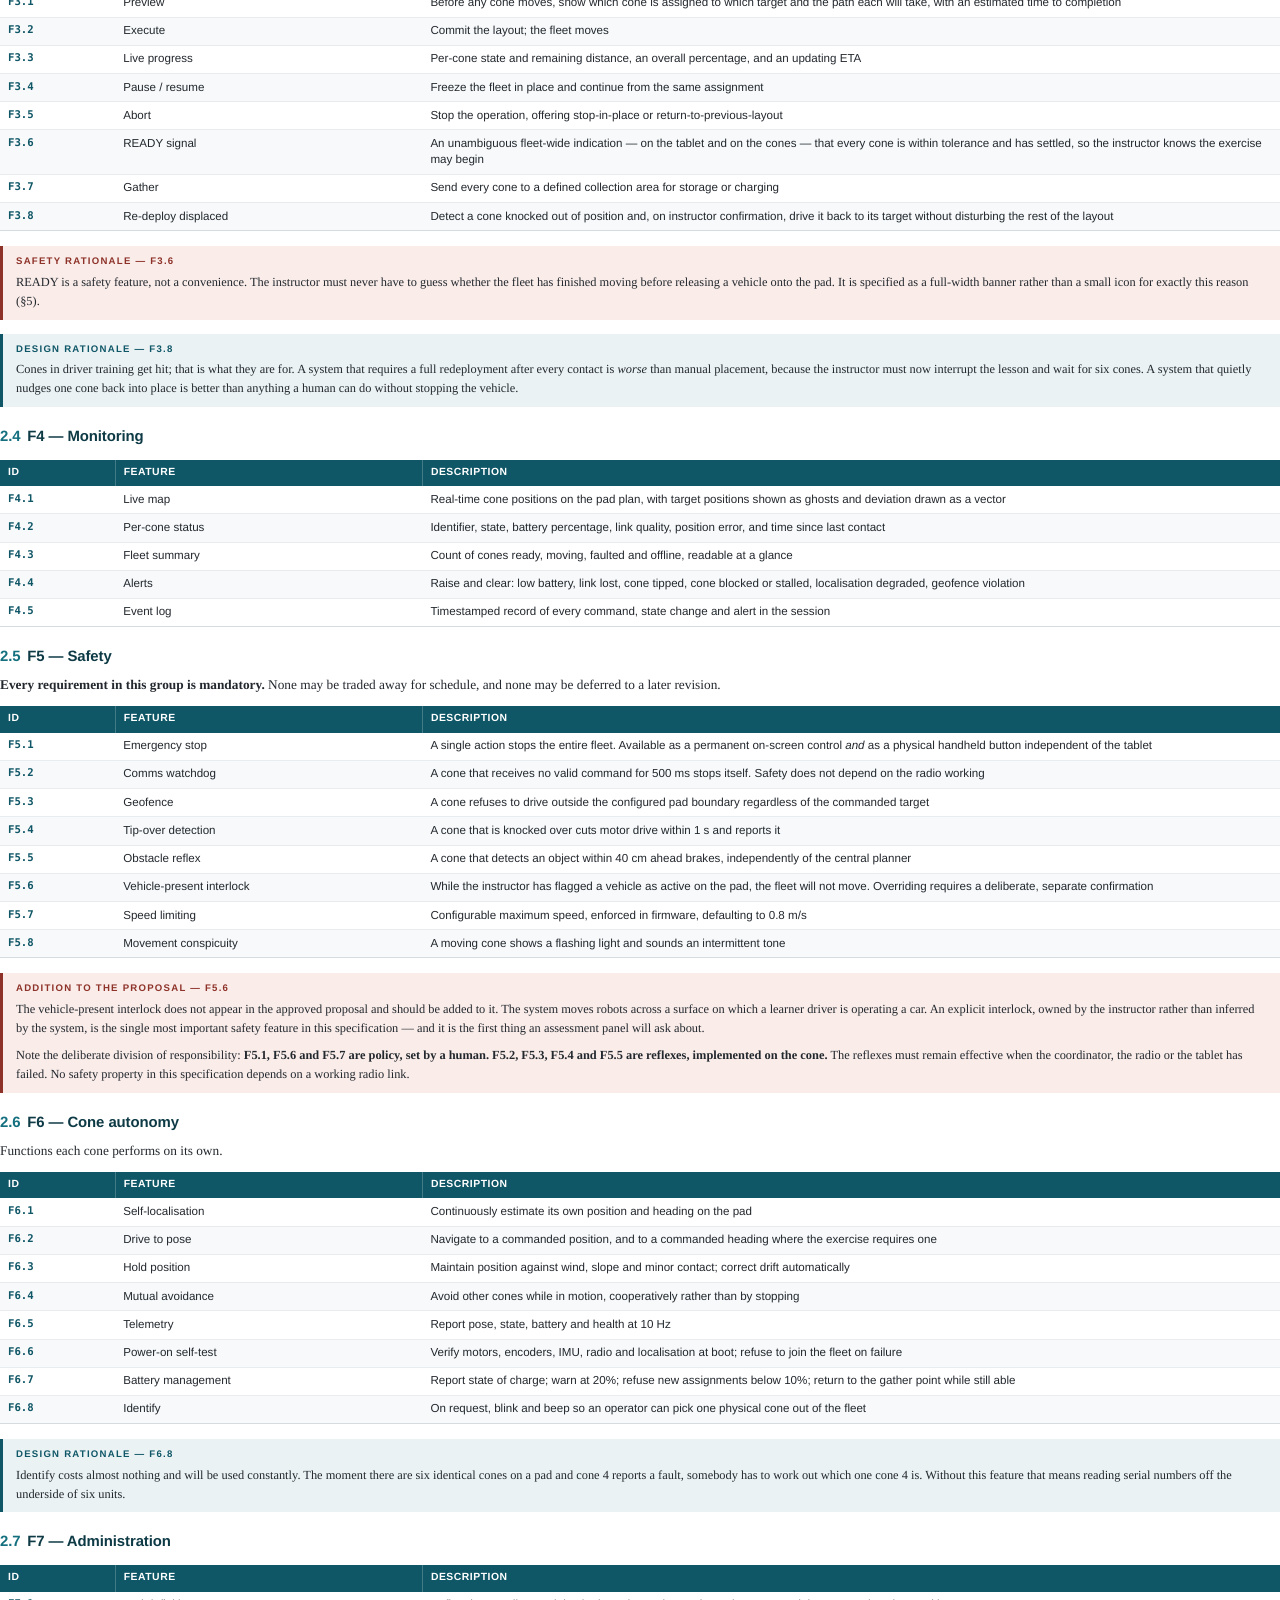
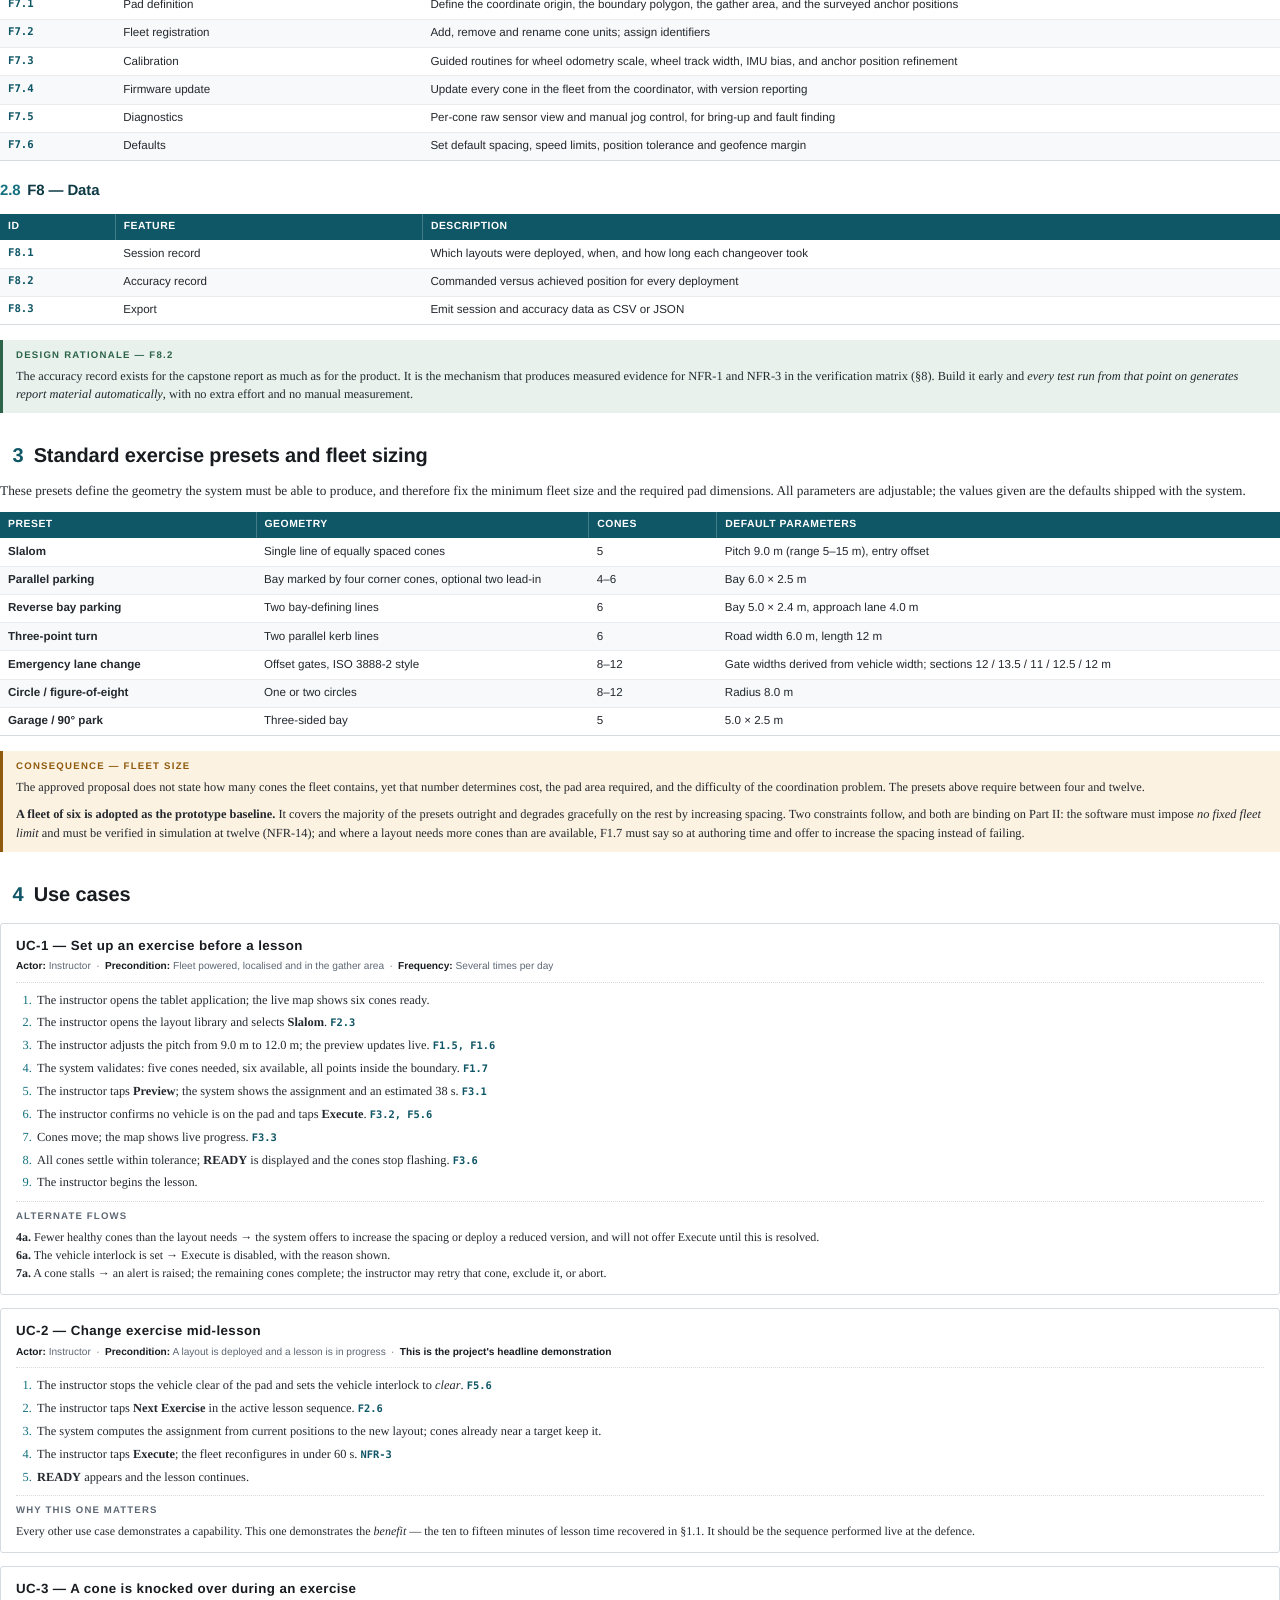
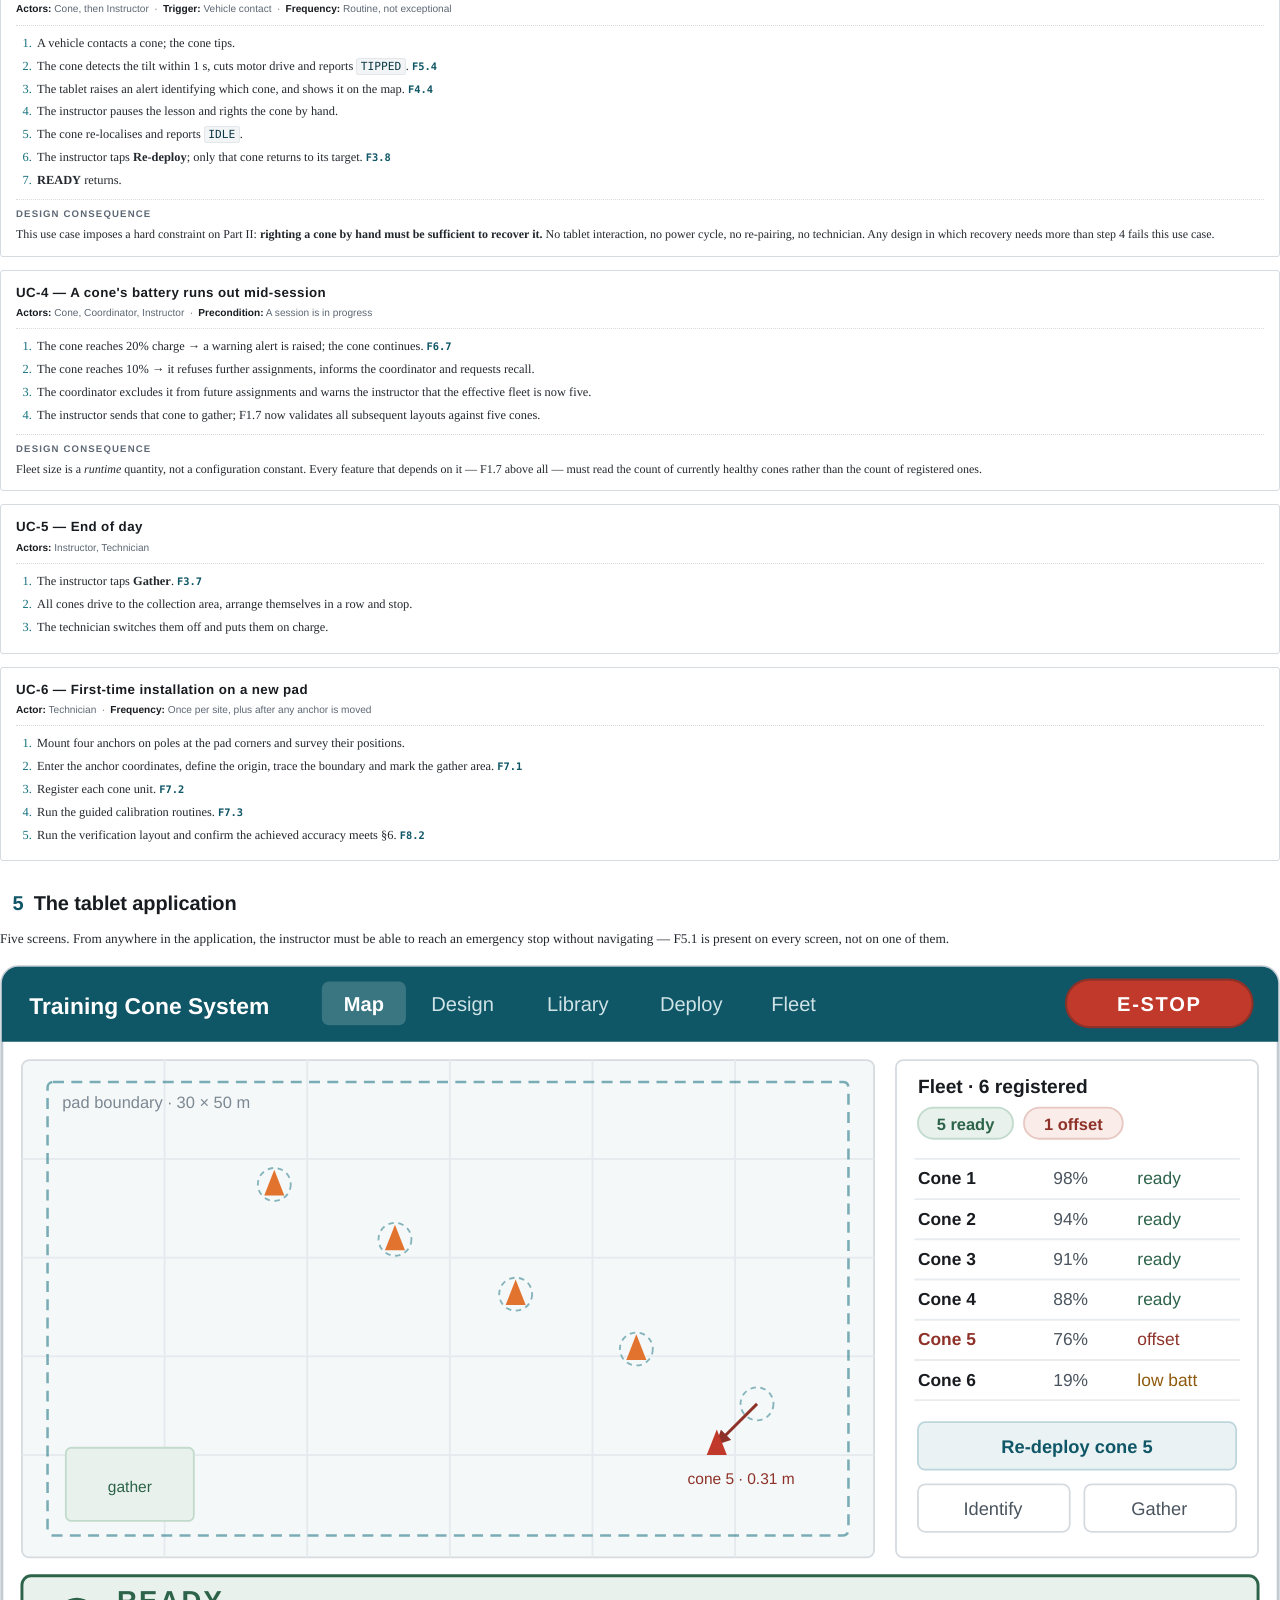
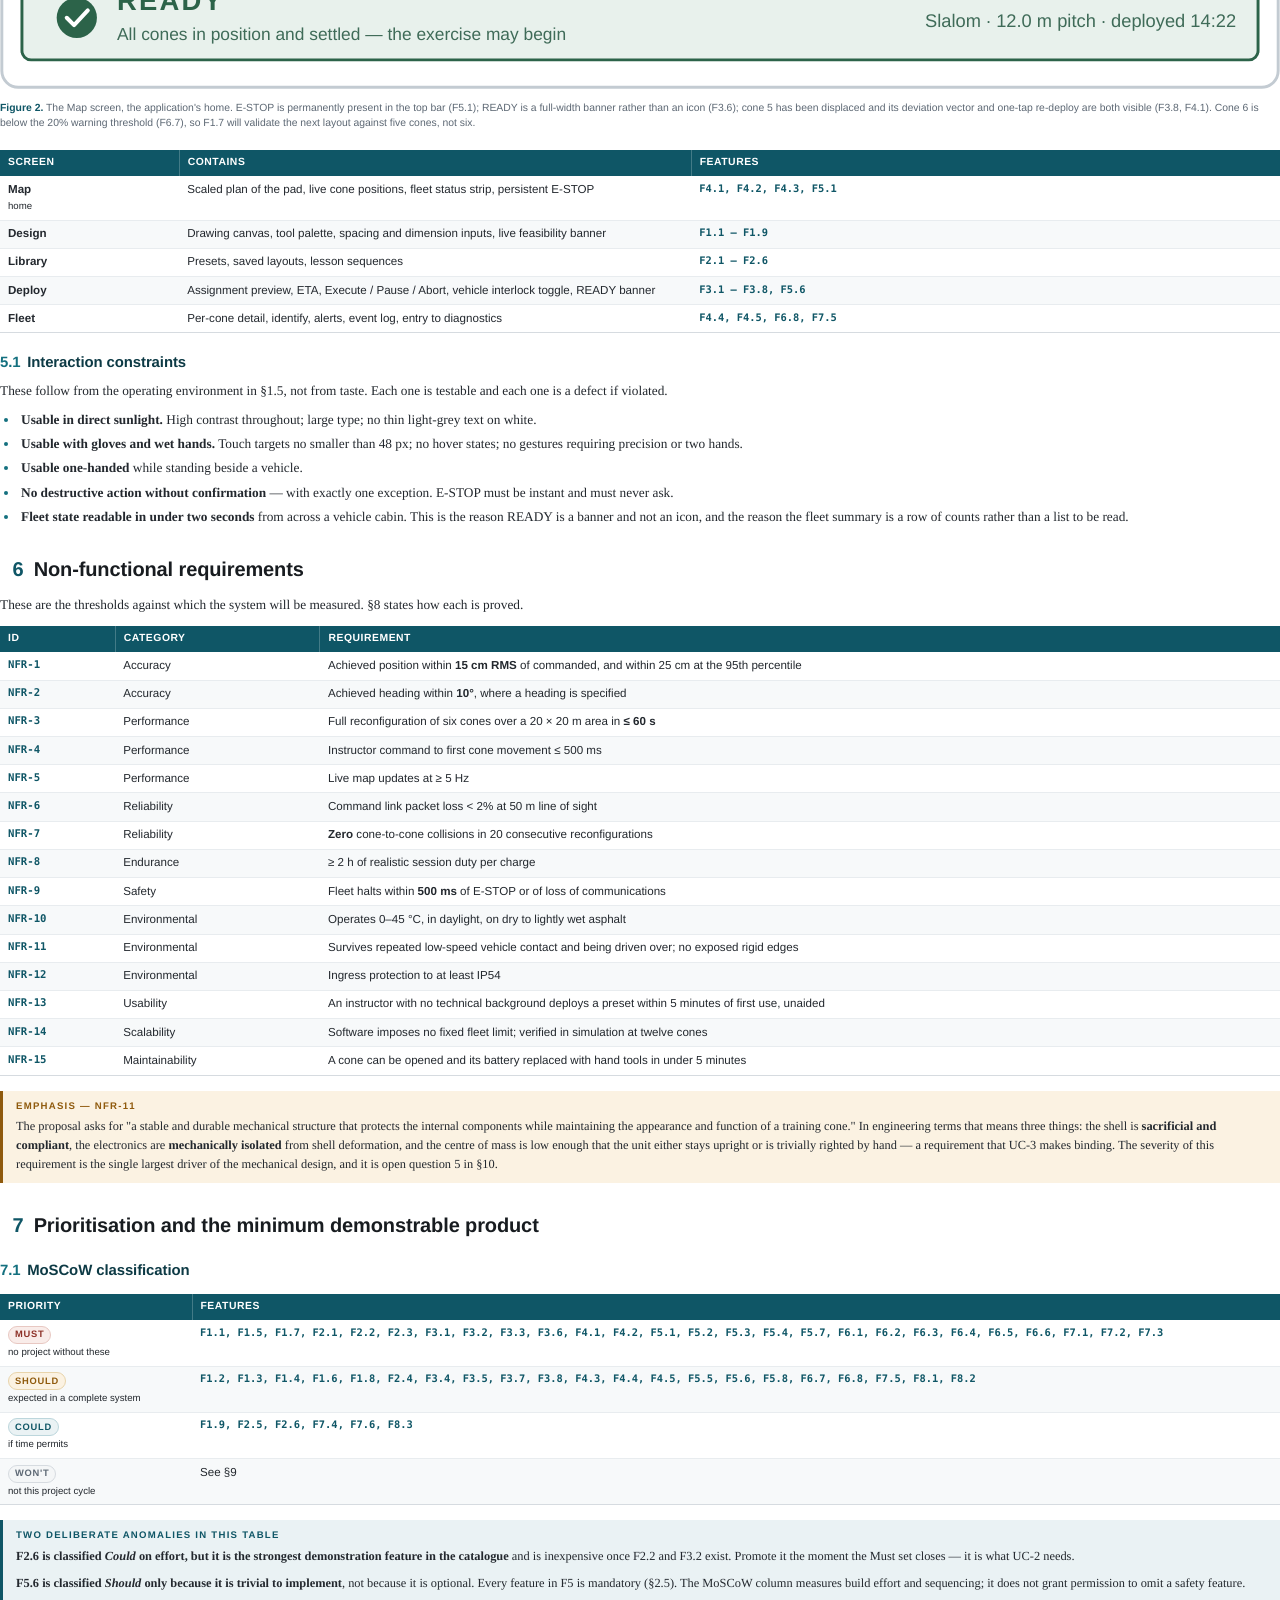
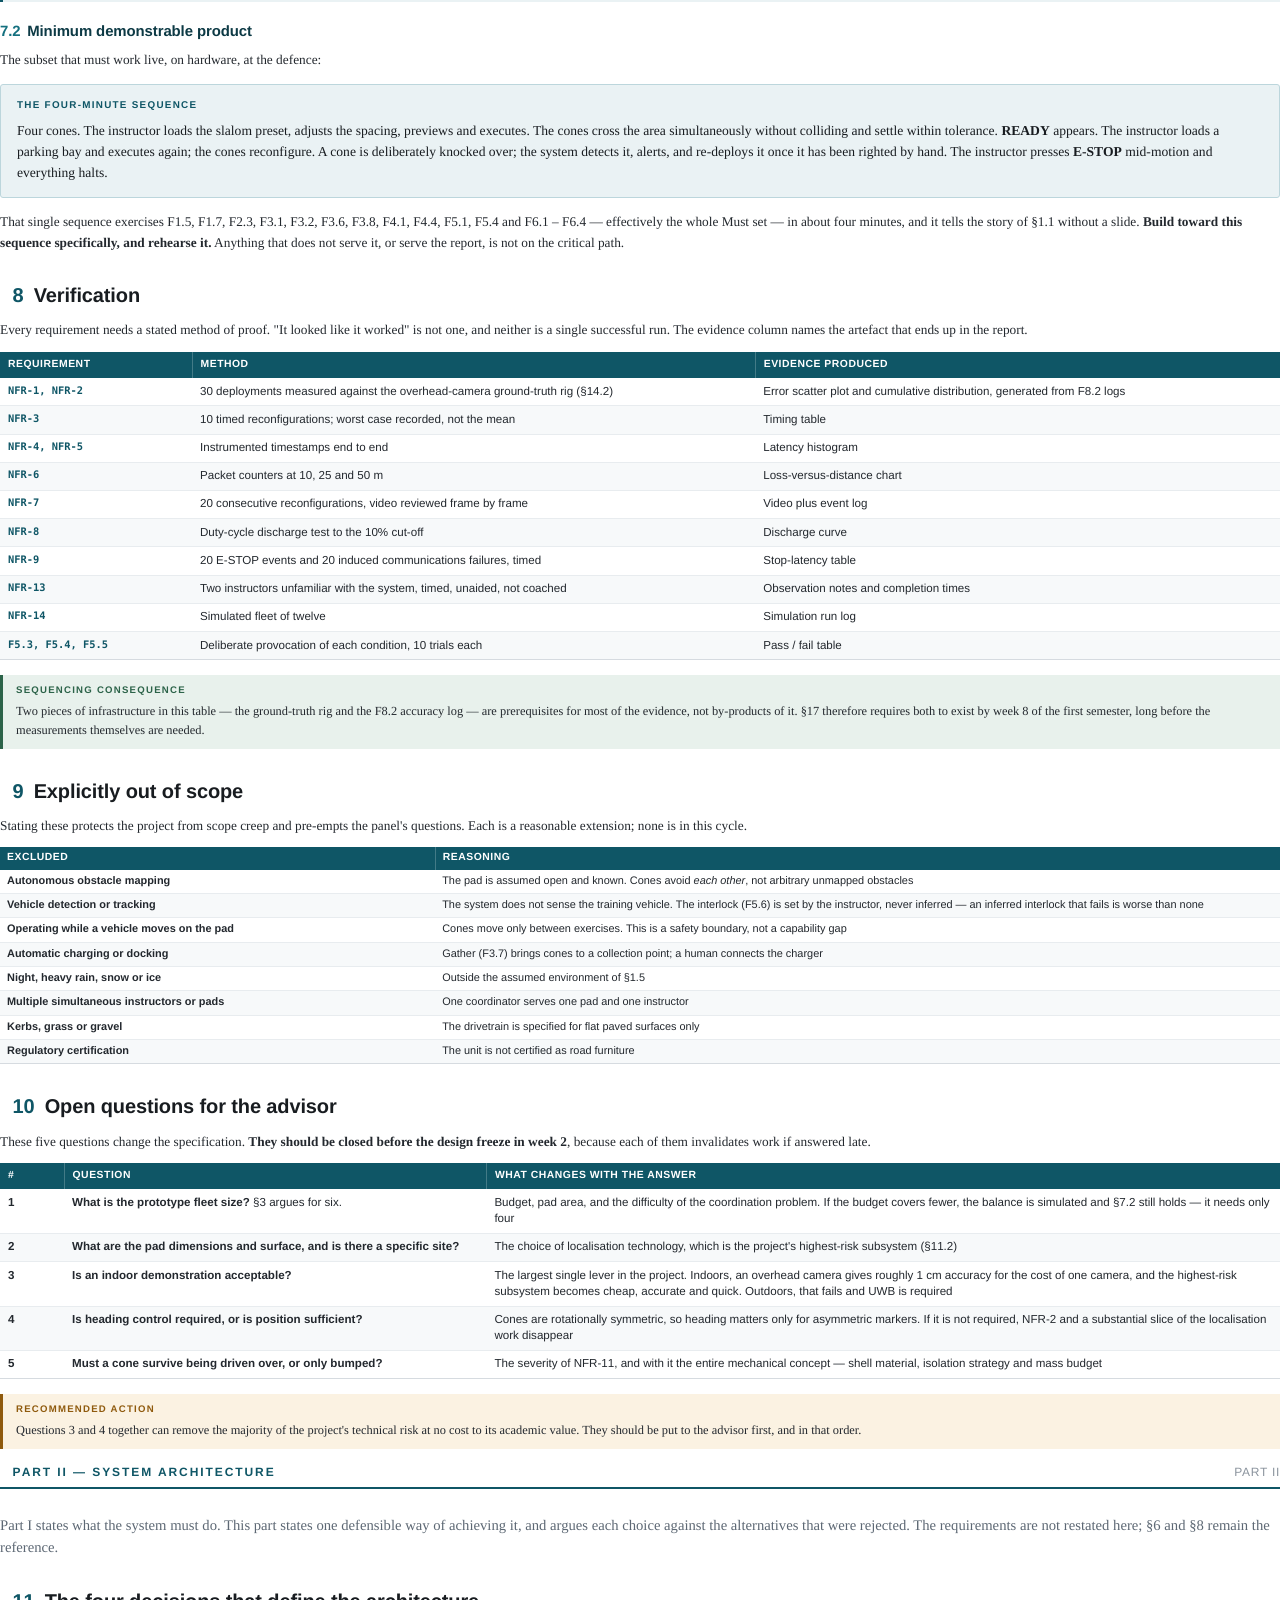
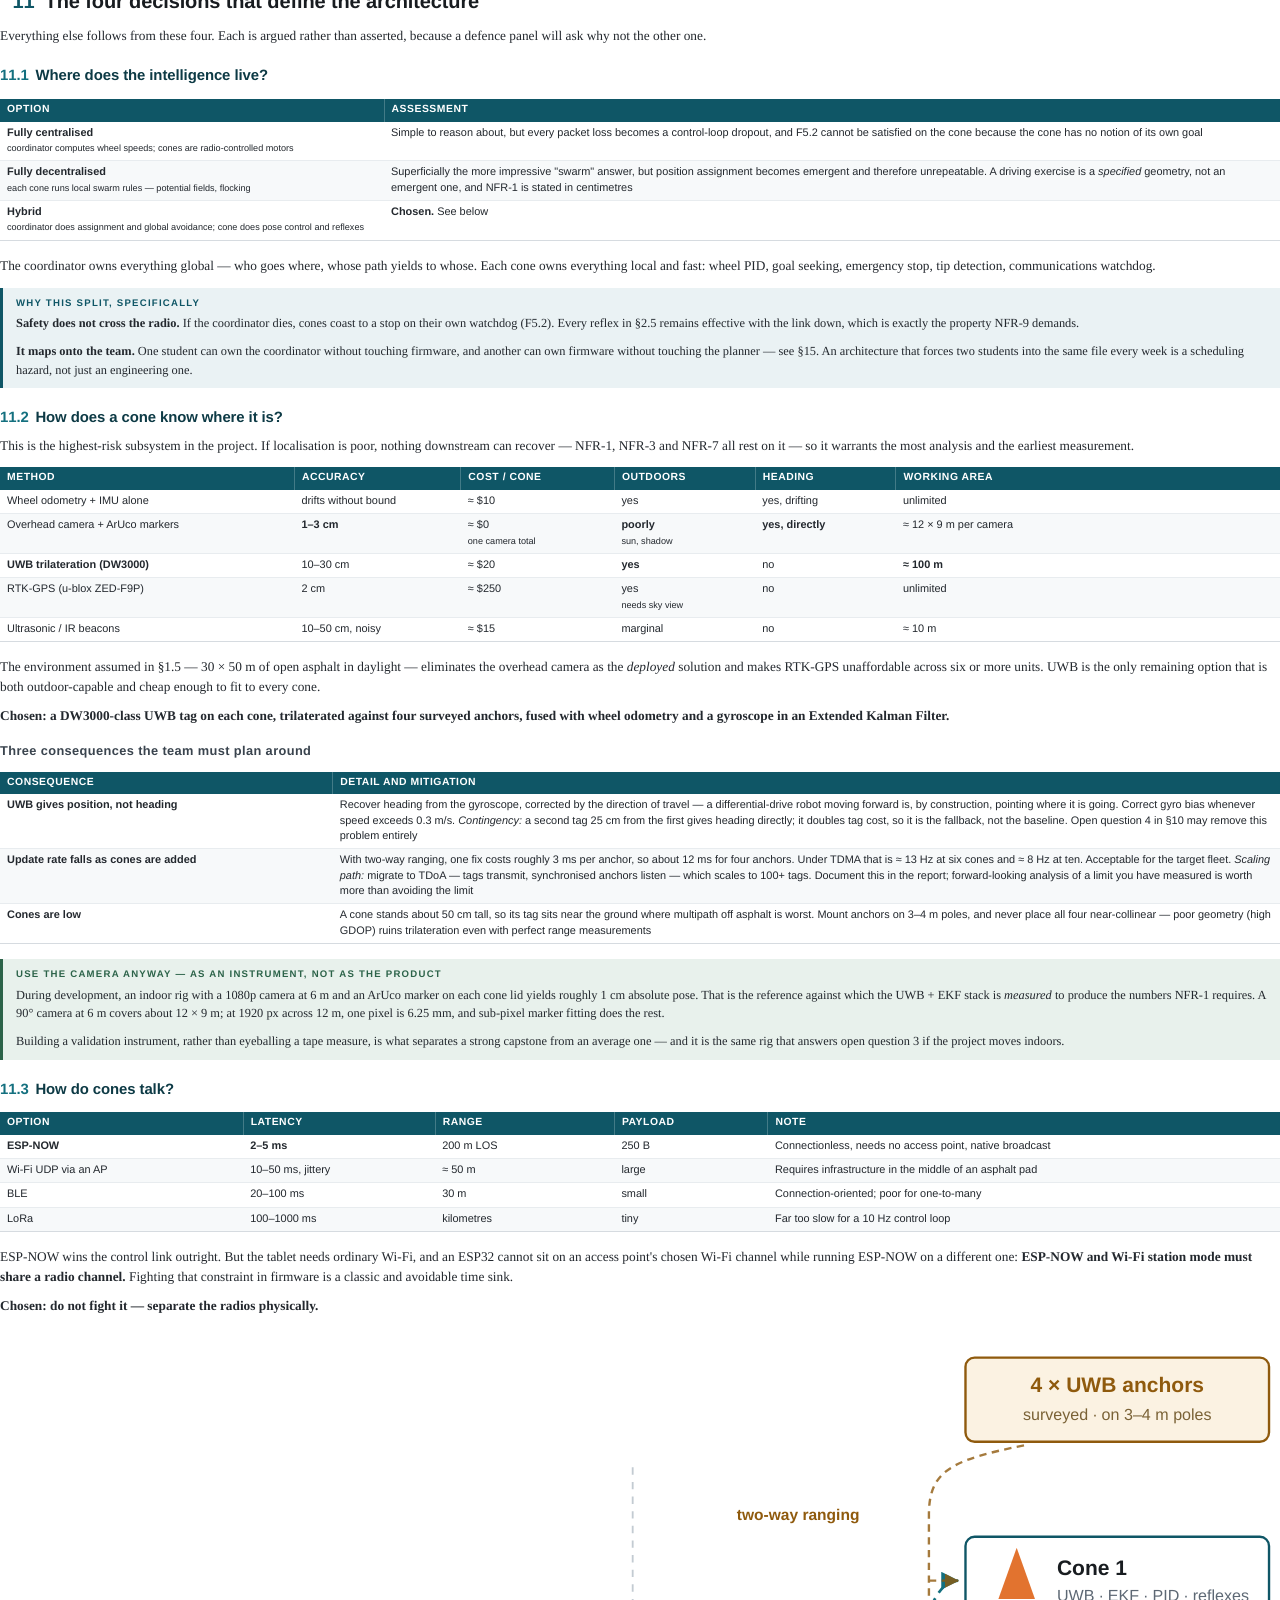
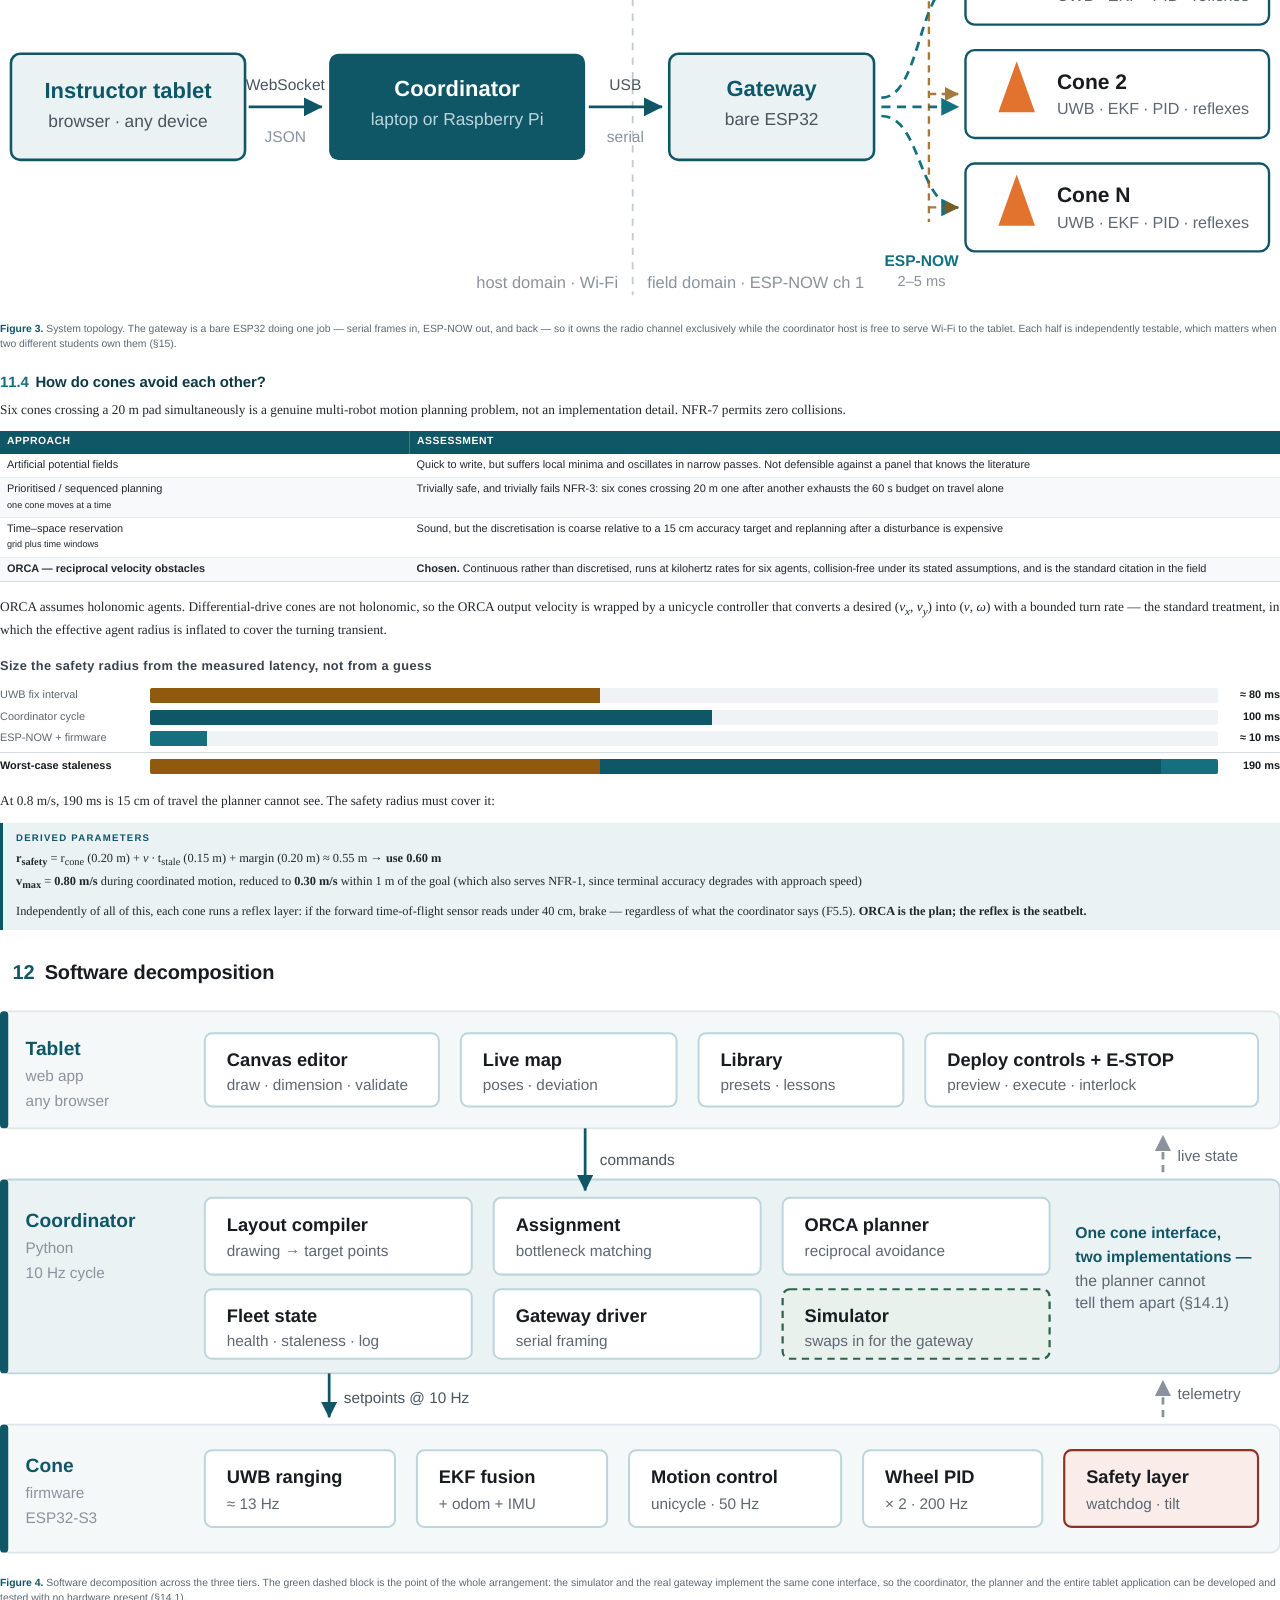
==== commit b6288576: "Add executive summary to the design specification Makes the PDF self-contained for a reader who will" ====
--- a/slp-cone-system/pdf/body.html
+++ b/slp-cone-system/pdf/body.html
@@ -3,6 +3,83 @@
 <link rel="stylesheet" href="style.css">
 <style>.tocmk{font-size:3px;color:#fff;letter-spacing:0;font-family:monospace}</style>
 </head><body>
+
+<!-- ============ EXECUTIVE SUMMARY ============ -->
+<h1 class="part"><span class="tocmk">QQ000QQ</span>Executive Summary<span class="pt">Front matter</span></h1>
+
+<p class="lead">One page for the reader who will not read the other twenty-one: what is
+being built, what this document decides, what it does not yet decide, and what happens
+next.</p>
+
+<h3><span class="n">§</span>The problem</h3>
+<p>A driving instructor sets each exercise by walking the training pad and placing cones by
+hand. That consumes ten to fifteen minutes of a sixty-minute lesson, produces geometry that
+is not repeatable between sessions, and puts an instructor on foot in the same space as a
+learner driver.</p>
+
+<h3><span class="n">§</span>The system</h3>
+<p>A fleet of self-driving traffic cones. The instructor selects or draws an exercise on a
+tablet; the cones assign themselves to positions and drive there together without colliding.
+Selecting a different exercise rearranges the pad in under a minute. Cone geometry becomes
+repeatable to the centimetre and the instructor never leaves the vehicle.</p>
+
+<h3><span class="n">§</span>What this document decides</h3>
+<table class="compact">
+<thead><tr><th style="width:22%">Question</th><th style="width:30%">Decision</th><th>Reasoning, in brief</th><th style="width:7%">See</th></tr></thead>
+<tbody>
+<tr><td><b>Where does control live?</b></td><td>Hybrid — the coordinator assigns and plans globally; each cone controls its own pose and runs its own reflexes</td><td>Safety never crosses the radio, and the split maps cleanly onto four students</td><td>§11.1</td></tr>
+<tr><td><b>How does a cone know where it is?</b></td><td>A UWB tag trilaterated against four surveyed anchors, fused with wheel odometry and a gyroscope in an EKF</td><td>The only method both outdoor-capable and affordable per unit. <b>The project's highest-risk subsystem</b></td><td>§11.2</td></tr>
+<tr><td><b>How do cones talk?</b></td><td>ESP-NOW for the control link through a dedicated ESP32 gateway; Wi-Fi only between tablet and coordinator</td><td>2–5 ms latency, no access point needed on the pad, and it sidesteps the shared-channel constraint rather than fighting it</td><td>§11.3</td></tr>
+<tr><td><b>How do they avoid each other?</b></td><td>Central ORCA at 10 Hz with a 0.60 m radius, plus an independent braking reflex on each cone</td><td>Continuous and collision-free under its assumptions; the radius is <i>derived</i> from a 190 ms latency budget, not guessed</td><td>§11.4</td></tr>
+<tr><td><b>How many cones?</b></td><td>Six as the prototype baseline; software with no fixed limit, verified in simulation at twelve</td><td>The seven standard exercises need between four and twelve. The proposal does not state a number, yet it sets cost and pad size</td><td>§3</td></tr>
+<tr><td><b>What gets built first?</b></td><td>The simulator, before any hardware exists</td><td>Three of the four students can then progress without waiting on the machine shop</td><td>§14.1</td></tr>
+<tr><td><b>Which stack?</b></td><td>Python coordinator, C++ on ESP32-S3, a browser-based tablet application</td><td>The fastest route for this team. ROS 2 was considered and argued against — that call reverses if a student already knows it</td><td>§13</td></tr>
+</tbody></table>
+
+<h3><span class="n">§</span>What this document adds to the approved proposal</h3>
+<p>Four things, each argued where it appears: a <b>vehicle-present interlock</b> (F5.6),
+<b>re-deployment of a displaced cone</b> (F3.8), a <b>fixed fleet size</b>, and
+<b>measurable acceptance criteria</b> throughout. The first is a safety feature the proposal
+does not mention and that an assessment panel will ask about; the second is what makes the
+system usable in a setting where cones are routinely struck. See Document Control.</p>
+
+<h3><span class="n">§</span>What is <i>not</i> yet decided</h3>
+<p>Five questions belong to the advisor, and all five should be closed before anything is
+built. They are set out in full in §10.</p>
+<table class="compact">
+<thead><tr><th style="width:5%">#</th><th style="width:42%">Question</th><th>Why it cannot wait</th></tr></thead>
+<tbody>
+<tr><td>1</td><td>Prototype fleet size</td><td>Sets the budget and the pad area</td></tr>
+<tr><td>2</td><td>Pad dimensions, surface, and whether a specific site exists</td><td>Determines the localisation technology</td></tr>
+<tr><td><b>3</b></td><td><b>Is an indoor demonstration acceptable?</b></td><td><b>The largest lever in the project.</b> Indoors, an overhead camera gives ≈ 1 cm accuracy for the cost of one camera and the highest-risk subsystem becomes cheap and quick. Outdoors, that fails and UWB is required</td></tr>
+<tr><td><b>4</b></td><td><b>Is heading control required, or is position enough?</b></td><td>Cones are rotationally symmetric. If heading does not matter, NFR-2 and a substantial slice of the localisation work disappear</td></tr>
+<tr><td>5</td><td>Must a cone survive being driven over, or only bumped?</td><td>Drives the entire mechanical concept</td></tr>
+</tbody></table>
+<div class="note warn">
+<span class="lbl">The single most useful thing to do this week</span>
+<p>Put <b>questions 3 and 4</b> to the advisor, in that order, before any other work starts.
+Between them they can remove the majority of the project's technical risk at no cost to its
+academic value — and answered late, they invalidate work that has already been done.</p>
+</div>
+
+<h3><span class="n">§</span>What success looks like</h3>
+<div class="demo">
+<span class="lbl">The target — four minutes, on hardware, at the defence</span>
+<p>Four cones. Load the slalom preset, adjust the spacing, preview, execute — the cones
+cross the area simultaneously without colliding and settle. <b>READY</b> appears. Load a
+parking bay and execute again. Knock a cone over; the system detects it, alerts, and
+re-deploys it once righted. Press <b>E-STOP</b> mid-motion; everything halts.</p>
+</div>
+<p>That one sequence exercises effectively the whole <i>Must</i> feature set and tells the
+story of the problem without a slide. Build toward it specifically (§7.2).</p>
+
+<h3><span class="n">§</span>Start here</h3>
+<ol>
+<li><b>Close the five questions in §10 with the advisor</b> — questions 3 and 4 first.</li>
+<li><b>Fix the fleet size and the pad assumption</b>, and update §3 accordingly.</li>
+<li><b>Agree the two interfaces in §15 and write them down</b> — the cone message set, and the coordinator-to-cone abstraction. These are where four separate workstreams meet, and where integration projects usually fail.</li>
+<li><b>Start the simulator.</b> It is the longest pole with no dependencies.</li>
+</ol>
 
 <!-- ============ DOCUMENT CONTROL ============ -->
 <h1 class="part"><span class="tocmk">QQ001QQ</span>Document Control<span class="pt">Front matter</span></h1>
@@ -17,7 +94,7 @@
 <tr><td style="font-weight:700;color:#181c20">Category</td><td>Mechanical and Mechatronics</td></tr>
 <tr><td style="font-weight:700;color:#181c20">Advisor</td><td>Ahmad Koubeissi</td></tr>
 <tr><td style="font-weight:700;color:#181c20">Team composition</td><td>1 student (MECH) + 3 students (MECA)</td></tr>
-<tr><td style="font-weight:700;color:#181c20">Status</td><td>Design phase — specification and architecture. No implementation has begun.</td></tr>
+<tr><td style="font-weight:700;color:#181c20">Status</td><td>Design phase — specification and architecture. No implementation has begun, and none should begin before the five questions in §10 are closed.</td></tr>
 </tbody></table>
 
 <h3><span class="n">§</span>How this document is organised</h3>
